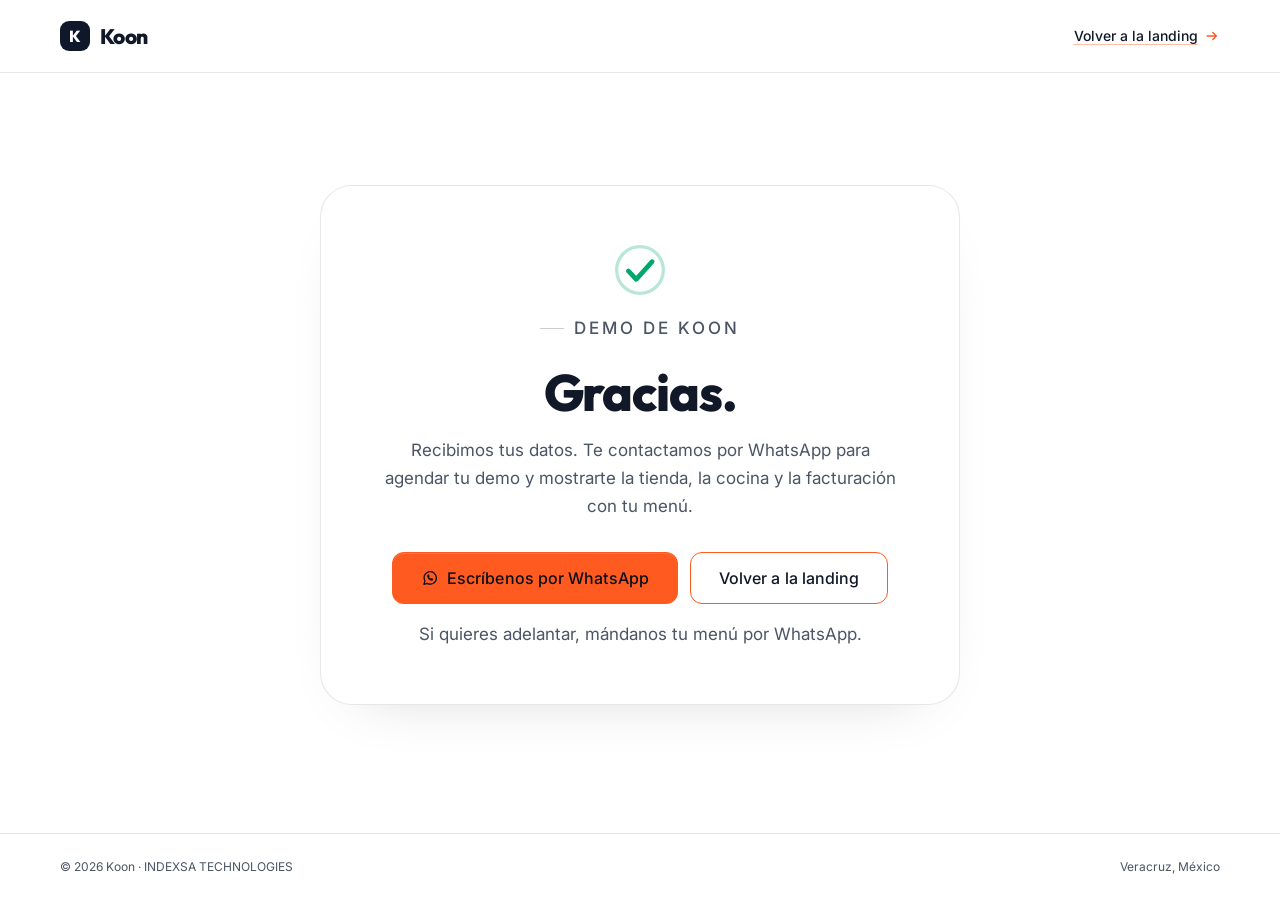
==== gracias.html @ 495dec38 "Fase 4: impacto visual, bloques de color y microinteracciones" ====
<!DOCTYPE html>
<html lang="es-MX">
<head>
  <meta charset="utf-8">
  <meta name="viewport" content="width=device-width, initial-scale=1">
  <title>Gracias · Koon</title>
  <meta name="description" content="Recibimos tu solicitud de demo de Koon. Te contactamos por WhatsApp.">
  <meta name="robots" content="noindex">
  <meta name="theme-color" content="#FFFFFF">
  <link rel="icon" href="data:image/svg+xml,%3Csvg xmlns='http://www.w3.org/2000/svg' viewBox='0 0 64 64'%3E%3Crect width='64' height='64' rx='14' fill='%230F172A'/%3E%3Ctext x='32' y='46' font-family='Arial,Helvetica,sans-serif' font-size='38' font-weight='700' fill='%23FFFFFF' text-anchor='middle'%3EK%3C/text%3E%3C/svg%3E">

  <link rel="preconnect" href="https://fonts.googleapis.com">
  <link rel="preconnect" href="https://fonts.gstatic.com" crossorigin>
  <link href="https://fonts.googleapis.com/css2?family=Inter:wght@400;500&family=Outfit:wght@700;800&display=swap" rel="stylesheet">
  <link rel="stylesheet" href="styles.css">
</head>
<body class="page-sub">
  <a class="skip-link" href="#contenido">Saltar al contenido</a>

  <header class="simple-header">
    <div class="wrap simple-header__inner">
      <a class="logo" href="index.html" aria-label="Koon, volver al inicio">
        <span class="logo__mark" aria-hidden="true">K</span>
        <span class="logo__name">Koon</span>
      </a>
      <a class="back-link" href="index.html">
        Volver a la landing
        <svg viewBox="0 0 20 20" fill="none" aria-hidden="true">
          <path d="M4 10h11M11 5.5 15.5 10 11 14.5" stroke="currentColor" stroke-width="1.8" stroke-linecap="round" stroke-linejoin="round"/>
        </svg>
      </a>
    </div>
  </header>

  <main id="contenido">
    <section class="thanks" aria-labelledby="thanks-title">
      <div class="wrap">
        <div class="thanks__card">
          <svg class="thanks__icon" viewBox="0 0 24 24" fill="none" aria-hidden="true">
            <circle cx="12" cy="12" r="10" stroke="currentColor" stroke-width="1.4" opacity="0.28"/>
            <path d="M7 12.4 10.4 16 17.2 8.4" stroke="currentColor" stroke-width="2" stroke-linecap="round" stroke-linejoin="round"/>
          </svg>

          <p class="eyebrow">Demo de Koon</p>
          <h1 id="thanks-title">Gracias.</h1>
          <p>Recibimos tus datos. Te contactamos por WhatsApp para agendar tu demo y mostrarte la tienda, la cocina y la facturación con tu menú.</p>

          <div class="thanks__actions">
            <a class="btn btn--primary" data-wa href="index.html#agenda-tu-demo">
              <svg class="btn__wa" viewBox="0 0 24 24" aria-hidden="true">
                <path d="M20.1 11.6a8.1 8.1 0 0 1-12 7.1L3.8 20l1.3-4.2a8.1 8.1 0 1 1 15-4.2Z" fill="none" stroke="currentColor" stroke-width="1.7" stroke-linejoin="round"/>
                <path d="M8.7 7.6c.2-.4.5-.4.8-.4h.5c.2 0 .4.1.5.4l.7 1.6c.1.2 0 .4-.1.5l-.5.6c-.1.1-.2.3 0 .5.4.7 1 1.3 1.7 1.7.2.1.4.1.5 0l.6-.5c.2-.2.4-.2.5-.1l1.6.7c.2.1.4.3.4.5v.5c0 .4-.2.8-.4 1-.4.4-1 .7-1.7.6-1.3-.1-2.7-.8-3.8-1.9-1.1-1.1-1.8-2.5-1.9-3.8 0-.6.2-1.2.6-1.6Z" fill="currentColor"/>
              </svg>
              <span>Escríbenos por WhatsApp</span>
            </a>
            <a class="btn btn--outline" href="index.html">Volver a la landing</a>
          </div>

          <p class="thanks__note">Si quieres adelantar, mándanos tu menú por WhatsApp.</p>
        </div>
      </div>
    </section>
  </main>

  <footer class="subfooter">
    <div class="wrap subfooter__inner">
      <p>© <span data-year>2026</span> Koon · INDEXSA TECHNOLOGIES</p>
      <p>Veracruz, México</p>
    </div>
  </footer>

  <script src="script.js" defer></script>
</body>
</html>
---- styles.css ----
/* ==========================================================================
   KOON · Landing B2B
   --------------------------------------------------------------------------
   01. Tokens
   02. Reset
   03. Base tipográfica
   04. Utilidades y accesibilidad
   05. Botones
   06. Barra fija
   07. Hero
   08. Dispositivos (celular + pantalla de cocina)
   09. Sellos
   10. Responsive
   ========================================================================== */


/* ==========================================================================
   01. TOKENS
   ========================================================================== */
:root {
  /* Color */
  --blanco-puro: #FFFFFF;
  --gris-fondo-suave: #F8F9FA;
  --negro-texto: #111827;
  --gris-texto: #4B5563;
  --naranja-acento: #FF5A1F;
  --naranja-hover: #E04812;
  --verde-acento: #00A86B;
  --azul-profundo: #0F172A;

  /* Derivados */
  --naranja-soft: rgba(255, 90, 31, 0.08);
  --naranja-pastel: #FFF0E8;
  --verde-pastel: #E6F7EF;
  --azul-pastel: #EAF1FB;
  --amarillo-pastel: #FFF7DF;
  --naranja-halo: #FFE7DB;
  --verde-halo: #DFF4E9;
  --azul-medio: #16243C;
  --gris-panel: #1B2433;
  --crema-precio: #FFF7F2;
  --tinta-cta: #0B0F19;
  --blanco: #FFFFFF;

  /* Líneas y superficies */
  --hairline: rgba(17, 24, 39, 0.10);
  --hairline-fuerte: rgba(17, 24, 39, 0.22);
  --linea-oscura: rgba(255, 255, 255, 0.14);
  --superficie-pantalla: #FFFFFF;
  --captura-fondo: rgba(248, 249, 250, 0.60);
  --captura-borde: rgba(17, 24, 39, 0.18);
  --superficie-oscura: #111B2E;
  --header-bg: rgba(255, 255, 255, 0.92);
  --header-bg-scrolled: rgba(255, 255, 255, 0.98);

  /* Dispositivos (marcos dibujados en CSS) */
  --bezel: #0B1220;
  --bezel-alto: #111B2E;
  --pantalla-calida: #F8F9FA;
  --boton-telefono: #1F2937;
  --punto-trama: rgba(17, 24, 39, 0.14);

  /* Tipografía */
  --font-display: 'Outfit', 'Segoe UI', system-ui, sans-serif;
  --font-texto: 'Inter', 'Segoe UI', system-ui, -apple-system, sans-serif;
  --fs-base: 1rem;
  --fs-eyebrow: 0.6875rem;
  --fs-nota: 0.8125rem;
  --lh-base: 1.6;

  /* Medidas */
  --wrap: 72.5rem;            /* 1160px */
  --gutter: 1.5rem;           /* 24px */
  --header-h: 4rem;           /* 64px */
  --radio-sm: 0.375rem;
  --radio: 0.75rem;
  --radio-lg: 1rem;
  --radio-card: 1.25rem;
  --radio-full: 999px;
  --btn-h: 3.25rem;           /* 52px */
  --space-seccion: clamp(3rem, 7vw, 5.5rem);
  --section-y: clamp(4rem, 8vw, 7.5rem);

  /* Efectos */
  --ease: cubic-bezier(0.22, 0.61, 0.36, 1);
  --transicion: 180ms var(--ease);
  --sombra-suave: 0 30px 60px -32px rgba(0, 0, 0, 0.25);
  --sombra-telefono: 0 30px 50px -22px rgba(0, 0, 0, 0.30);
  --sombra-card: 0 24px 60px -44px rgba(0, 0, 0, 0.25);

  /* Capas */
  --z-header: 50;
  --z-wa: 40;
  --z-skip: 100;
}


/* ==========================================================================
   02. RESET
   ========================================================================== */
*,
*::before,
*::after {
  box-sizing: border-box;
}

* {
  margin: 0;
}

html {
  scroll-behavior: smooth;
  scroll-padding-top: calc(var(--header-h) + 1.5rem);
  -webkit-text-size-adjust: 100%;
}

body {
  min-height: 100vh;
  background-color: var(--blanco-puro);
  color: var(--negro-texto);
  font-family: var(--font-texto);
  font-size: var(--fs-base);
  line-height: var(--lh-base);
  -webkit-font-smoothing: antialiased;
  -moz-osx-font-smoothing: grayscale;
  text-rendering: optimizeLegibility;
}

img,
svg,
video {
  display: block;
  max-width: 100%;
}

ul,
ol {
  padding: 0;
  list-style: none;
}

a {
  color: inherit;
  text-decoration: none;
}

button,
input,
textarea,
select {
  font: inherit;
  color: inherit;
}

button {
  cursor: pointer;
  border: 0;
  background: none;
}

::selection {
  background-color: var(--naranja-acento);
  color: var(--tinta-cta);
}


/* ==========================================================================
   03. BASE TIPOGRÁFICA
   ========================================================================== */
h1,
h2,
h3 {
  font-family: var(--font-display);
  font-weight: 800;
  line-height: 1.05;
  letter-spacing: -0.025em;
  color: var(--negro-texto);
  text-wrap: balance;
}

p {
  text-wrap: pretty;
}


/* ==========================================================================
   04. UTILIDADES Y ACCESIBILIDAD
   ========================================================================== */
.wrap {
  width: min(100% - (var(--gutter) * 2), var(--wrap));
  margin-inline: auto;
}

/* Foco visible AA: contorno terracota de 2px */
:where(a, button, input, textarea, select, summary):focus-visible {
  outline: 2px solid var(--naranja-acento);
  outline-offset: 3px;
}

.skip-link {
  position: fixed;
  top: 0.75rem;
  left: 0.75rem;
  z-index: var(--z-skip);
  padding: 0.75rem 1.125rem;
  border-radius: var(--radio-sm);
  background-color: var(--azul-profundo);
  color: var(--blanco-puro);
  font-size: 0.9375rem;
  font-weight: 500;
  transform: translateY(-160%);
  transition: transform var(--transicion);
}

.skip-link:focus-visible {
  transform: translateY(0);
}


/* ==========================================================================
   05. BOTONES
   ========================================================================== */
.btn {
  display: inline-flex;
  align-items: center;
  justify-content: center;
  gap: 0.5rem;
  min-height: var(--btn-h);
  padding: 0 1.5rem;
  border: 1.5px solid transparent;
  border-radius: var(--radio);
  font-family: var(--font-texto);
  font-size: 1rem;
  font-weight: 500;
  line-height: 1;
  letter-spacing: 0.005em;
  white-space: nowrap;
  -webkit-tap-highlight-color: transparent;
  transition:
    background-color var(--transicion),
    border-color var(--transicion),
    color var(--transicion),
    transform var(--transicion),
    box-shadow var(--transicion);
}

.btn__arrow {
  width: 1.125rem;
  height: 1.125rem;
  flex: none;
  transition: transform var(--transicion);
}

/* CTA principal */
.btn--primary {
  background-color: var(--naranja-acento);
  color: var(--tinta-cta);
  box-shadow: 0 1px 0 rgba(255, 255, 255, 0.14) inset;
}

.btn--primary:hover {
  background-color: var(--naranja-hover);
  transform: translateY(-1px);
  box-shadow: 0 4px 14px rgba(255, 90, 31, 0.3);
}

.btn--primary:hover .btn__arrow {
  transform: translateX(3px);
}

.btn--primary:active {
  transform: translateY(0);
}

/* CTA secundario: contorno naranja, texto negro para contraste AA */
.btn--outline {
  border-color: var(--naranja-acento);
  background-color: transparent;
  color: var(--negro-texto);
}

.btn--outline:hover {
  border-color: var(--naranja-hover);
  background-color: var(--naranja-soft);
  color: var(--negro-texto);
}

/* Variante de la barra fija */
.btn--header {
  min-height: 2.875rem;
  padding: 0 1.125rem;
  border-radius: 0.625rem;
  font-size: 0.9375rem;
}


/* ==========================================================================
   06. BARRA FIJA
   ========================================================================== */
.site-header {
  position: sticky;
  top: 0;
  z-index: var(--z-header);
  background-color: var(--header-bg);
  border-bottom: 1px solid transparent;
  -webkit-backdrop-filter: blur(14px) saturate(140%);
  backdrop-filter: blur(14px) saturate(140%);
  transition:
    border-color 220ms var(--ease),
    background-color 220ms var(--ease),
    box-shadow 220ms var(--ease);
}

.site-header.is-scrolled {
  background-color: var(--header-bg-scrolled);
  border-bottom-color: var(--hairline);
  box-shadow: 0 12px 30px -24px rgba(17, 24, 39, 0.45);
}

.site-header__inner {
  display: grid;
  grid-template-columns: 1fr auto;
  align-items: center;
  gap: 1rem;
  height: var(--header-h);
}

/* Logo */
.logo {
  display: inline-flex;
  align-items: center;
  justify-self: start;
  gap: 0.625rem;
  min-height: 2.75rem;
  border-radius: var(--radio-sm);
}

.logo__mark {
  display: grid;
  place-items: center;
  width: 1.875rem;
  height: 1.875rem;
  border-radius: 0.5625rem;
  background-color: var(--azul-profundo);
  color: var(--blanco-puro);
  font-family: var(--font-display);
  font-size: 1rem;
  font-weight: 800;
  line-height: 1;
  letter-spacing: -0.02em;
}

.logo__name {
  font-family: var(--font-display);
  font-size: 1.3125rem;
  font-weight: 800;
  line-height: 1;
  letter-spacing: -0.03em;
  color: var(--negro-texto);
}

.logo__sep {
  display: none;
  width: 1px;
  height: 1rem;
  margin-inline: 0.125rem;
  background-color: var(--hairline-fuerte);
}

.logo__maker {
  display: none;
  font-size: 0.625rem;
  font-weight: 500;
  line-height: 1;
  letter-spacing: 0.18em;
  color: var(--gris-texto);
}

/* Navegación central */
.nav {
  display: none;
}

.nav__list {
  display: flex;
  align-items: center;
  gap: clamp(0.25rem, 1.5vw, 0.875rem);
}

.nav__link {
  position: relative;
  display: inline-block;
  padding: 0.625rem 0.375rem;
  font-size: 0.9375rem;
  font-weight: 500;
  line-height: 1.4;
  color: var(--negro-texto);
  border-radius: var(--radio-sm);
}

.nav__link::after {
  content: "";
  position: absolute;
  right: 0.375rem;
  bottom: 0.375rem;
  left: 0.375rem;
  height: 1.5px;
  background-color: var(--naranja-acento);
  transform: scaleX(0);
  transform-origin: left center;
  transition: transform var(--transicion);
}

.nav__link:hover::after,
.nav__link:focus-visible::after {
  transform: scaleX(1);
}

.site-header .btn--header {
  justify-self: end;
}


/* ==========================================================================
   07. HERO
   ========================================================================== */
.hero {
  position: relative;
  padding-top: clamp(2.25rem, 6vw, 4.75rem);
  background-color: var(--blanco-puro);
  overflow-x: clip;
}

.hero__grid {
  display: grid;
  grid-template-columns: minmax(0, 1fr);
  gap: clamp(2.5rem, 7vw, 4rem);
  align-items: center;
}

.hero__copy {
  max-width: 40rem;
}

.eyebrow {
  display: flex;
  align-items: center;
  gap: 0.625rem;
  margin-bottom: clamp(1rem, 2.4vw, 1.5rem);
  font-size: var(--fs-eyebrow);
  font-weight: 500;
  line-height: 1.4;
  letter-spacing: 0.18em;
  text-transform: uppercase;
  color: var(--gris-texto);
}

.eyebrow::before {
  content: "";
  width: 1.5rem;
  height: 1px;
  flex: none;
  background-color: var(--hairline-fuerte);
}

.hero__title {
  font-size: clamp(2.35rem, 1.55rem + 2.4vw, 3.5rem);
  line-height: 1.04;
  letter-spacing: -0.03em;
  color: var(--negro-texto);
}

.hero__sub {
  max-width: 34rem;
  margin-top: clamp(1rem, 2.2vw, 1.5rem);
  font-size: 1.0625rem;
  line-height: 1.62;
  color: var(--gris-texto);
}

.hero__actions {
  display: flex;
  flex-direction: column;
  gap: 0.75rem;
  margin-top: clamp(1.75rem, 4vw, 2.5rem);
}

.hero__actions .btn {
  width: 100%;
}

.hero__note {
  margin-top: 1rem;
  font-size: var(--fs-nota);
  line-height: 1.5;
  color: var(--gris-texto);
}

/* Composición visual */
.hero__visual {
  position: relative;
  width: 100%;
  max-width: 36rem;
  margin: 0;
  justify-self: center;
}

/* Trama de puntos muy tenue, solo como fondo de la composición */
.hero__visual::before {
  content: "";
  position: absolute;
  inset: -4% -6% 4%;
  z-index: 0;
  background-image: radial-gradient(var(--punto-trama) 1px, transparent 1px);
  background-size: 1.125rem 1.125rem;
  opacity: 0.5;
  pointer-events: none;
  -webkit-mask-image: radial-gradient(ellipse at 55% 45%, #000 0%, transparent 70%);
  mask-image: radial-gradient(ellipse at 55% 45%, #000 0%, transparent 70%);
}

.devices {
  position: relative;
  z-index: 1;
  display: flex;
  flex-direction: column;
  width: 100%;
  max-width: 35rem;
  margin-inline: auto;
}

.devices__legend {
  position: relative;
  z-index: 3;
  display: flex;
  align-items: center;
  justify-content: center;
  gap: 0.5rem;
  margin-top: 1.5rem;
  font-size: var(--fs-nota);
  line-height: 1.45;
  color: var(--gris-texto);
  text-align: left;
}

.devices__check {
  width: 1.125rem;
  height: 1.125rem;
  flex: none;
  color: var(--verde-acento);
}


/* ==========================================================================
   08. DISPOSITIVOS
   ========================================================================== */
.device {
  position: relative;
}

/* --- Pantalla de cocina ------------------------------------------------ */
.device--kds {
  width: 100%;
  z-index: 1;
}

.monitor {
  padding: 0.5rem;
  border: 1px solid rgba(255, 255, 255, 0.08);
  border-radius: 0.875rem;
  background-color: var(--bezel);
  aspect-ratio: 16 / 10.2;
  box-shadow: var(--sombra-suave);
}

.monitor__screen {
  display: flex;
  flex-direction: column;
  height: 100%;
  overflow: hidden;
  border-radius: 0.5rem;
  background-color: var(--superficie-pantalla);
}

.monitor__chrome {
  display: grid;
  grid-template-columns: 1fr auto 1fr;
  align-items: center;
  gap: 0.5rem;
  flex: none;
  padding: 0.5rem 0.625rem;
  background-color: var(--bezel-alto);
  color: rgba(255, 255, 255, 0.72);
}

.monitor__dots {
  display: flex;
  align-items: center;
  gap: 0.25rem;
}

.monitor__dots i {
  width: 0.3125rem;
  height: 0.3125rem;
  border-radius: var(--radio-full);
  background-color: rgba(255, 255, 255, 0.26);
}

.monitor__title {
  font-size: 0.5625rem;
  font-weight: 500;
  line-height: 1;
  letter-spacing: 0.16em;
  text-transform: uppercase;
  color: rgba(255, 255, 255, 0.9);
  white-space: nowrap;
}

.monitor__tag {
  justify-self: end;
  padding: 0.1875rem 0.375rem;
  border: 1px solid rgba(255, 255, 255, 0.18);
  border-radius: 0.25rem;
  font-size: 0.5rem;
  font-weight: 500;
  line-height: 1.2;
  letter-spacing: 0.1em;
  text-transform: uppercase;
  color: rgba(255, 255, 255, 0.6);
  white-space: nowrap;
}

.monitor__body {
  display: flex;
  flex: 1;
  min-height: 0;
  padding: 0.75rem;
  background-color: var(--pantalla-calida);
}

.monitor__stand {
  display: flex;
  flex-direction: column;
  align-items: center;
}

.monitor__neck {
  width: 3.25rem;
  height: 1.125rem;
  background-color: var(--bezel);
  clip-path: polygon(18% 0, 82% 0, 100% 100%, 0 100%);
}

.monitor__base {
  width: 34%;
  max-width: 12rem;
  height: 0.4375rem;
  border-radius: var(--radio-full);
  background-color: var(--bezel);
  box-shadow: 0 8px 18px -10px rgba(17, 24, 39, 0.55);
}

/* --- Celular ----------------------------------------------------------- */
.device--phone {
  z-index: 2;
  width: 47%;
  max-width: 11.5rem;
  margin: -4rem 3% 0 auto;
}

.phone {
  position: relative;
  padding: 0.375rem;
  border: 1px solid rgba(255, 255, 255, 0.07);
  border-radius: 1.875rem;
  background-color: var(--negro-texto);
  aspect-ratio: 9 / 19;
  box-shadow:
    var(--sombra-telefono),
    0 0 0 1px rgba(17, 24, 39, 0.55) inset;
}

/* Botones laterales del teléfono */
.phone::before,
.phone::after {
  content: "";
  position: absolute;
  width: 2px;
  border-radius: 2px;
  background-color: var(--boton-telefono);
}

.phone::before {
  top: 24%;
  right: -2px;
  height: 2.25rem;
}

.phone::after {
  top: 20%;
  left: -2px;
  height: 1.375rem;
}

.phone__notch {
  position: absolute;
  top: 0.625rem;
  left: 50%;
  z-index: 2;
  width: 38%;
  height: 0.5rem;
  border-radius: var(--radio-full);
  background-color: var(--negro-texto);
  transform: translateX(-50%);
}

.phone__screen {
  display: flex;
  flex-direction: column;
  height: 100%;
  overflow: hidden;
  border-radius: 1.5rem;
  background-color: var(--superficie-pantalla);
}

.phone__bar {
  display: flex;
  align-items: baseline;
  justify-content: space-between;
  gap: 0.375rem;
  flex: none;
  padding: 1.5rem 0.625rem 0.5rem;
  border-bottom: 1px solid rgba(17, 24, 39, 0.07);
}

.phone__brand {
  font-family: var(--font-display);
  font-size: 0.5625rem;
  font-weight: 800;
  line-height: 1;
  letter-spacing: -0.02em;
  color: var(--negro-texto);
}

.phone__context {
  font-size: 0.4375rem;
  font-weight: 500;
  line-height: 1.2;
  letter-spacing: 0.02em;
  color: var(--gris-texto);
  white-space: nowrap;
}

.phone__body {
  display: flex;
  flex: 1;
  min-height: 0;
  padding: 0.5rem;
}

/* --- Placeholders de captura ------------------------------------------ */
.capture {
  display: flex;
  flex: 1;
  flex-direction: column;
  align-items: center;
  justify-content: center;
  gap: 0.4375rem;
  width: 100%;
  min-height: 0;
  padding: 0.75rem 0.5rem;
  border: 1px dashed var(--captura-borde);
  border-radius: var(--radio-sm);
  background-color: var(--captura-fondo);
  text-align: center;
  color: var(--gris-texto);
}

.capture__icon {
  width: 1.5rem;
  height: 1.5rem;
  flex: none;
  color: rgba(17, 24, 39, 0.32);
}

.capture__label {
  font-size: 0.5625rem;
  font-weight: 500;
  line-height: 1.35;
  letter-spacing: 0.12em;
  color: rgba(17, 24, 39, 0.68);
}

.capture__note {
  font-size: 0.5rem;
  line-height: 1.3;
  letter-spacing: 0.01em;
  color: rgba(75, 85, 99, 0.85);
}

.capture--kds .capture__icon {
  width: 1.75rem;
  height: 1.75rem;
}

.capture--kds .capture__label {
  font-size: 0.5625rem;
}

.capture--kds .capture__note {
  font-size: 0.5rem;
}


/* ==========================================================================
   09. SELLOS
   ========================================================================== */
.seals {
  margin-top: var(--space-seccion);
  border-top: 1px solid var(--hairline);
  background-color: var(--blanco-puro);
}

.seals .wrap {
  padding-block: 0.5rem;
}

.seals__list {
  display: grid;
  grid-template-columns: minmax(0, 1fr);
}

.seal {
  display: grid;
  grid-template-columns: auto minmax(0, 1fr);
  align-items: start;
  gap: 0.875rem;
  padding-block: 1.125rem;
  border-top: 1px solid rgba(17, 24, 39, 0.09);
}

.seal:first-child {
  border-top: 0;
}

.seal__icon {
  display: block;
  margin-top: 0.125rem;
  color: var(--verde-acento);
}

.seal__icon svg {
  width: 1.5rem;
  height: 1.5rem;
}

.seal__text {
  display: flex;
  flex-direction: column;
  gap: 0.1875rem;
}

.seal__title {
  font-size: 0.9375rem;
  font-weight: 500;
  line-height: 1.35;
  letter-spacing: -0.005em;
  color: var(--negro-texto);
}

.seal__note {
  font-size: var(--fs-nota);
  line-height: 1.4;
  color: var(--gris-texto);
}


/* ==========================================================================
   10. RESPONSIVE
   ========================================================================== */

/* --- Animación de entrada (suave) ------------------------------------- */
@keyframes rise {
  from {
    opacity: 0;
    transform: translateY(0.75rem);
  }
  to {
    opacity: 1;
    transform: translateY(0);
  }
}

.hero__copy > * {
  animation: rise 620ms var(--ease) both;
}

.eyebrow       { animation-delay: 60ms; }
.hero__title   { animation-delay: 120ms; }
.hero__sub     { animation-delay: 190ms; }
.hero__actions { animation-delay: 260ms; }
.hero__note    { animation-delay: 320ms; }

.hero__visual {
  animation: rise 700ms var(--ease) 220ms both;
}

/* --- 768px: tablet ---------------------------------------------------- */
@media (min-width: 768px) {
  :root {
    --gutter: 2rem;
    --header-h: 4.25rem;
    --fs-base: 1.0625rem;
    --fs-nota: 0.875rem;
  }

  body {
    font-size: var(--fs-base);
  }

  .hero {
    padding-top: 3.5rem;
  }

  .hero__copy {
    max-width: 42rem;
    margin-inline: auto;
    text-align: center;
  }

  .hero__copy .eyebrow,
  .hero__actions {
    justify-content: center;
  }

  .hero__sub {
    margin-inline: auto;
  }

  .hero__actions {
    flex-direction: row;
    flex-wrap: wrap;
  }

  .hero__actions .btn {
    width: auto;
  }

  .hero__visual {
    max-width: 37.5rem;
    margin-inline: auto;
  }

  .hero__title {
    font-size: clamp(2.6rem, 1.4rem + 2.6vw, 3.35rem);
  }

  .devices {
    max-width: 33rem;
  }

  .device--phone {
    position: absolute;
    bottom: -0.25rem;
    left: 0;
    width: 32%;
    max-width: 11.25rem;
    margin: 0;
  }

  .devices__legend {
    font-size: 0.9375rem;
  }

  .monitor {
    padding: 0.625rem;
    border-radius: 1rem;
  }

  .monitor__chrome {
    padding: 0.625rem 0.75rem;
  }

  .monitor__body {
    padding: 0.875rem;
  }

  .monitor__tag {
    font-size: 0.5625rem;
  }

  .capture--kds .capture__label {
    font-size: 0.6875rem;
    letter-spacing: 0.14em;
  }

  .capture--kds .capture__note {
    font-size: 0.5625rem;
  }

  .capture--kds .capture__icon {
    width: 2rem;
    height: 2rem;
  }

  .seals .wrap {
    padding-block: 0.75rem;
  }

  .seals__list {
    grid-template-columns: repeat(3, minmax(0, 1fr));
  }

  .seal {
    align-items: center;
    padding-block: 0.875rem;
    padding-inline: 1.5rem;
    border-top: 0;
    border-left: 1px solid rgba(17, 24, 39, 0.09);
  }

  .seal:first-child {
    padding-left: 0;
    border-left: 0;
  }

  .seal:last-child {
    padding-right: 0;
  }

  .seal__title {
    font-size: 0.9375rem;
  }

  .seal__icon {
    margin-top: 0;
  }
}

/* --- 768px: barra con navegación -------------------------------------- */
@media (min-width: 768px) {
  .logo__sep,
  .logo__maker {
    display: inline-block;
  }

  .site-header__inner {
    grid-template-columns: 1fr auto 1fr;
    column-gap: 1.5rem;
  }

  .nav {
    display: block;
    justify-self: center;
  }
}

/* --- Menos de 360px: la barra no debe apretarse ------------------------ */
@media (max-width: 359px) {
  .logo {
    gap: 0.5rem;
  }

  .btn--header {
    padding-inline: 0.875rem;
    font-size: 0.875rem;
  }

  .btn--header .btn__arrow {
    display: none;
  }
}

/* --- 1200px: hero a dos columnas -------------------------------------- */
@media (min-width: 1200px) {
  :root {
    --gutter: 2.5rem;
    --header-h: 4.75rem;
    --fs-base: 1.125rem;
  }

  .hero {
    padding-top: 4.5rem;
  }

  .hero__grid {
    grid-template-columns: minmax(0, 1.03fr) minmax(0, 0.97fr);
    gap: clamp(2rem, 4vw, 3.5rem);
  }

  .hero__copy {
    max-width: 36rem;
    margin-inline: 0;
    text-align: left;
  }

  .hero__copy .eyebrow {
    justify-content: flex-start;
  }

  .hero__actions {
    justify-content: flex-start;
  }

  .hero__note {
    font-size: 0.875rem;
  }

  .hero__visual {
    max-width: 100%;
    margin-inline: 0;
    justify-self: end;
  }

  .devices {
    max-width: 100%;
  }

  .hero__title {
    font-size: clamp(3rem, 1.4rem + 2.4vw, 3.6rem);
  }

  .hero__sub {
    font-size: 1.125rem;
  }

  .btn {
    min-height: 3.25rem;
    padding-inline: 1.75rem;
  }

  .btn--header {
    min-height: 2.875rem;
    padding-inline: 1.125rem;
  }

  .monitor {
    padding: 0.75rem;
    border-radius: 1.125rem;
  }

  .monitor__body {
    padding: 1rem;
  }

  .monitor__chrome {
    padding: 0.75rem 0.875rem;
  }

  .monitor__title {
    font-size: 0.625rem;
  }

  .monitor__tag {
    font-size: 0.5625rem;
  }

  .devices__legend {
    justify-content: flex-start;
    margin-top: 1.75rem;
    font-size: 0.875rem;
  }

  .seal {
    padding-inline: 2rem;
  }

  .seal__title {
    font-size: 1rem;
  }

  .seal__note {
    font-size: 0.875rem;
  }

  .seal__icon svg {
    width: 1.625rem;
    height: 1.625rem;
  }

  .seals .wrap {
    padding-block: 1.125rem;
  }
}

/* --- 1440px: escritorio amplio ---------------------------------------- */
@media (min-width: 1440px) {
  :root {
    --wrap: 75rem;   /* 1200px */
    --gutter: 3rem;
  }

  .hero {
    padding-top: 5rem;
  }

  .hero__grid {
    gap: 4.5rem;
  }

  .hero__title {
    font-size: 3.625rem;
  }

  .hero__sub {
    margin-top: 1.5rem;
  }

  .monitor__body {
    padding: 1.125rem;
  }

  .monitor__screen {
    border-radius: 0.625rem;
  }

  .capture--kds .capture__label {
    font-size: 0.75rem;
  }

  .capture--kds .capture__note {
    font-size: 0.625rem;
  }
}

/* --- Movimiento reducido ---------------------------------------------- */
@media (prefers-reduced-motion: reduce) {
  html {
    scroll-behavior: auto;
  }

  *,
  *::before,
  *::after {
    animation-duration: 0.001ms !important;
    animation-delay: 0ms !important;
    transition-duration: 0.001ms !important;
  }
}


/* ==========================================================================
   PARTE 2 · BLOQUES 3–13
   --------------------------------------------------------------------------
   11. Utilidades y secciones
   12. El problema
   13. Cómo funciona
   14. Funciones
   15. Facturación y ticket
   16. Comparativo
   17. Testimonio
   18. Precios
   19. Implementación
   20. Preguntas frecuentes
   21. CTA final y formulario
   22. Pie
   23. WhatsApp flotante
   24. Páginas de gracias y legales
   25. Responsive de la parte 2
   ========================================================================== */


/* ==========================================================================
   11. UTILIDADES Y SECCIONES
   ========================================================================== */
.sr-only {
  position: absolute;
  width: 1px;
  height: 1px;
  padding: 0;
  margin: -1px;
  overflow: hidden;
  clip: rect(0 0 0 0);
  white-space: nowrap;
  border: 0;
}

.sprite {
  position: absolute;
  width: 0;
  height: 0;
  overflow: hidden;
}

.field input {
  scroll-margin-top: 1rem;
}

.section {
  position: relative;
  padding-block: var(--section-y);
  background-color: var(--blanco-puro);
}

.section--gris {
  background-color: var(--gris-fondo-suave);
}

.section--dark {
  background-color: var(--azul-profundo);
  color: var(--blanco-puro);
}

.section--dark .section__title {
  color: var(--blanco-puro);
}

.section--dark .section__lead {
  color: rgba(255, 255, 255, 0.72);
}

.section__head {
  max-width: 46rem;
  margin-bottom: clamp(2.25rem, 5vw, 4rem);
}

.section__head--center {
  max-width: 44rem;
  margin-inline: auto;
  text-align: center;
}

.section__head--center .eyebrow {
  justify-content: center;
}

.section__head--center .section__lead {
  margin-inline: auto;
}

.section__head--split {
  max-width: none;
  display: grid;
  gap: 1rem;
}

.section__title {
  font-size: clamp(2.1rem, 1.2rem + 2.4vw, 3rem);
  line-height: 1.04;
  letter-spacing: -0.03em;
}

.section__lead {
  max-width: 44rem;
  margin-top: 1.25rem;
  font-size: 1.0625rem;
  line-height: 1.65;
  color: var(--gris-texto);
}

.section__lead--light {
  color: rgba(255, 255, 255, 0.72);
}

.eyebrow--light {
  color: rgba(255, 255, 255, 0.62);
}

.eyebrow--light::before {
  background-color: rgba(255, 255, 255, 0.3);
}

/* Foco visible sobre fondo oscuro */
.section--dark :where(a, button, input, textarea, select):focus-visible {
  outline-color: var(--blanco-puro);
}

/* Botones y enlaces de acción adicionales */
.btn--block {
  width: 100%;
}

.btn--ghost {
  border-color: rgba(255, 255, 255, 0.28);
  background-color: transparent;
  color: var(--blanco-puro);
}

.btn--ghost:hover {
  border-color: rgba(255, 255, 255, 0.5);
  background-color: rgba(255, 255, 255, 0.08);
  color: var(--blanco-puro);
}

.btn__wa {
  width: 1.15rem;
  height: 1.15rem;
  flex: none;
}

.link-arrow {
  display: inline-flex;
  align-items: center;
  gap: 0.45rem;
  padding-bottom: 0.15rem;
  border-bottom: 1px solid var(--naranja-acento);
  color: var(--negro-texto);
  font-size: 0.9375rem;
  font-weight: 500;
  line-height: 1.4;
  transition:
    color var(--transicion),
    border-color var(--transicion);
}

.link-arrow svg {
  width: 1rem;
  height: 1rem;
  transition: transform var(--transicion);
}

.link-arrow:hover {
  border-color: var(--naranja-hover);
  color: var(--negro-texto);
}

.link-arrow:hover svg {
  transform: translateX(2px);
}

/* Listas con check verde (solo íconos) */
.check-list {
  display: grid;
  gap: 0.65rem;
  margin-top: 1.5rem;
}

.check-list li {
  display: grid;
  grid-template-columns: 1.15rem minmax(0, 1fr);
  align-items: start;
  gap: 0.7rem;
  color: var(--negro-texto);
  font-size: 1rem;
  line-height: 1.5;
}

.check-list__icon {
  width: 1.15rem;
  height: 1.15rem;
  margin-top: 0.16rem;
  flex: none;
  color: var(--verde-acento);
}

.check-list--lg li {
  font-size: 1.0625rem;
  line-height: 1.55;
  padding-block: 0.2rem;
}

.check-list--lg .check-list__icon {
  width: 1.25rem;
  height: 1.25rem;
}

.check-list--light li {
  color: rgba(255, 255, 255, 0.86);
}

.check-list--light .check-list__icon {
  color: var(--verde-acento);
}


/* ==========================================================================
   12. EL PROBLEMA
   ========================================================================== */
.pain-grid {
  display: grid;
  gap: 1rem;
}

.pain-card {
  padding: 1.5rem;
  border: 1px solid var(--hairline);
  border-radius: var(--radio-card);
  background-color: var(--blanco-puro);
}

.pain-card__icon {
  display: grid;
  place-items: center;
  width: 3rem;
  height: 3rem;
  margin-bottom: 1.25rem;
  border-radius: 0.875rem;
  background-color: var(--gris-fondo-suave);
  color: var(--negro-texto);
}

.pain-card__icon svg {
  width: 1.625rem;
  height: 1.625rem;
}

.pain-card h3 {
  font-family: var(--font-display);
  font-size: 1.125rem;
  font-weight: 700;
  line-height: 1.3;
  letter-spacing: -0.015em;
}

.pain-card p {
  margin-top: 0.55rem;
  color: var(--gris-texto);
  font-size: 0.9375rem;
  line-height: 1.6;
}


/* ==========================================================================
   13. CÓMO FUNCIONA
   ========================================================================== */
.flow {
  position: relative;
  display: grid;
  gap: 0;
  margin-top: 0.5rem;
}

/* Línea vertical del timeline en móvil */
.flow::before {
  content: "";
  position: absolute;
  top: 2rem;
  bottom: 2rem;
  left: 1.5rem;
  border-left: 1px dashed var(--hairline-fuerte);
}

.flow-step {
  position: relative;
  display: grid;
  grid-template-columns: 3rem minmax(0, 1fr);
  grid-template-rows: auto auto auto;
  column-gap: 1rem;
  padding-block: 1.125rem;
}

.flow-step__kicker {
  grid-column: 2;
  grid-row: 1;
  color: var(--gris-texto);
  font-size: 0.625rem;
  font-weight: 500;
  line-height: 1.4;
  letter-spacing: 0.16em;
  text-transform: uppercase;
}

.flow-step__icon {
  display: grid;
  place-items: center;
  grid-column: 1;
  grid-row: 1 / span 3;
  align-self: start;
  width: 3rem;
  height: 3rem;
  border: 1px solid var(--hairline);
  border-radius: 0.875rem;
  background-color: var(--blanco-puro);
  color: var(--negro-texto);
  z-index: 1;
}

.flow-step__icon svg {
  width: 1.5rem;
  height: 1.5rem;
}

.flow-step h3 {
  grid-column: 2;
  grid-row: 2;
  margin-top: 0.3rem;
  font-family: var(--font-display);
  font-size: 1.125rem;
  font-weight: 700;
  line-height: 1.25;
  letter-spacing: -0.015em;
}

.flow-step p {
  grid-column: 2;
  grid-row: 3;
  max-width: 24rem;
  margin-top: 0.35rem;
  color: var(--gris-texto);
  font-size: 0.9375rem;
  line-height: 1.55;
}


/* ==========================================================================
   14. FUNCIONES
   ========================================================================== */
.features {
  display: grid;
  gap: clamp(3rem, 6vw, 5.5rem);
}

.feature {
  display: grid;
  gap: 2rem;
  align-items: center;
}

.feature__index {
  margin-bottom: 0.75rem;
  color: var(--gris-texto);
  font-size: 0.6875rem;
  font-weight: 500;
  line-height: 1.4;
  letter-spacing: 0.16em;
  text-transform: uppercase;
}

.feature__title {
  font-size: clamp(1.6rem, 1.2rem + 1.2vw, 2.15rem);
  font-weight: 700;
  line-height: 1.1;
  letter-spacing: -0.025em;
}

.feature__translation {
  margin-top: 1.75rem;
  padding-left: 1.1rem;
  border-left: 2px solid var(--hairline-fuerte);
}

.feature__translation-label {
  display: block;
  margin-bottom: 0.35rem;
  color: var(--gris-texto);
  font-size: 0.625rem;
  font-weight: 500;
  line-height: 1.4;
  letter-spacing: 0.14em;
  text-transform: uppercase;
}

.feature__translation p {
  color: var(--negro-texto);
  font-size: 1rem;
  line-height: 1.6;
}

/* Marco de captura */
.shot {
  overflow: hidden;
  border: 1px solid var(--hairline);
  border-radius: var(--radio-card);
  background-color: var(--blanco-puro);
  box-shadow: var(--sombra-card);
}

.shot__bar {
  display: flex;
  align-items: center;
  gap: 0.5rem;
  min-height: 2.5rem;
  padding: 0.5rem 1rem;
  border-bottom: 1px solid var(--hairline);
  background-color: var(--gris-fondo-suave);
}

.shot__dots {
  display: flex;
  gap: 0.25rem;
  flex: none;
}

.shot__dots i {
  width: 0.375rem;
  height: 0.375rem;
  border-radius: var(--radio-full);
  background-color: rgba(17, 24, 39, 0.2);
}

.shot__name {
  overflow: hidden;
  color: var(--gris-texto);
  font-size: 0.625rem;
  font-weight: 500;
  line-height: 1.3;
  letter-spacing: 0.12em;
  text-transform: uppercase;
  white-space: nowrap;
  text-overflow: ellipsis;
}

.shot__body {
  padding: 0.75rem;
}

.capture--feature {
  width: 100%;
  aspect-ratio: 16 / 10;
  border-radius: 0.75rem;
}

.capture--feature .capture__icon {
  width: 2rem;
  height: 2rem;
}

.capture--feature .capture__label {
  font-size: 0.6875rem;
}

.capture--feature .capture__note {
  font-size: 0.5625rem;
}


/* ==========================================================================
   15. FACTURACIÓN Y TICKET
   ========================================================================== */
.invoice__grid {
  display: grid;
  gap: clamp(2.75rem, 6vw, 4.5rem);
  align-items: center;
}

.invoice__title {
  font-size: clamp(2.4rem, 1.5rem + 3vw, 4rem);
  line-height: 1.02;
  letter-spacing: -0.035em;
}

.invoice__lead {
  max-width: 34rem;
  margin-top: 1.5rem;
  color: var(--gris-texto);
  font-size: 1.0625rem;
  line-height: 1.65;
}

.invoice__checks {
  margin-top: 2rem;
}

.invoice__visual {
  display: flex;
  justify-content: center;
}

/* Ticket físico dibujado en CSS */
.ticket {
  position: relative;
  width: min(100%, 23rem);
  padding: 1.5rem 1.5rem 1.25rem;
  border: 1px solid var(--hairline);
  border-radius: 1.5rem;
  background-color: var(--blanco-puro);
  box-shadow: 0 20px 40px rgba(0, 0, 0, 0.1);
}

.ticket__head {
  display: flex;
  align-items: baseline;
  justify-content: space-between;
  gap: 1rem;
}

.ticket__brand {
  color: var(--negro-texto);
  font-family: var(--font-display);
  font-size: 1.375rem;
  font-weight: 800;
  line-height: 1;
  letter-spacing: -0.03em;
}

.ticket__kind {
  color: var(--gris-texto);
  font-size: 0.5625rem;
  font-weight: 500;
  line-height: 1.3;
  letter-spacing: 0.14em;
  text-transform: uppercase;
}

.ticket__body {
  margin-top: 1.25rem;
  text-align: center;
}

.ticket__kicker {
  color: var(--gris-texto);
  font-size: 0.625rem;
  font-weight: 500;
  line-height: 1.4;
  letter-spacing: 0.16em;
  text-transform: uppercase;
}

.ticket__qr {
  width: min(100%, 13.5rem);
  margin: 0.875rem auto 0.75rem;
  padding: 0.75rem;
  border: 1px solid var(--hairline);
  border-radius: 0.75rem;
  background-color: var(--blanco-puro);
}

.qr {
  display: grid;
  grid-template-columns: repeat(25, 1fr);
  gap: 0;
  width: 100%;
  aspect-ratio: 1;
}

.qr span {
  display: block;
  background-color: transparent;
}

.qr span.is-on {
  background-color: var(--negro-texto);
}

.ticket__hint {
  color: var(--gris-texto);
  font-size: 0.6875rem;
  line-height: 1.4;
}

.ticket__cfdi {
  display: inline-flex;
  align-items: center;
  gap: 0.35rem;
  margin-top: 0.75rem;
  padding: 0.35rem 0.6rem;
  border-radius: var(--radio-full);
  background-color: var(--gris-fondo-suave);
  color: var(--negro-texto);
  font-size: 0.625rem;
  font-weight: 500;
  line-height: 1.2;
  letter-spacing: 0.1em;
}

.ticket__check {
  width: 0.875rem;
  height: 0.875rem;
  color: var(--verde-acento);
}

.ticket__perf {
  position: relative;
  height: 1.5rem;
  margin: 1.25rem -1.5rem 0.25rem;
  border-top: 1px dashed var(--hairline-fuerte);
}

.ticket__perf::before,
.ticket__perf::after {
  content: "";
  position: absolute;
  top: -0.75rem;
  width: 1.5rem;
  height: 1.5rem;
  border-radius: 50%;
  background-color: var(--blanco-puro);
}

.ticket__perf::before {
  left: -0.75rem;
}

.ticket__perf::after {
  right: -0.75rem;
}

.ticket__foot {
  text-align: center;
}

.ticket__foot p {
  color: var(--negro-texto);
  font-size: 0.8125rem;
  font-weight: 500;
  line-height: 1.4;
}

.ticket__foot span {
  display: block;
  margin-top: 0.2rem;
  color: var(--gris-texto);
  font-size: 0.625rem;
  line-height: 1.4;
  letter-spacing: 0.02em;
}

.ticket__barcode {
  height: 1.25rem;
  margin-top: 1rem;
  border-radius: 2px;
  background-image: repeating-linear-gradient(
    90deg,
    var(--negro-texto) 0 2px,
    transparent 2px 5px,
    var(--negro-texto) 5px 6px,
    transparent 6px 9px,
    var(--negro-texto) 9px 12px,
    transparent 12px 15px
  );
  opacity: 0.72;
}


/* ==========================================================================
   16. COMPARATIVO
   ========================================================================== */
.compare-wrap {
  display: none;
  max-width: 62rem;
  margin-inline: auto;
  overflow: hidden;
  border: 1px solid var(--linea-oscura);
  border-radius: 1.5rem;
  background-color: rgba(255, 255, 255, 0.035);
}

.compare {
  width: 100%;
  border-collapse: collapse;
  table-layout: fixed;
}

.compare th,
.compare td {
  padding: 1rem;
  text-align: left;
  vertical-align: top;
  border-bottom: 1px solid var(--linea-oscura);
}

.compare thead th {
  color: rgba(255, 255, 255, 0.56);
  font-family: var(--font-texto);
  font-size: 0.625rem;
  font-weight: 500;
  line-height: 1.4;
  letter-spacing: 0.14em;
  text-transform: uppercase;
}

.compare thead th:nth-child(2) {
  color: var(--blanco-puro);
}

.compare thead th:nth-child(1) {
  width: 26%;
}

.compare thead th:nth-child(2),
.compare thead th:nth-child(3) {
  width: 37%;
}

.compare tbody th {
  color: rgba(255, 255, 255, 0.68);
  font-family: var(--font-texto);
  font-size: 0.9375rem;
  font-weight: 500;
  line-height: 1.45;
}

.compare tbody td {
  color: rgba(255, 255, 255, 0.62);
  font-size: 0.9375rem;
  line-height: 1.45;
}

.compare tbody td:nth-child(2) {
  background-color: rgba(255, 255, 255, 0.035);
  color: var(--blanco-puro);
}

.compare tbody tr:last-child th,
.compare tbody tr:last-child td {
  border-bottom: 0;
}

.compare__yes {
  display: inline-flex;
  align-items: flex-start;
  gap: 0.5rem;
  color: var(--blanco-puro);
}

.compare__yes svg {
  width: 1rem;
  height: 1rem;
  margin-top: 0.1rem;
  flex: none;
  color: var(--verde-acento);
}

.compare__no {
  color: rgba(255, 255, 255, 0.56);
}

/* Tarjetas de la versión móvil */
.compare-mobile {
  display: grid;
  gap: 0.75rem;
  max-width: 36rem;
  margin-inline: auto;
}

.compare-card {
  padding: 1.15rem 1.25rem;
  border: 1px solid var(--linea-oscura);
  border-radius: 1rem;
  background-color: rgba(255, 255, 255, 0.035);
}

.compare-card h3 {
  margin-bottom: 0.35rem;
  color: rgba(255, 255, 255, 0.56);
  font-family: var(--font-texto);
  font-size: 0.625rem;
  font-weight: 500;
  line-height: 1.4;
  letter-spacing: 0.14em;
  text-transform: uppercase;
}

.compare-card__row {
  display: grid;
  gap: 0.25rem;
  padding-block: 0.75rem;
  border-top: 1px solid var(--linea-oscura);
  color: var(--blanco-puro);
  font-size: 0.9375rem;
  line-height: 1.45;
}

.compare-card__row:first-of-type {
  border-top: 0;
}

.compare-card__label {
  color: rgba(255, 255, 255, 0.62);
  font-size: 0.5625rem;
  font-weight: 500;
  letter-spacing: 0.12em;
  text-transform: uppercase;
}


/* ==========================================================================
   17. TESTIMONIO
   ========================================================================== */
.testimonial {
  display: grid;
  gap: 2rem;
  max-width: 64rem;
  margin-inline: auto;
  padding: clamp(1.5rem, 4vw, 3.5rem);
  border: 1px solid var(--hairline);
  border-radius: 1.75rem;
  background-color: var(--gris-fondo-suave);
}

.testimonial__person {
  display: flex;
  flex-direction: column;
  align-items: flex-start;
  gap: 1.25rem;
}

.avatar {
  display: grid;
  place-items: center;
  width: 7rem;
  height: 7rem;
  border: 1px dashed var(--hairline-fuerte);
  border-radius: 50%;
  background-color: var(--blanco-puro);
  color: var(--gris-texto);
  font-size: 0.5rem;
  font-weight: 500;
  line-height: 1.5;
  letter-spacing: 0.12em;
  text-align: center;
}

.testimonial__caption {
  display: flex;
  flex-direction: column;
  gap: 0.15rem;
}

.testimonial__caption strong {
  color: var(--negro-texto);
  font-size: 0.9375rem;
  font-weight: 500;
}

.testimonial__caption span {
  color: var(--gris-texto);
  font-size: 0.8125rem;
}

.testimonial__stat {
  width: 100%;
  padding-top: 1.25rem;
  border-top: 1px solid var(--hairline-fuerte);
}

.testimonial__stat strong {
  display: block;
  color: var(--negro-texto);
  font-family: var(--font-display);
  font-size: 1.5rem;
  font-weight: 700;
  line-height: 1.2;
  letter-spacing: -0.02em;
}

.testimonial__stat span {
  display: block;
  margin-top: 0.2rem;
  color: var(--gris-texto);
  font-size: 0.75rem;
  line-height: 1.4;
}

.testimonial__quote {
  position: relative;
}

.testimonial__label {
  margin-bottom: 1rem;
  color: var(--gris-texto);
  font-size: 0.625rem;
  font-weight: 500;
  line-height: 1.4;
  letter-spacing: 0.16em;
  text-transform: uppercase;
}

.testimonial__mark {
  position: absolute;
  top: 2.4rem;
  left: -0.5rem;
  color: rgba(17, 24, 39, 0.07);
  font-family: var(--font-display);
  font-size: 6rem;
  font-weight: 800;
  line-height: 1;
  pointer-events: none;
  user-select: none;
}

.testimonial__text {
  position: relative;
  color: var(--negro-texto);
  font-family: var(--font-display);
  font-size: clamp(1.6rem, 1.2rem + 1.6vw, 2.4rem);
  font-weight: 700;
  line-height: 1.2;
  letter-spacing: -0.025em;
  text-wrap: balance;
}


/* ==========================================================================
   18. PRECIOS
   ========================================================================== */
.pricing-card {
  display: grid;
  gap: 2rem;
  max-width: 60rem;
  margin-inline: auto;
  padding: clamp(1.5rem, 4vw, 3rem);
  border: 1px solid var(--hairline);
  border-radius: 1.75rem;
  background-color: var(--blanco-puro);
  box-shadow: var(--sombra-card);
}

.pricing-card__kicker {
  color: var(--gris-texto);
  font-size: 0.625rem;
  font-weight: 500;
  line-height: 1.4;
  letter-spacing: 0.16em;
  text-transform: uppercase;
}

.pricing-card__title {
  margin-top: 0.55rem;
  font-family: var(--font-display);
  font-size: clamp(2rem, 1.5rem + 1.8vw, 2.75rem);
  font-weight: 700;
  line-height: 1.05;
  letter-spacing: -0.03em;
}

.pricing-card__text {
  max-width: 34rem;
  margin-top: 1rem;
  color: var(--gris-texto);
  font-size: 1rem;
  line-height: 1.65;
}

.pricing-card__panel {
  display: flex;
  flex-direction: column;
  gap: 0.75rem;
  padding-top: 2rem;
  border-top: 1px dashed var(--hairline-fuerte);
}

.pricing-card__time {
  color: var(--negro-texto);
  font-family: var(--font-display);
  font-size: 1.5rem;
  font-weight: 700;
  line-height: 1;
  letter-spacing: -0.03em;
}

.pricing-card__time span {
  font-size: 4rem;
  line-height: 0.9;
}

.pricing-card__time-note {
  margin-top: -0.15rem;
  margin-bottom: 0.5rem;
  color: var(--gris-texto);
  font-size: 0.8125rem;
  line-height: 1.4;
}

.pricing-card__small {
  color: var(--gris-texto);
  font-size: 0.75rem;
  line-height: 1.4;
  text-align: center;
}


/* ==========================================================================
   19. IMPLEMENTACIÓN
   ========================================================================== */
.impl {
  display: grid;
  gap: 0;
}

.impl__step {
  padding-block: 1.5rem;
  border-top: 1px solid var(--hairline);
}

.impl__num {
  color: rgba(17, 24, 39, 0.32);
  font-family: var(--font-display);
  font-size: 1.5rem;
  font-weight: 800;
  line-height: 1;
  letter-spacing: -0.02em;
}

.impl__step h3 {
  margin-top: 0.6rem;
  font-family: var(--font-display);
  font-size: 1.25rem;
  font-weight: 700;
  line-height: 1.25;
  letter-spacing: -0.015em;
}

.impl__step p {
  max-width: 26rem;
  margin-top: 0.45rem;
  color: var(--gris-texto);
  font-size: 0.9375rem;
  line-height: 1.6;
}

.impl__quote {
  max-width: 44rem;
  margin: clamp(2.5rem, 5vw, 4rem) auto 0;
  padding-top: clamp(1.75rem, 4vw, 2.75rem);
  border-top: 1px solid var(--hairline-fuerte);
  color: var(--negro-texto);
  font-family: var(--font-display);
  font-size: clamp(1.4rem, 1.1rem + 1.2vw, 2rem);
  font-weight: 700;
  line-height: 1.25;
  letter-spacing: -0.025em;
  text-align: center;
  text-wrap: balance;
}


/* ==========================================================================
   20. PREGUNTAS FRECUENTES
   ========================================================================== */
.faq__layout {
  display: grid;
  gap: 2.5rem;
}

.faq__intro {
  max-width: 32rem;
}

.faq__intro .section__lead {
  margin-top: 1rem;
}

.faq__intro .link-arrow {
  margin-top: 1.5rem;
}

.faq__list {
  display: flex;
  flex-direction: column;
  gap: 0.75rem;
}

.faq__item {
  border: 1px solid var(--hairline);
  border-radius: 1rem;
  background-color: var(--blanco-puro);
  transition: border-color 200ms var(--ease);
}

.faq__item.is-open {
  border-color: rgba(17, 24, 39, 0.22);
}

.faq__question {
  margin: 0;
  font-family: var(--font-texto);
  font-size: 1rem;
  font-weight: 500;
  line-height: 1.4;
  letter-spacing: 0;
}

.faq__trigger {
  display: flex;
  align-items: center;
  justify-content: space-between;
  gap: 1rem;
  width: 100%;
  padding: 1.15rem 1.25rem;
  border: 0;
  border-radius: 0.9rem;
  background: none;
  color: var(--negro-texto);
  font: inherit;
  text-align: left;
  transition: background-color 160ms var(--ease);
}

.faq__trigger:hover {
  background-color: rgba(17, 24, 39, 0.025);
}

.faq__icon {
  position: relative;
  width: 1.5rem;
  height: 1.5rem;
  flex: none;
  border: 1px solid var(--hairline-fuerte);
  border-radius: 50%;
}

.faq__icon::before,
.faq__icon::after {
  content: "";
  position: absolute;
  top: 50%;
  left: 50%;
  width: 0.75rem;
  height: 1.5px;
  background-color: var(--negro-texto);
  transform: translate(-50%, -50%);
  transition: transform 260ms var(--ease);
}

.faq__icon::after {
  transform: translate(-50%, -50%) rotate(90deg);
}

.faq__item.is-open .faq__icon::after {
  transform: translate(-50%, -50%) rotate(0deg);
}

.faq__panel {
  display: grid;
  grid-template-rows: 0fr;
  transition: grid-template-rows 300ms var(--ease);
}

.faq__panel-inner {
  overflow: hidden;
}

.faq__panel-inner p {
  max-width: 44rem;
  padding: 0 1.25rem 1.25rem;
  color: var(--gris-texto);
  font-size: 0.9375rem;
  line-height: 1.65;
}

.faq__item.is-open .faq__panel {
  grid-template-rows: 1fr;
}


/* ==========================================================================
   21. CTA FINAL Y FORMULARIO
   ========================================================================== */
.section--cta {
  padding-block: clamp(4.5rem, 8vw, 8rem);
}

.cta__grid {
  display: grid;
  gap: clamp(2.5rem, 6vw, 5rem);
}

.cta__title {
  max-width: 32rem;
  color: var(--blanco-puro);
  font-size: clamp(2.25rem, 1.4rem + 2.6vw, 3.5rem);
  line-height: 1.02;
  letter-spacing: -0.035em;
}

.cta__lead {
  max-width: 32rem;
  margin-top: 1.5rem;
  color: rgba(255, 255, 255, 0.72);
  font-size: 1.0625rem;
  line-height: 1.65;
}

.cta__checks {
  margin-top: 2rem;
}

.cta__form-wrap {
  width: 100%;
  max-width: 28rem;
  justify-self: end;
}

.demo-form {
  padding: clamp(1.5rem, 3vw, 2rem);
  border: 1px solid rgba(255, 255, 255, 0.14);
  border-radius: 1.5rem;
  background-color: rgba(255, 255, 255, 0.045);
}

.demo-form__title {
  color: var(--blanco-puro);
  font-family: var(--font-display);
  font-size: 1.5rem;
  font-weight: 700;
  line-height: 1.2;
  letter-spacing: -0.02em;
}

.demo-form__note {
  margin-top: 0.35rem;
  color: rgba(255, 255, 255, 0.6);
  font-size: 0.75rem;
  line-height: 1.4;
}

.field {
  margin-top: 1rem;
}

.field label {
  display: block;
  margin-bottom: 0.4rem;
  color: rgba(255, 255, 255, 0.88);
  font-size: 0.8125rem;
  font-weight: 500;
  line-height: 1.4;
}

.field__req {
  margin-left: 0.15rem;
  color: rgba(255, 255, 255, 0.5);
}

.field input {
  width: 100%;
  min-height: 3.25rem;
  padding: 0.8rem 1rem;
  border: 1px solid rgba(255, 255, 255, 0.18);
  border-radius: 0.75rem;
  background-color: rgba(0, 0, 0, 0.38);
  color: var(--blanco-puro);
  caret-color: var(--blanco-puro);
  font-size: 1rem;
  line-height: 1.4;
  transition:
    border-color var(--transicion),
    background-color var(--transicion);
}

.field input::placeholder {
  color: rgba(255, 255, 255, 0.55);
}

.field input:hover {
  border-color: rgba(255, 255, 255, 0.3);
}

.field input:focus {
  border-color: var(--naranja-acento);
  background-color: rgba(0, 0, 0, 0.5);
}

.field__hint {
  margin-top: 0.35rem;
  color: rgba(255, 255, 255, 0.5);
  font-size: 0.6875rem;
  line-height: 1.4;
}

.field__error {
  margin-top: 0.4rem;
  padding-left: 0.55rem;
  border-left: 2px solid var(--naranja-acento);
  color: var(--blanco-puro);
  font-size: 0.75rem;
  line-height: 1.45;
}

.field__error:empty {
  display: none;
}

.field.is-invalid input {
  border-color: var(--naranja-acento);
}

.demo-form__submit {
  margin-top: 1.25rem;
}

.demo-form .btn--ghost {
  margin-top: 0.75rem;
}

.demo-form__legal {
  margin-top: 1rem;
  color: rgba(255, 255, 255, 0.55);
  font-size: 0.6875rem;
  line-height: 1.5;
}

.demo-form__legal a {
  color: var(--blanco-puro);
  text-decoration: underline;
  text-underline-offset: 2px;
}


/* ==========================================================================
   22. PIE
   ========================================================================== */
.site-footer {
  padding-block: clamp(3rem, 6vw, 4.5rem) 1.5rem;
  border-top: 1px solid var(--hairline);
  background-color: var(--blanco-puro);
}

.footer__grid {
  display: grid;
  gap: 2.5rem;
}

.footer__brand {
  max-width: 19rem;
}

.footer__logo {
  margin-bottom: 1rem;
}

.footer__brand p {
  color: var(--gris-texto);
  font-size: 0.9375rem;
  line-height: 1.6;
}

.footer__col h3 {
  margin-bottom: 0.9rem;
  color: var(--gris-texto);
  font-family: var(--font-texto);
  font-size: 0.625rem;
  font-weight: 500;
  line-height: 1.4;
  letter-spacing: 0.16em;
  text-transform: uppercase;
}

.footer__col ul {
  display: grid;
  gap: 0.45rem;
}

.footer__col a {
  color: var(--negro-texto);
  font-size: 0.9375rem;
  line-height: 1.5;
  text-decoration: underline;
  text-decoration-color: transparent;
  text-underline-offset: 3px;
  transition:
    color var(--transicion),
    text-decoration-color var(--transicion);
}

.footer__col a:hover {
  color: var(--negro-texto);
  text-decoration-color: var(--naranja-acento);
}

.footer__indexsa {
  display: flex;
  align-items: flex-start;
  gap: 1rem;
}

.logo-placeholder {
  display: grid;
  place-items: center;
  width: 3rem;
  height: 3rem;
  flex: none;
  border: 1px dashed var(--hairline-fuerte);
  border-radius: 0.75rem;
  color: var(--gris-texto);
  font-size: 0.5rem;
  font-weight: 500;
  line-height: 1;
  letter-spacing: 0.12em;
}

.footer__indexsa p {
  color: var(--gris-texto);
  font-size: 0.8125rem;
  line-height: 1.55;
}

.footer__indexsa strong {
  color: var(--negro-texto);
  font-weight: 500;
  letter-spacing: 0.02em;
}

.footer__bottom {
  display: flex;
  flex-direction: column;
  gap: 0.35rem;
  margin-top: 3rem;
  padding-top: 1.5rem;
  border-top: 1px solid var(--hairline);
  color: var(--gris-texto);
  font-size: 0.75rem;
  line-height: 1.5;
}


/* ==========================================================================
   23. WHATSAPP FLOTANTE
   ========================================================================== */
.wa-float {
  position: fixed;
  right: 1rem;
  bottom: calc(1rem + env(safe-area-inset-bottom));
  z-index: var(--z-wa);
  display: grid;
  place-items: center;
  width: 3.5rem;
  height: 3.5rem;
  border-radius: 50%;
  background-color: var(--naranja-acento);
  color: var(--blanco-puro);
  box-shadow: 0 16px 34px -14px rgba(17, 24, 39, 0.55);
  transition:
    opacity 220ms var(--ease),
    transform 220ms var(--ease),
    visibility 220ms var(--ease),
    background-color var(--transicion);
}

.wa-float:hover {
  background-color: var(--naranja-hover);
  transform: translateY(-2px);
}

.wa-float svg {
  width: 1.5rem;
  height: 1.5rem;
}

.wa-float.is-hidden {
  visibility: hidden;
  opacity: 0;
  transform: translateY(0.5rem);
  pointer-events: none;
}

.btn:disabled {
  opacity: 0.72;
  cursor: wait;
  transform: none;
}

.thanks__card .eyebrow {
  justify-content: center;
}

.legal-page__back {
  margin-top: 2rem;
}


/* ==========================================================================
   24. PÁGINAS DE GRACIAS Y LEGALES
   ========================================================================== */
.page-sub {
  display: flex;
  flex-direction: column;
  min-height: 100vh;
}

.page-sub main {
  flex: 1;
}

.simple-header {
  border-bottom: 1px solid var(--hairline);
  background-color: var(--blanco-puro);
}

.simple-header__inner {
  display: flex;
  align-items: center;
  justify-content: space-between;
  gap: 1rem;
  min-height: 4.5rem;
}

.back-link {
  display: inline-flex;
  align-items: center;
  gap: 0.4rem;
  color: var(--negro-texto);
  font-size: 0.875rem;
  font-weight: 500;
  line-height: 1.4;
  text-decoration: underline;
  text-decoration-color: rgba(255, 90, 31, 0.4);
  text-underline-offset: 3px;
}

.back-link svg {
  width: 1rem;
  height: 1rem;
  color: var(--naranja-acento);
}

.back-link:hover {
  color: var(--negro-texto);
  text-decoration-color: var(--naranja-acento);
}

.thanks {
  padding-block: clamp(3.5rem, 9vw, 7rem);
}

.thanks__card {
  max-width: 40rem;
  margin-inline: auto;
  padding: clamp(2rem, 6vw, 3.5rem);
  border: 1px solid var(--hairline);
  border-radius: 2rem;
  background-color: var(--blanco-puro);
  box-shadow: var(--sombra-card);
  text-align: center;
}

.thanks__icon {
  width: 3.5rem;
  height: 3.5rem;
  margin-inline: auto;
  color: var(--verde-acento);
}

.thanks__card h1 {
  margin-top: 1.5rem;
  font-size: clamp(2.2rem, 4vw, 3.2rem);
  line-height: 1.05;
}

.thanks__card p {
  margin-top: 1rem;
  color: var(--gris-texto);
  font-size: 1.0625rem;
  line-height: 1.65;
}

.thanks__actions {
  display: flex;
  flex-direction: column;
  gap: 0.75rem;
  margin-top: 2rem;
}

.thanks__note {
  margin-top: 1.25rem;
  color: var(--gris-texto);
  font-size: 0.8125rem;
  line-height: 1.5;
}

.subfooter {
  padding-block: 1.5rem;
  border-top: 1px solid var(--hairline);
  background-color: var(--blanco-puro);
}

.subfooter__inner {
  display: flex;
  flex-wrap: wrap;
  align-items: center;
  justify-content: space-between;
  gap: 0.5rem 1.5rem;
  color: var(--gris-texto);
  font-size: 0.75rem;
  line-height: 1.5;
}

.legal-page {
  padding-block: clamp(3rem, 8vw, 5rem);
}

.legal-page h1 {
  max-width: 20ch;
  font-size: clamp(2.2rem, 4vw, 3.2rem);
  line-height: 1.05;
}

.legal-page__intro {
  max-width: 46rem;
  margin-top: 1rem;
  color: var(--gris-texto);
  font-size: 1.0625rem;
  line-height: 1.65;
}

.legal-card {
  max-width: 52rem;
  margin-top: 2rem;
  padding: clamp(1.5rem, 4vw, 2.5rem);
  border: 1px solid var(--hairline);
  border-radius: 1.5rem;
  background-color: var(--blanco-puro);
}

.legal-card h2 {
  font-size: clamp(1.5rem, 2.5vw, 2rem);
}

.legal-card p {
  margin-top: 1rem;
  color: var(--gris-texto);
  font-size: 0.9375rem;
  line-height: 1.7;
}

.legal-pending {
  margin-top: 1.25rem;
  padding: 1.25rem;
  border: 1px dashed var(--hairline-fuerte);
  border-radius: 0.75rem;
  background-color: var(--gris-fondo-suave);
  color: var(--negro-texto);
  font-size: 0.9375rem;
  line-height: 1.6;
}


/* ==========================================================================
   25. RESPONSIVE DE LA PARTE 2
   ========================================================================== */

/* --- 768px: tablet ---------------------------------------------------- */
@media (min-width: 768px) {
  .pain-grid {
    grid-template-columns: repeat(2, minmax(0, 1fr));
    gap: 1.25rem;
  }

  .pain-card {
    padding: 1.75rem;
  }

  .shot__body {
    padding: 1rem;
  }

  .feature {
    grid-template-columns: minmax(0, 1fr) minmax(0, 1fr);
    gap: 2rem;
  }

  .feature:nth-child(even) .feature__copy {
    order: 2;
  }

  .feature:nth-child(even) .feature__media {
    order: 1;
  }

  .feature__translation p {
    font-size: 0.9375rem;
  }

  .testimonial {
    grid-template-columns: 13.5rem minmax(0, 1fr);
    align-items: center;
    gap: 2rem;
  }

  .testimonial__stat strong {
    font-size: 1.375rem;
  }

  .cta__grid {
    grid-template-columns: minmax(0, 1.05fr) minmax(0, 0.95fr);
    align-items: center;
    gap: 2.5rem;
  }

  .cta__form-wrap {
    max-width: 100%;
    justify-self: end;
  }

  .pricing-card {
    grid-template-columns: minmax(0, 1.15fr) minmax(0, 0.85fr);
    align-items: center;
    gap: 2.5rem;
  }

  .pricing-card__panel {
    padding-top: 0;
    padding-left: 2rem;
    border-top: 0;
    border-left: 1px dashed var(--hairline-fuerte);
  }

  .faq__layout {
    grid-template-columns: minmax(0, 0.8fr) minmax(0, 1.2fr);
    align-items: start;
    gap: 2.5rem;
  }

  .compare-wrap {
    display: block;
  }

  .compare-mobile {
    display: none;
  }

  .compare th,
  .compare td {
    padding: 1.1rem 1.25rem;
  }

  .compare tbody th,
  .compare tbody td {
    font-size: 1rem;
  }

  .footer__grid {
    grid-template-columns: repeat(2, minmax(0, 1fr));
    gap: 2.5rem 3rem;
  }

  .footer__bottom {
    flex-direction: row;
    align-items: center;
    justify-content: space-between;
    gap: 1rem;
  }

  .thanks__actions {
    flex-direction: row;
    justify-content: center;
  }

  .thanks__actions .btn {
    width: auto;
  }

  .legal-page h1 {
    max-width: none;
  }

  .wa-float {
    display: none;
  }

  .cta__form-wrap {
    max-width: 100%;
    justify-self: end;
  }
}

/* --- 1024px: escritorio ------------------------------------------------ */
@media (min-width: 1024px) {
  .section__title,
  .invoice__title,
  .cta__title {
    font-size: 3rem;
    line-height: 1.02;
    letter-spacing: -0.04em;
  }

  .section__head--split {
    grid-template-columns: minmax(0, 1.2fr) minmax(0, 0.8fr);
    align-items: end;
    gap: 4rem;
  }

  .section__head--split .section__lead {
    margin-top: 0;
    padding-bottom: 0.35rem;
  }

  /* Cómo funciona: horizontal */
  .flow {
    grid-template-columns: repeat(4, minmax(0, 1fr));
    gap: 1.5rem;
  }

  .flow::before {
    top: 3rem;
    bottom: auto;
    left: 12.5%;
    right: 12.5%;
    height: 0;
    border-left: 0;
    border-top: 1px dashed var(--hairline-fuerte);
  }

  .flow-step {
    display: block;
    padding-block: 0;
  }

  .flow-step__icon {
    margin-bottom: 1rem;
  }

  .flow-step__kicker {
    display: block;
    margin-bottom: 0.65rem;
  }

  .flow-step h3 {
    margin-top: 0;
  }

  .flow-step p {
    max-width: none;
  }

  .flow-step:not(:last-child)::after {
    content: "";
    position: absolute;
    top: calc(3rem - 0.25rem);
    right: -0.85rem;
    width: 0.5rem;
    height: 0.5rem;
    border-top: 1px solid var(--gris-texto);
    border-right: 1px solid var(--gris-texto);
    transform: rotate(45deg);
  }

  /* Funciones: dos columnas alternadas */
  .feature {
    grid-template-columns: minmax(0, 1fr) minmax(0, 1fr);
    gap: clamp(2.5rem, 5vw, 5rem);
  }

  .feature:nth-child(even) .feature__copy {
    order: 2;
  }

  .feature:nth-child(even) .feature__media {
    order: 1;
  }

  .feature__translation p {
    font-size: 1rem;
  }

  /* Facturación */
  .invoice__grid {
    grid-template-columns: minmax(0, 1.02fr) minmax(0, 0.98fr);
    gap: clamp(2.5rem, 5vw, 5rem);
  }

  .ticket {
    transform: rotate(-1.5deg);
  }

  /* Testimonio */
  .testimonial {
    grid-template-columns: 15rem minmax(0, 1fr);
    align-items: center;
    gap: 3rem;
  }

  .testimonial__stat strong {
    font-size: 1.5rem;
  }

  /* Precios */
  .pricing-card {
    grid-template-columns: minmax(0, 1.15fr) minmax(0, 0.85fr);
    align-items: center;
    gap: 3rem;
  }

  .pricing-card__panel {
    padding-top: 0;
    padding-left: 2.5rem;
    border-top: 0;
    border-left: 1px dashed var(--hairline-fuerte);
  }

  /* Implementación */
  .impl {
    grid-template-columns: repeat(3, minmax(0, 1fr));
    gap: 0 2.5rem;
    padding-top: 2rem;
    border-top: 1px solid var(--hairline);
  }

  .impl__step {
    padding-block: 0;
    padding-inline: 2rem;
    border-top: 0;
    border-left: 1px solid var(--hairline);
  }

  .impl__step:first-child {
    padding-left: 0;
    border-left: 0;
  }

  .impl__step:last-child {
    padding-right: 0;
  }

  /* FAQ */
  .faq__layout {
    grid-template-columns: minmax(0, 0.8fr) minmax(0, 1.2fr);
    align-items: start;
    gap: clamp(3rem, 6vw, 6rem);
  }

  .faq__intro {
    position: sticky;
    top: calc(var(--header-h) + 2rem);
  }

  /* CTA */
  .cta__grid {
    grid-template-columns: minmax(0, 1.05fr) minmax(0, 0.95fr);
    align-items: center;
    gap: clamp(2.5rem, 5vw, 6rem);
  }

  /* Pie */
  .footer__grid {
    grid-template-columns: minmax(0, 1.35fr) minmax(0, 0.6fr) minmax(0, 0.6fr) minmax(0, 0.95fr);
    gap: 2rem 3rem;
  }

  .faq__question {
    font-size: 1.0625rem;
  }

  .cta__form-wrap {
    max-width: 28rem;
    justify-self: end;
  }
}

/* --- 1200px: ajustes de lectura --------------------------------------- */
@media (min-width: 1200px) {
  .section__lead {
    font-size: 1.125rem;
  }

  .check-list li {
    font-size: 1.0625rem;
  }

  .pain-card p {
    font-size: 1rem;
  }

  .flow-step p {
    font-size: 1rem;
  }

  .feature__translation p {
    font-size: 1.0625rem;
  }

  .invoice__lead {
    font-size: 1.125rem;
  }

  .compare tbody th,
  .compare tbody td {
    font-size: 1.0625rem;
  }

  .faq__panel-inner p {
    font-size: 1rem;
  }

  .pricing-card__text {
    font-size: 1.0625rem;
  }

  .impl__step p {
    font-size: 1rem;
  }

  .pain-grid {
    grid-template-columns: repeat(4, minmax(0, 1fr));
  }
}

/* --- 1440px: respiración extra ---------------------------------------- */
@media (min-width: 1440px) {
  .features {
    gap: 6.5rem;
  }

  .invoice__grid {
    gap: 6rem;
  }

  .testimonial {
    grid-template-columns: 16.5rem minmax(0, 1fr);
    padding: 4rem;
  }

  .cta__grid {
    gap: 7rem;
  }
}

/* ==========================================================================
   26. FOTOGRAFÍAS, ZOOM Y SCROLL REVEAL
   ========================================================================== */
.monitor__photo,
.phone__photo {
  display: block;
  width: 100%;
  height: 100%;
  border-radius: 16px;
  object-fit: cover;
}

.monitor__photo {
  object-position: center;
}

.phone__photo {
  object-position: center 58%;
}

.shot__photo-wrap {
  width: 100%;
  aspect-ratio: 16 / 10;
  overflow: hidden;
  border-radius: 16px;
  background-color: var(--gris-fondo-suave);
}

.shot__photo {
  width: 100%;
  height: 100%;
  border-radius: 16px;
  object-fit: cover;
}

.zoom-media {
  transition: transform 700ms var(--ease);
}

@media (hover: hover) and (pointer: fine) and (min-width: 1024px) {
  .shot:hover .shot__photo,
  .device--kds:hover .monitor__photo,
  .device--phone:hover .phone__photo {
    transform: scale(1.05);
  }
}

/* Scroll reveal */
[data-reveal] {
  transition:
    opacity 800ms var(--ease),
    translate 800ms var(--ease);
  transition-delay: var(--reveal-delay, 0ms);
}

html.js [data-reveal] {
  opacity: 0;
  translate: 0 30px;
}

html.js [data-reveal].is-revealed {
  opacity: 1;
  translate: 0 0;
}

.pain-card:nth-child(2),
.flow-step:nth-child(2),
.feature:nth-child(2),
.impl__step:nth-child(2) {
  --reveal-delay: 80ms;
}

.pain-card:nth-child(3),
.flow-step:nth-child(3),
.feature:nth-child(3),
.impl__step:nth-child(3) {
  --reveal-delay: 160ms;
}

.pain-card:nth-child(4),
.flow-step:nth-child(4),
.feature:nth-child(4) {
  --reveal-delay: 240ms;
}

.cta__form-wrap[data-reveal] {
  --reveal-delay: 90ms;
}

@media (prefers-reduced-motion: reduce) {
  html.js [data-reveal] {
    opacity: 1;
    translate: 0 0;
    transition: none;
  }

  .zoom-media {
    transition: none;
  }
}

/* ==========================================================================
   27. FASE 4 · IMPACTO VISUAL Y EQUILIBRIO DE COLOR
   ========================================================================== */

/* Hero: halo cálido detrás de los dispositivos */
.hero__visual::before {
  inset: 1.5rem 0 auto auto;
  width: min(88%, 30rem);
  height: auto;
  aspect-ratio: 1;
  border-radius: 50%;
  background-color: var(--naranja-halo);
  background-image: radial-gradient(rgba(255, 90, 31, 0.16) 1.5px, transparent 1.5px);
  background-size: 1.1rem 1.1rem;
  opacity: 1;
  -webkit-mask-image: none;
  mask-image: none;
}

.hero__visual::after {
  content: "";
  position: absolute;
  left: 0;
  bottom: 2rem;
  z-index: 0;
  width: 7.5rem;
  aspect-ratio: 1;
  border-radius: 50%;
  background-color: var(--verde-halo);
  pointer-events: none;
}

.devices {
  position: relative;
  z-index: 1;
}

/* Sellos: bloque verde con iconos y texto blancos */
.seals {
  border-top: 0;
  background-color: var(--verde-acento);
}

.seal {
  border-color: rgba(255, 255, 255, 0.22);
}

.seal__icon,
.seal__title {
  color: var(--blanco-puro);
}

.seal__note {
  color: rgba(255, 255, 255, 0.84);
}

/* Problema: fondo gris con trama y tarjetas pastel */
.section--problem {
  position: relative;
  overflow: hidden;
}

.section--problem::before {
  content: "";
  position: absolute;
  inset: 0;
  z-index: 0;
  background-image: radial-gradient(rgba(17, 24, 39, 0.07) 1px, transparent 1px);
  background-size: 1.25rem 1.25rem;
  opacity: 0.7;
  -webkit-mask-image: linear-gradient(to bottom, transparent, #000 12%, #000 88%, transparent);
  mask-image: linear-gradient(to bottom, transparent, #000 12%, #000 88%, transparent);
  pointer-events: none;
}

.section--problem .wrap {
  position: relative;
  z-index: 1;
}

.pain-card {
  border-top-width: 3px;
  background-color: var(--naranja-pastel);
  transition:
    opacity 800ms var(--ease) var(--reveal-delay, 0ms),
    translate 800ms var(--ease) var(--reveal-delay, 0ms),
    transform 300ms var(--ease),
    box-shadow 300ms var(--ease);
}

.pain-card:nth-child(1) {
  border-top-color: var(--naranja-acento);
  background-color: var(--naranja-pastel);
}

.pain-card:nth-child(2) {
  border-top-color: var(--verde-acento);
  background-color: var(--verde-pastel);
}

.pain-card:nth-child(3) {
  border-top-color: #8FB4E8;
  background-color: var(--azul-pastel);
}

.pain-card:nth-child(4) {
  border-top-color: #EAC25A;
  background-color: var(--amarillo-pastel);
}

.pain-card__icon {
  border: 1px solid rgba(17, 24, 39, 0.06);
  background-color: rgba(255, 255, 255, 0.68);
}

.pain-card h3 {
  color: var(--negro-texto);
}

.pain-card p {
  color: var(--gris-texto);
}

/* Cómo funciona: iconos en círculos naranja/verde */
.flow-step__icon {
  border-color: transparent;
  border-radius: 50%;
  background-color: var(--naranja-acento);
  color: var(--blanco-puro);
  box-shadow: 0 8px 18px -14px rgba(255, 90, 31, 0.65);
}

.flow-step:nth-child(even) .flow-step__icon {
  background-color: var(--verde-acento);
  box-shadow: 0 8px 18px -14px rgba(0, 168, 107, 0.65);
}

.flow-step__icon svg {
  color: currentColor;
}

/* Funciones: fondo blanco, checks verdes y tarjeta de foto con hover */
.section--features {
  background-color: var(--blanco-puro);
}

.shot {
  transition:
    transform 300ms var(--ease),
    box-shadow 300ms var(--ease);
}

/* Facturación: bloque naranja con texto blanco */
.section--invoice {
  position: relative;
  overflow: hidden;
  background-color: var(--naranja-acento);
  color: var(--blanco-puro);
}

.section--invoice .invoice__title,
.section--invoice .invoice__lead,
.section--invoice .invoice__checks li,
.section--invoice .eyebrow {
  color: var(--blanco-puro);
}

.section--invoice .eyebrow::before {
  background-color: rgba(255, 255, 255, 0.56);
}

.section--invoice .invoice__checks .check-list__icon {
  color: var(--blanco-puro);
}

.invoice__visual {
  position: relative;
}

.invoice__visual::before {
  content: "";
  position: absolute;
  top: 50%;
  left: 50%;
  z-index: 0;
  width: min(100%, 26rem);
  aspect-ratio: 1;
  border-radius: 50%;
  background-color: rgba(255, 255, 255, 0.12);
  transform: translate(-50%, -50%);
  pointer-events: none;
}

.ticket {
  position: relative;
  z-index: 1;
}

/* Comparativo: columna Koon iluminada y columna de app en gris oscuro */
.compare thead th:nth-child(2) {
  border-top: 3px solid var(--verde-acento);
  background-color: var(--azul-medio);
}

.compare thead th:nth-child(3) {
  background-color: var(--gris-panel);
}

.compare tbody td:nth-child(2) {
  border-right: 2px solid rgba(0, 168, 107, 0.45);
  border-left: 2px solid rgba(0, 168, 107, 0.45);
  background-color: var(--azul-medio);
}

.compare tbody td:nth-child(3) {
  background-color: var(--gris-panel);
  color: rgba(255, 255, 255, 0.58);
}

.compare tbody tr:last-child td:nth-child(2) {
  border-bottom-right-radius: 0.35rem;
  border-bottom-left-radius: 0.35rem;
}

.compare-card__row:first-of-type {
  border-left: 3px solid var(--verde-acento);
  padding-inline: 0.75rem;
  background-color: var(--azul-medio);
}

.compare-card__row:last-of-type {
  border-left: 3px solid #2E4057;
  padding-inline: 0.75rem;
  background-color: var(--gris-panel);
}

/* Testimonio: sección gris y tarjeta verde pastel */
.section--testimonial {
  background-color: var(--gris-fondo-suave);
}

.testimonial {
  border-color: rgba(0, 168, 107, 0.20);
  background-color: var(--verde-pastel);
}

.testimonial__mark {
  color: rgba(0, 168, 107, 0.18);
}

.testimonial__stat {
  border-top-color: rgba(0, 168, 107, 0.28);
}

.testimonial .avatar {
  border-color: rgba(0, 168, 107, 0.35);
  background-color: var(--blanco-puro);
}

/* Precios: sección blanca y tarjeta crema con 24 en naranja */
.section--pricing {
  background-color: var(--blanco-puro);
}

.pricing-card {
  border-color: rgba(255, 90, 31, 0.18);
  border-top: 3px solid var(--naranja-acento);
  background-color: var(--crema-precio);
}

.pricing-card__time {
  font-weight: 800;
}

.pricing-card__time span {
  color: var(--naranja-acento);
}

/* Implementación: números naranja */
.impl__num {
  color: var(--naranja-acento);
  font-size: 1.75rem;
  font-weight: 800;
}

/* CTA: formulario blanco sobre azul profundo */
.demo-form {
  border-color: rgba(15, 23, 42, 0.08);
  background-color: var(--blanco-puro);
  color: var(--negro-texto);
  box-shadow: 0 20px 40px rgba(0, 0, 0, 0.18);
}

.demo-form__title {
  color: var(--negro-texto);
}

.demo-form__note {
  color: var(--gris-texto);
}

.field label {
  color: var(--negro-texto);
}

.field__req {
  color: var(--naranja-hover);
}

.field input {
  border-color: #D1D5DB;
  background-color: var(--gris-fondo-suave);
  color: var(--negro-texto);
  caret-color: var(--negro-texto);
}

.field input::placeholder {
  color: #6B7280;
}

.field input:hover {
  border-color: #9CA3AF;
}

.field input:focus {
  border-color: var(--naranja-acento);
  background-color: var(--blanco-puro);
}

.field__hint {
  color: var(--gris-texto);
}

.field__error {
  border-left-color: var(--naranja-acento);
  color: var(--negro-texto);
}

.field.is-invalid input {
  border-color: var(--naranja-acento);
  background-color: #FFF7F2;
}

.demo-form__legal {
  color: var(--gris-texto);
}

.demo-form__legal a {
  color: var(--negro-texto);
  text-decoration-color: var(--naranja-acento);
}

.cta__form-wrap .btn--outline {
  background-color: var(--blanco-puro);
}

.cta__form-wrap :where(a, button, input):focus-visible {
  outline-color: var(--naranja-acento);
}

/* Ilustración isométrica del CTA */
.iso-scene {
  display: none;
  width: min(100%, 17rem);
  margin-top: 2.25rem;
}

.iso-scene svg {
  width: 100%;
  height: auto;
  overflow: visible;
}

@media (min-width: 1200px) {
  .iso-scene {
    display: block;
  }
}

/* Microinteracciones de tarjetas y flecha */
@media (hover: hover) and (pointer: fine) {
  .pain-card:hover,
  .shot:hover {
    transform: translateY(-5px);
    box-shadow: 0 10px 20px rgba(0, 0, 0, 0.1);
  }
}

.btn--primary:hover .btn__arrow,
.btn--primary:focus-visible .btn__arrow {
  transform: translateX(4px);
}

/* Refinamientos de la fase 4 */
.seal__title {
  font-size: 1rem;
  font-weight: 600;
}

.seal__note {
  font-size: 0.875rem;
}

.section--problem::before {
  opacity: 0.5;
}

.pain-card {
  box-shadow: 0 12px 28px -26px rgba(17, 24, 39, 0.25);
}

.section--invoice .invoice__lead,
.section--invoice .invoice__checks li {
  font-weight: 500;
}

.iso-scene {
  width: min(100%, 18rem);
}

.testimonial {
  box-shadow: 0 24px 60px -44px rgba(0, 0, 0, 0.18);
}

/* El verde del hero se concentra en la franja de sellos, no en un círculo suelto. */
.hero__visual::after { display: none; }
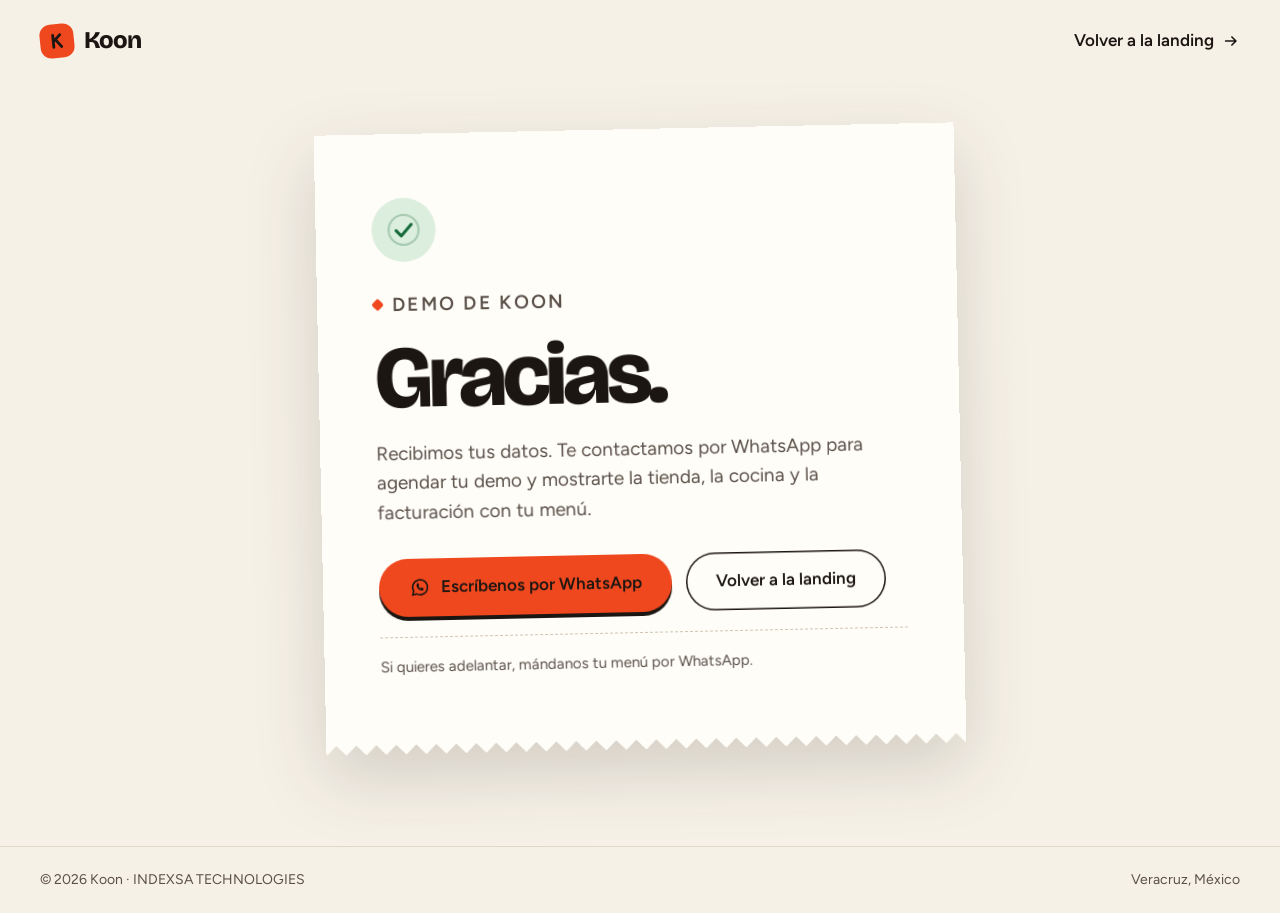
==== commit 0401690b: "Phase 5: full visual redesign ("La comanda") Rebuild the landing from the client's six references: w" ====
--- a/gracias.html
+++ b/gracias.html
@@ -6,12 +6,12 @@
   <title>Gracias · Koon</title>
   <meta name="description" content="Recibimos tu solicitud de demo de Koon. Te contactamos por WhatsApp.">
   <meta name="robots" content="noindex">
-  <meta name="theme-color" content="#FFFFFF">
-  <link rel="icon" href="data:image/svg+xml,%3Csvg xmlns='http://www.w3.org/2000/svg' viewBox='0 0 64 64'%3E%3Crect width='64' height='64' rx='14' fill='%230F172A'/%3E%3Ctext x='32' y='46' font-family='Arial,Helvetica,sans-serif' font-size='38' font-weight='700' fill='%23FFFFFF' text-anchor='middle'%3EK%3C/text%3E%3C/svg%3E">
+  <meta name="theme-color" content="#F6F1E7">
+  <link rel="icon" href="data:image/svg+xml,%3Csvg xmlns='http://www.w3.org/2000/svg' viewBox='0 0 64 64'%3E%3Crect width='64' height='64' rx='18' fill='%23F0481E'/%3E%3Cpath d='M22 16v32M22 33l19-17M28 28l15 20' fill='none' stroke='%231C1612' stroke-width='7' stroke-linecap='round' stroke-linejoin='round'/%3E%3C/svg%3E">
 
   <link rel="preconnect" href="https://fonts.googleapis.com">
   <link rel="preconnect" href="https://fonts.gstatic.com" crossorigin>
-  <link href="https://fonts.googleapis.com/css2?family=Inter:wght@400;500&family=Outfit:wght@700;800&display=swap" rel="stylesheet">
+  <link href="https://fonts.googleapis.com/css2?family=Bricolage+Grotesque:opsz,wght@12..96,500..800&family=Figtree:wght@400;500;600&display=swap" rel="stylesheet">
   <link rel="stylesheet" href="styles.css">
 </head>
 <body class="page-sub">
@@ -20,7 +20,7 @@
   <header class="simple-header">
     <div class="wrap simple-header__inner">
       <a class="logo" href="index.html" aria-label="Koon, volver al inicio">
-        <span class="logo__mark" aria-hidden="true">K</span>
+        <span class="logo__mark" aria-hidden="true"><svg viewBox="0 0 64 64"><path d="M22 16v32M22 33l19-17M28 28l15 20" fill="none" stroke="currentColor" stroke-width="7.5" stroke-linecap="round" stroke-linejoin="round"/></svg></span>
         <span class="logo__name">Koon</span>
       </a>
       <a class="back-link" href="index.html">
@@ -46,14 +46,14 @@
           <p>Recibimos tus datos. Te contactamos por WhatsApp para agendar tu demo y mostrarte la tienda, la cocina y la facturación con tu menú.</p>
 
           <div class="thanks__actions">
-            <a class="btn btn--primary" data-wa href="index.html#agenda-tu-demo">
+            <a class="btn btn--primary btn--lg" data-wa href="index.html#agenda-tu-demo">
               <svg class="btn__wa" viewBox="0 0 24 24" aria-hidden="true">
                 <path d="M20.1 11.6a8.1 8.1 0 0 1-12 7.1L3.8 20l1.3-4.2a8.1 8.1 0 1 1 15-4.2Z" fill="none" stroke="currentColor" stroke-width="1.7" stroke-linejoin="round"/>
                 <path d="M8.7 7.6c.2-.4.5-.4.8-.4h.5c.2 0 .4.1.5.4l.7 1.6c.1.2 0 .4-.1.5l-.5.6c-.1.1-.2.3 0 .5.4.7 1 1.3 1.7 1.7.2.1.4.1.5 0l.6-.5c.2-.2.4-.2.5-.1l1.6.7c.2.1.4.3.4.5v.5c0 .4-.2.8-.4 1-.4.4-1 .7-1.7.6-1.3-.1-2.7-.8-3.8-1.9-1.1-1.1-1.8-2.5-1.9-3.8 0-.6.2-1.2.6-1.6Z" fill="currentColor"/>
               </svg>
               <span>Escríbenos por WhatsApp</span>
             </a>
-            <a class="btn btn--outline" href="index.html">Volver a la landing</a>
+            <a class="btn btn--ghost btn--lg" href="index.html">Volver a la landing</a>
           </div>
 
           <p class="thanks__note">Si quieres adelantar, mándanos tu menú por WhatsApp.</p>
--- a/styles.css
+++ b/styles.css
@@ -1,3816 +1,1032 @@
 /* ==========================================================================
-   KOON · Landing B2B
-   --------------------------------------------------------------------------
-   01. Tokens
-   02. Reset
-   03. Base tipográfica
-   04. Utilidades y accesibilidad
-   05. Botones
-   06. Barra fija
-   07. Hero
-   08. Dispositivos (celular + pantalla de cocina)
-   09. Sellos
-   10. Responsive
+   KOON · Landing — Fase 5 «La comanda»
+   Sistema: fondo hueso, tinta café, un solo acento chile.
+   Display: Bricolage Grotesque · Texto: Figtree
+   Índice
+   1. Tokens y base        7. Funciones
+   2. Tipografía y utilidades 8. Facturación
+   3. Botones              9. Comparativo
+   4. Barra fija          10. Hecho para México
+   5. Hero y cinta        11. Testimonio, precios, implementación
+   6. Problema y flujo    12. FAQ, CTA, pie, páginas internas
+   13. Movimiento (reveal) y preferencias
    ========================================================================== */
 
-
-/* ==========================================================================
-   01. TOKENS
-   ========================================================================== */
+/* 1. TOKENS Y BASE ------------------------------------------------------- */
 :root {
-  /* Color */
-  --blanco-puro: #FFFFFF;
-  --gris-fondo-suave: #F8F9FA;
-  --negro-texto: #111827;
-  --gris-texto: #4B5563;
-  --naranja-acento: #FF5A1F;
-  --naranja-hover: #E04812;
-  --verde-acento: #00A86B;
-  --azul-profundo: #0F172A;
-
-  /* Derivados */
-  --naranja-soft: rgba(255, 90, 31, 0.08);
-  --naranja-pastel: #FFF0E8;
-  --verde-pastel: #E6F7EF;
-  --azul-pastel: #EAF1FB;
-  --amarillo-pastel: #FFF7DF;
-  --naranja-halo: #FFE7DB;
-  --verde-halo: #DFF4E9;
-  --azul-medio: #16243C;
-  --gris-panel: #1B2433;
-  --crema-precio: #FFF7F2;
-  --tinta-cta: #0B0F19;
-  --blanco: #FFFFFF;
-
-  /* Líneas y superficies */
-  --hairline: rgba(17, 24, 39, 0.10);
-  --hairline-fuerte: rgba(17, 24, 39, 0.22);
-  --linea-oscura: rgba(255, 255, 255, 0.14);
-  --superficie-pantalla: #FFFFFF;
-  --captura-fondo: rgba(248, 249, 250, 0.60);
-  --captura-borde: rgba(17, 24, 39, 0.18);
-  --superficie-oscura: #111B2E;
-  --header-bg: rgba(255, 255, 255, 0.92);
-  --header-bg-scrolled: rgba(255, 255, 255, 0.98);
-
-  /* Dispositivos (marcos dibujados en CSS) */
-  --bezel: #0B1220;
-  --bezel-alto: #111B2E;
-  --pantalla-calida: #F8F9FA;
-  --boton-telefono: #1F2937;
-  --punto-trama: rgba(17, 24, 39, 0.14);
-
-  /* Tipografía */
-  --font-display: 'Outfit', 'Segoe UI', system-ui, sans-serif;
-  --font-texto: 'Inter', 'Segoe UI', system-ui, -apple-system, sans-serif;
-  --fs-base: 1rem;
-  --fs-eyebrow: 0.6875rem;
-  --fs-nota: 0.8125rem;
-  --lh-base: 1.6;
-
-  /* Medidas */
-  --wrap: 72.5rem;            /* 1160px */
-  --gutter: 1.5rem;           /* 24px */
-  --header-h: 4rem;           /* 64px */
-  --radio-sm: 0.375rem;
-  --radio: 0.75rem;
-  --radio-lg: 1rem;
-  --radio-card: 1.25rem;
-  --radio-full: 999px;
-  --btn-h: 3.25rem;           /* 52px */
-  --space-seccion: clamp(3rem, 7vw, 5.5rem);
-  --section-y: clamp(4rem, 8vw, 7.5rem);
-
-  /* Efectos */
-  --ease: cubic-bezier(0.22, 0.61, 0.36, 1);
-  --transicion: 180ms var(--ease);
-  --sombra-suave: 0 30px 60px -32px rgba(0, 0, 0, 0.25);
-  --sombra-telefono: 0 30px 50px -22px rgba(0, 0, 0, 0.30);
-  --sombra-card: 0 24px 60px -44px rgba(0, 0, 0, 0.25);
-
-  /* Capas */
-  --z-header: 50;
-  --z-wa: 40;
-  --z-skip: 100;
-}
-
-
-/* ==========================================================================
-   02. RESET
-   ========================================================================== */
-*,
-*::before,
-*::after {
-  box-sizing: border-box;
-}
-
-* {
+  --hueso: #F6F1E7;
+  --hueso-2: #EDE6D8;
+  --papel: #FFFDF8;
+  --tinta: #1C1612;
+  --tinta-2: #5A5048;
+  --tinta-3: #8B8076;
+  --linea: #E0D7C6;
+  --linea-2: #CFC4B0;
+  --chile: #F0481E;
+  --chile-hondo: #C4360F;
+  --chile-suave: #FBDCCF;
+  --hierba: #1F8A4C;
+  --hierba-hondo: #166B3A;
+  --hierba-suave: #DCEEDD;
+  --maiz: #F6C445;
+  --maiz-suave: #FBEBBE;
+  --cafe: #1C1612;
+  --cafe-2: #2A221C;
+  --cafe-3: #3A3029;
+
+  --display: "Bricolage Grotesque", "Figtree", system-ui, sans-serif;
+  --text: "Figtree", system-ui, -apple-system, "Segoe UI", sans-serif;
+
+  --wrap: 1240px;
+  --gut: 24px;
+  --sec: clamp(88px, 11vw, 168px);
+  --r-s: 12px;
+  --r-m: 20px;
+  --r-l: 32px;
+
+  --ease: cubic-bezier(.2, .8, .2, 1);
+  --ease-out: cubic-bezier(.16, 1, .3, 1);
+  --ease-io: cubic-bezier(.65, 0, .35, 1);
+}
+
+@media (min-width: 768px) { :root { --gut: 40px; } }
+
+*, *::before, *::after { box-sizing: border-box; }
+
+html {
+  overflow-x: clip;
+  -webkit-text-size-adjust: 100%;
+  scroll-padding-top: 96px;
+}
+
+body {
   margin: 0;
-}
-
-html {
-  scroll-behavior: smooth;
-  scroll-padding-top: calc(var(--header-h) + 1.5rem);
-  -webkit-text-size-adjust: 100%;
-}
-
-body {
-  min-height: 100vh;
-  background-color: var(--blanco-puro);
-  color: var(--negro-texto);
-  font-family: var(--font-texto);
-  font-size: var(--fs-base);
-  line-height: var(--lh-base);
+  background: var(--hueso);
+  color: var(--tinta);
+  font-family: var(--text);
+  font-size: 1.0625rem;
+  line-height: 1.55;
   -webkit-font-smoothing: antialiased;
-  -moz-osx-font-smoothing: grayscale;
   text-rendering: optimizeLegibility;
-}
-
-img,
-svg,
-video {
-  display: block;
-  max-width: 100%;
-}
-
-ul,
-ol {
-  padding: 0;
-  list-style: none;
-}
-
-a {
-  color: inherit;
-  text-decoration: none;
-}
-
-button,
-input,
-textarea,
-select {
-  font: inherit;
-  color: inherit;
-}
-
-button {
+  overflow-x: clip;
+}
+
+img, svg { display: block; max-width: 100%; }
+img { height: auto; }
+h1, h2, h3, p, ul, ol, figure, blockquote { margin: 0; }
+ul, ol { padding: 0; list-style: none; }
+a { color: inherit; text-decoration: none; }
+button, input { font: inherit; color: inherit; }
+table { border-collapse: collapse; width: 100%; }
+
+::selection { background: var(--chile); color: var(--tinta); }
+
+:focus-visible {
+  outline: 2.5px solid var(--chile);
+  outline-offset: 3px;
+  border-radius: 6px;
+}
+
+.sprite { position: absolute; width: 0; height: 0; overflow: hidden; }
+
+.sr-only {
+  position: absolute; width: 1px; height: 1px; padding: 0; margin: -1px;
+  overflow: hidden; clip: rect(0, 0, 0, 0); white-space: nowrap; border: 0;
+}
+
+.skip-link {
+  position: fixed; left: 16px; top: -80px; z-index: 200;
+  padding: 12px 18px; border-radius: 999px;
+  background: var(--tinta); color: var(--papel); font-weight: 600;
+}
+.skip-link:focus { top: 16px; }
+
+.wrap {
+  width: min(100% - 2 * var(--gut), var(--wrap));
+  margin-inline: auto;
+}
+
+.section { position: relative; padding-block: var(--sec); }
+.section--dark { background: var(--cafe); color: var(--hueso); }
+
+/* 2. TIPOGRAFÍA Y UTILIDADES -------------------------------------------- */
+.h2 {
+  font-family: var(--display);
+  font-weight: 700;
+  font-size: clamp(2.25rem, 5vw, 4rem);
+  line-height: 1;
+  letter-spacing: -.035em;
+  font-variation-settings: "opsz" 96;
+  text-wrap: balance;
+}
+.h2--xl { font-size: clamp(2.6rem, 6.4vw, 5.25rem); line-height: .96; letter-spacing: -.04em; }
+
+.lead {
+  font-size: clamp(1.0625rem, 1.5vw, 1.3125rem);
+  line-height: 1.5;
+  color: var(--tinta-2);
+  max-width: 34em;
+  text-wrap: pretty;
+}
+.section--dark .lead { color: rgba(246, 241, 231, .72); }
+
+.eyebrow {
+  display: inline-flex; align-items: center; gap: 10px;
+  margin-bottom: 20px;
+  font-size: .8125rem; font-weight: 600; letter-spacing: .12em; text-transform: uppercase;
+  color: var(--tinta-2);
+}
+.eyebrow::before {
+  content: ""; width: 9px; height: 9px; border-radius: 2px;
+  background: var(--chile); rotate: 45deg;
+}
+.section--dark .eyebrow { color: rgba(246, 241, 231, .7); }
+
+.head { margin-bottom: clamp(48px, 6vw, 88px); max-width: 880px; }
+.head .lead { margin-top: 24px; }
+.head--split {
+  max-width: none;
+  display: grid; gap: 24px;
+}
+.head--center { margin-inline: auto; text-align: center; }
+.head--center .lead { margin-inline: auto; }
+@media (min-width: 960px) {
+  .head--split { grid-template-columns: 7fr 5fr; align-items: end; gap: 64px; }
+  .head--split .lead { margin-top: 0; padding-bottom: 8px; }
+}
+
+.chip {
+  display: inline-flex; align-items: center; gap: 10px;
+  padding: 8px 16px 8px 12px;
+  border: 1px solid var(--linea-2); border-radius: 999px;
+  background: var(--papel);
+  font-size: .875rem; font-weight: 600;
+}
+.chip__dot {
+  width: 10px; height: 10px; border-radius: 50%; background: var(--hierba);
+  box-shadow: 0 0 0 4px var(--hierba-suave);
+}
+
+.checks { display: grid; gap: 14px; }
+.checks li { display: grid; grid-template-columns: 26px 1fr; gap: 12px; align-items: start; }
+.checks svg {
+  width: 26px; height: 26px; padding: 5px;
+  border-radius: 50%; background: var(--hierba-suave); color: var(--hierba-hondo);
+}
+.checks--lg { gap: 18px; font-size: 1.1875rem; }
+.section--dark .checks svg { background: rgba(246, 241, 231, .12); color: var(--maiz); }
+
+.link {
+  display: inline-flex; align-items: center; gap: 10px;
+  font-weight: 600; padding-block: 6px;
+  background: linear-gradient(currentColor, currentColor) 0 100% / 100% 1.5px no-repeat;
+  transition: background-size .35s var(--ease), color .2s;
+}
+.link svg { width: 18px; height: 18px; transition: translate .25s var(--ease); }
+.link:hover { color: var(--chile-hondo); }
+.link:hover svg { translate: 4px 0; }
+
+/* Borde de papel cortado (ticket) */
+.zig-b {
+  --z: 9px;
+  -webkit-mask: conic-gradient(from -45deg at bottom, #0000, #000 1deg 89deg, #0000 90deg) 50% / calc(2 * var(--z)) 100%;
+          mask: conic-gradient(from -45deg at bottom, #0000, #000 1deg 89deg, #0000 90deg) 50% / calc(2 * var(--z)) 100%;
+}
+
+/* 3. BOTONES -------------------------------------------------------------- */
+.btn {
+  --h: 48px;
+  position: relative;
+  display: inline-flex; align-items: center; justify-content: center; gap: 10px;
+  min-height: var(--h); padding: 0 22px;
+  border: 0; border-radius: 999px;
+  font-weight: 600; font-size: 1rem; line-height: 1; white-space: nowrap;
   cursor: pointer;
-  border: 0;
-  background: none;
-}
-
-::selection {
-  background-color: var(--naranja-acento);
-  color: var(--tinta-cta);
-}
-
-
-/* ==========================================================================
-   03. BASE TIPOGRÁFICA
-   ========================================================================== */
-h1,
-h2,
-h3 {
-  font-family: var(--font-display);
-  font-weight: 800;
-  line-height: 1.05;
-  letter-spacing: -0.025em;
-  color: var(--negro-texto);
-  text-wrap: balance;
-}
-
-p {
-  text-wrap: pretty;
-}
-
-
-/* ==========================================================================
-   04. UTILIDADES Y ACCESIBILIDAD
-   ========================================================================== */
-.wrap {
-  width: min(100% - (var(--gutter) * 2), var(--wrap));
+  transition: translate .18s var(--ease), box-shadow .18s var(--ease), background-color .18s, color .18s, border-color .18s;
+}
+.btn--sm { --h: 44px; padding: 0 18px; font-size: .9375rem; }
+.btn--lg { --h: 58px; padding: 0 30px; font-size: 1.0625rem; }
+.btn--block { width: 100%; }
+
+.btn--primary {
+  background: var(--chile); color: var(--tinta);
+  box-shadow: 0 4px 0 0 var(--tinta);
+}
+.btn--primary:hover { translate: 0 -2px; box-shadow: 0 6px 0 0 var(--tinta); background: #FF5A2E; }
+.btn--primary:active { translate: 0 3px; box-shadow: 0 1px 0 0 var(--tinta); transition-duration: .07s; }
+.section--dark .btn--primary, .footer .btn--primary { box-shadow: 0 4px 0 0 #000; }
+
+.btn--ghost {
+  background: transparent; color: inherit;
+  box-shadow: inset 0 0 0 1.5px currentColor;
+}
+.btn--ghost:hover { background: var(--tinta); color: var(--papel); box-shadow: inset 0 0 0 1.5px var(--tinta); translate: 0 -2px; }
+.btn--ghost:active { translate: 0 1px; }
+
+.btn__arrow { width: 18px; height: 18px; transition: translate .25s var(--ease); }
+.btn:hover .btn__arrow { translate: 4px 0; }
+.btn__wa { width: 22px; height: 22px; }
+.btn[disabled] { opacity: .7; pointer-events: none; }
+
+/* 4. BARRA FIJA ----------------------------------------------------------- */
+.nav {
+  position: fixed; inset: 14px 0 auto; z-index: 100;
+  pointer-events: none;
+  transition: translate .45s var(--ease);
+}
+.nav.is-hidden { translate: 0 -140%; }
+.nav__pill {
+  pointer-events: auto;
+  width: min(100% - 2 * var(--gut) + 16px, var(--wrap) + 16px);
   margin-inline: auto;
-}
-
-/* Foco visible AA: contorno terracota de 2px */
-:where(a, button, input, textarea, select, summary):focus-visible {
-  outline: 2px solid var(--naranja-acento);
-  outline-offset: 3px;
-}
-
-.skip-link {
-  position: fixed;
-  top: 0.75rem;
-  left: 0.75rem;
-  z-index: var(--z-skip);
-  padding: 0.75rem 1.125rem;
-  border-radius: var(--radio-sm);
-  background-color: var(--azul-profundo);
-  color: var(--blanco-puro);
-  font-size: 0.9375rem;
-  font-weight: 500;
-  transform: translateY(-160%);
-  transition: transform var(--transicion);
-}
-
-.skip-link:focus-visible {
-  transform: translateY(0);
-}
-
-
-/* ==========================================================================
-   05. BOTONES
-   ========================================================================== */
-.btn {
-  display: inline-flex;
-  align-items: center;
-  justify-content: center;
-  gap: 0.5rem;
-  min-height: var(--btn-h);
-  padding: 0 1.5rem;
-  border: 1.5px solid transparent;
-  border-radius: var(--radio);
-  font-family: var(--font-texto);
-  font-size: 1rem;
-  font-weight: 500;
-  line-height: 1;
-  letter-spacing: 0.005em;
-  white-space: nowrap;
-  -webkit-tap-highlight-color: transparent;
-  transition:
-    background-color var(--transicion),
-    border-color var(--transicion),
-    color var(--transicion),
-    transform var(--transicion),
-    box-shadow var(--transicion);
-}
-
-.btn__arrow {
-  width: 1.125rem;
-  height: 1.125rem;
-  flex: none;
-  transition: transform var(--transicion);
-}
-
-/* CTA principal */
-.btn--primary {
-  background-color: var(--naranja-acento);
-  color: var(--tinta-cta);
-  box-shadow: 0 1px 0 rgba(255, 255, 255, 0.14) inset;
-}
-
-.btn--primary:hover {
-  background-color: var(--naranja-hover);
-  transform: translateY(-1px);
-  box-shadow: 0 4px 14px rgba(255, 90, 31, 0.3);
-}
-
-.btn--primary:hover .btn__arrow {
-  transform: translateX(3px);
-}
-
-.btn--primary:active {
-  transform: translateY(0);
-}
-
-/* CTA secundario: contorno naranja, texto negro para contraste AA */
-.btn--outline {
-  border-color: var(--naranja-acento);
-  background-color: transparent;
-  color: var(--negro-texto);
-}
-
-.btn--outline:hover {
-  border-color: var(--naranja-hover);
-  background-color: var(--naranja-soft);
-  color: var(--negro-texto);
-}
-
-/* Variante de la barra fija */
-.btn--header {
-  min-height: 2.875rem;
-  padding: 0 1.125rem;
-  border-radius: 0.625rem;
-  font-size: 0.9375rem;
-}
-
-
-/* ==========================================================================
-   06. BARRA FIJA
-   ========================================================================== */
-.site-header {
-  position: sticky;
-  top: 0;
-  z-index: var(--z-header);
-  background-color: var(--header-bg);
-  border-bottom: 1px solid transparent;
-  -webkit-backdrop-filter: blur(14px) saturate(140%);
-  backdrop-filter: blur(14px) saturate(140%);
-  transition:
-    border-color 220ms var(--ease),
-    background-color 220ms var(--ease),
-    box-shadow 220ms var(--ease);
-}
-
-.site-header.is-scrolled {
-  background-color: var(--header-bg-scrolled);
-  border-bottom-color: var(--hairline);
-  box-shadow: 0 12px 30px -24px rgba(17, 24, 39, 0.45);
-}
-
-.site-header__inner {
-  display: grid;
-  grid-template-columns: 1fr auto;
-  align-items: center;
-  gap: 1rem;
-  height: var(--header-h);
-}
-
-/* Logo */
-.logo {
-  display: inline-flex;
-  align-items: center;
-  justify-self: start;
-  gap: 0.625rem;
-  min-height: 2.75rem;
-  border-radius: var(--radio-sm);
-}
-
+  display: flex; align-items: center; justify-content: space-between; gap: 16px;
+  padding: 8px 8px 8px 18px;
+  border: 1px solid transparent; border-radius: 999px;
+  transition: background-color .35s, border-color .35s, box-shadow .35s;
+}
+.nav.is-scrolled .nav__pill {
+  background: rgba(255, 253, 248, .86);
+  -webkit-backdrop-filter: blur(14px) saturate(1.4); backdrop-filter: blur(14px) saturate(1.4);
+  border-color: var(--linea);
+  box-shadow: 0 10px 30px -18px rgba(28, 22, 18, .35);
+}
+.nav__pill .btn--primary { box-shadow: 0 3px 0 0 var(--tinta); }
+
+.logo { display: inline-flex; align-items: center; gap: 10px; }
 .logo__mark {
-  display: grid;
-  place-items: center;
-  width: 1.875rem;
-  height: 1.875rem;
-  border-radius: 0.5625rem;
-  background-color: var(--azul-profundo);
-  color: var(--blanco-puro);
-  font-family: var(--font-display);
-  font-size: 1rem;
-  font-weight: 800;
-  line-height: 1;
-  letter-spacing: -0.02em;
-}
-
-.logo__name {
-  font-family: var(--font-display);
-  font-size: 1.3125rem;
-  font-weight: 800;
-  line-height: 1;
-  letter-spacing: -0.03em;
-  color: var(--negro-texto);
-}
-
-.logo__sep {
-  display: none;
-  width: 1px;
-  height: 1rem;
-  margin-inline: 0.125rem;
-  background-color: var(--hairline-fuerte);
-}
-
+  display: grid; place-items: center;
+  width: 34px; height: 34px; border-radius: 11px;
+  background: var(--chile); color: var(--tinta);
+  rotate: -6deg; transition: rotate .4s var(--ease);
+}
+.logo__mark svg { width: 24px; height: 24px; }
+.logo:hover .logo__mark { rotate: 6deg; }
+.logo__name { font-family: var(--display); font-weight: 800; font-size: 1.5rem; letter-spacing: -.04em; }
 .logo__maker {
   display: none;
-  font-size: 0.625rem;
-  font-weight: 500;
-  line-height: 1;
-  letter-spacing: 0.18em;
-  color: var(--gris-texto);
-}
-
-/* Navegación central */
-.nav {
-  display: none;
-}
-
-.nav__list {
-  display: flex;
-  align-items: center;
-  gap: clamp(0.25rem, 1.5vw, 0.875rem);
-}
-
-.nav__link {
-  position: relative;
-  display: inline-block;
-  padding: 0.625rem 0.375rem;
-  font-size: 0.9375rem;
-  font-weight: 500;
-  line-height: 1.4;
-  color: var(--negro-texto);
-  border-radius: var(--radio-sm);
-}
-
-.nav__link::after {
-  content: "";
-  position: absolute;
-  right: 0.375rem;
-  bottom: 0.375rem;
-  left: 0.375rem;
-  height: 1.5px;
-  background-color: var(--naranja-acento);
-  transform: scaleX(0);
-  transform-origin: left center;
-  transition: transform var(--transicion);
-}
-
-.nav__link:hover::after,
-.nav__link:focus-visible::after {
-  transform: scaleX(1);
-}
-
-.site-header .btn--header {
-  justify-self: end;
-}
-
-
-/* ==========================================================================
-   07. HERO
-   ========================================================================== */
+  padding-left: 12px; border-left: 1px solid var(--linea-2);
+  font-size: .6875rem; font-weight: 600; letter-spacing: .16em; color: var(--tinta-3);
+}
+.nav__links { display: none; align-items: center; gap: 4px; }
+.nav__links a {
+  padding: 10px 16px; border-radius: 999px;
+  font-weight: 500; font-size: .9688rem;
+  transition: background-color .2s;
+}
+.nav__links a:hover { background: var(--hueso-2); }
+@media (min-width: 860px) {
+  .nav__links { display: flex; }
+  .logo__maker { display: inline; }
+}
+@media (max-width: 380px) {
+  .logo__name { font-size: 1.3rem; }
+  .nav__pill .btn { padding: 0 14px; }
+  .nav__pill .btn__arrow { display: none; }
+}
+
+/* 5. HERO Y CINTA --------------------------------------------------------- */
 .hero {
   position: relative;
-  padding-top: clamp(2.25rem, 6vw, 4.75rem);
-  background-color: var(--blanco-puro);
-  overflow-x: clip;
-}
-
-.hero__grid {
-  display: grid;
-  grid-template-columns: minmax(0, 1fr);
-  gap: clamp(2.5rem, 7vw, 4rem);
-  align-items: center;
-}
-
-.hero__copy {
-  max-width: 40rem;
-}
-
-.eyebrow {
-  display: flex;
-  align-items: center;
-  gap: 0.625rem;
-  margin-bottom: clamp(1rem, 2.4vw, 1.5rem);
-  font-size: var(--fs-eyebrow);
-  font-weight: 500;
-  line-height: 1.4;
-  letter-spacing: 0.18em;
-  text-transform: uppercase;
-  color: var(--gris-texto);
-}
-
-.eyebrow::before {
-  content: "";
-  width: 1.5rem;
-  height: 1px;
-  flex: none;
-  background-color: var(--hairline-fuerte);
-}
-
+  min-height: 100svh;
+  padding-top: clamp(104px, 13vh, 150px);
+  padding-bottom: 28px;
+  display: flex; flex-direction: column; justify-content: space-between; gap: 40px;
+}
+.hero__grid { display: grid; gap: 48px; align-items: center; }
 .hero__title {
-  font-size: clamp(2.35rem, 1.55rem + 2.4vw, 3.5rem);
-  line-height: 1.04;
-  letter-spacing: -0.03em;
-  color: var(--negro-texto);
-}
-
+  margin-top: 22px;
+  font-family: var(--display); font-weight: 700;
+  font-size: clamp(2.7rem, 10.6vw, 4.25rem);
+  line-height: .95; letter-spacing: -.045em;
+  font-variation-settings: "opsz" 96;
+}
+.hero__title .hl { color: var(--chile); }
 .hero__sub {
-  max-width: 34rem;
-  margin-top: clamp(1rem, 2.2vw, 1.5rem);
-  font-size: 1.0625rem;
-  line-height: 1.62;
-  color: var(--gris-texto);
-}
-
-.hero__actions {
-  display: flex;
-  flex-direction: column;
-  gap: 0.75rem;
-  margin-top: clamp(1.75rem, 4vw, 2.5rem);
-}
-
-.hero__actions .btn {
-  width: 100%;
-}
-
-.hero__note {
-  margin-top: 1rem;
-  font-size: var(--fs-nota);
-  line-height: 1.5;
-  color: var(--gris-texto);
-}
-
-/* Composición visual */
-.hero__visual {
+  margin-top: 24px; max-width: 30em;
+  font-size: clamp(1.125rem, 1.55vw, 1.3125rem); line-height: 1.45; color: var(--tinta-2);
+}
+.hero__actions { margin-top: 32px; display: flex; flex-wrap: wrap; gap: 14px; }
+.hero__note { margin-top: 20px; font-size: .9375rem; color: var(--tinta-3); }
+
+@media (max-width: 559px) {
+  .hero__actions .btn { width: 100%; }
+}
+@media (min-width: 1024px) {
+  .hero__grid { grid-template-columns: minmax(0, 54fr) minmax(0, 46fr); gap: 24px; }
+  .hero__title { font-size: clamp(3.2rem, 5.55vw, 5.2rem); }
+}
+
+.seals {
+  display: grid; gap: 0;
+  border-top: 1px solid var(--linea-2);
+}
+.seal {
+  display: flex; align-items: center; gap: 14px;
+  padding: 16px 0;
+  border-bottom: 1px solid var(--linea);
+}
+.seal__icon {
+  flex: none; display: grid; place-items: center;
+  width: 44px; height: 44px; border-radius: 50%;
+  background: var(--hierba-suave); color: var(--hierba-hondo);
+}
+.seal__icon svg { width: 22px; height: 22px; }
+.seal__text { display: grid; line-height: 1.3; }
+.seal__text strong { font-family: var(--display); font-weight: 700; font-size: 1.125rem; letter-spacing: -.02em; }
+.seal__text span { font-size: .9375rem; color: var(--tinta-2); }
+@media (min-width: 760px) {
+  .seals { grid-template-columns: repeat(3, 1fr); }
+  .seal { padding: 20px 0 8px; border-bottom: 0; }
+  .seal + .seal { padding-left: 28px; border-left: 1px solid var(--linea); }
+}
+
+/* Platos sueltos */
+.plate {
+  position: absolute; z-index: 0; pointer-events: none; user-select: none;
+  border-radius: 50%;
+  filter: drop-shadow(0 26px 30px rgba(28, 22, 18, .22));
+  will-change: transform;
+}
+.plate--h1 { width: clamp(120px, 17vw, 260px); right: clamp(-90px, -5vw, -40px); top: clamp(60px, 9vh, 96px); }
+.plate--h2 { display: none; width: clamp(130px, 13vw, 200px); left: -6.5vw; top: 64%; }
+.plate--c1 { width: clamp(150px, 20vw, 300px); right: -5vw; top: -9vw; }
+@media (min-width: 1280px) { .plate--h2 { display: block; } }
+.hero > .wrap { position: relative; z-index: 1; }
+
+/* Cinta */
+.ribbon {
+  position: relative; z-index: 2;
+  margin-block: clamp(20px, 4vw, 56px) clamp(8px, 2vw, 24px);
+  width: 108vw; margin-left: -4vw;
+  rotate: -2deg;
+  background: var(--chile); color: var(--tinta);
+  overflow: hidden;
+}
+.ribbon__track { display: flex; width: max-content; will-change: transform; }
+.ribbon__set {
+  display: flex; align-items: center; gap: clamp(20px, 3vw, 44px);
+  padding: clamp(14px, 1.8vw, 22px) clamp(10px, 1.5vw, 22px);
+  font-family: var(--display); font-weight: 700; letter-spacing: -.02em;
+  font-size: clamp(1.25rem, 2.6vw, 2.125rem); white-space: nowrap;
+}
+.ribbon__set svg { width: .8em; height: .8em; flex: none; }
+
+/* 6. PROBLEMA Y FLUJO ----------------------------------------------------- */
+.problem__grid { display: grid; gap: 48px; }
+.problem__count {
+  display: none; margin-top: 40px; align-items: baseline; gap: 10px;
+  font-family: var(--display); font-weight: 700; letter-spacing: -.03em; color: var(--tinta-3);
+}
+.problem__count b { font-size: 3.5rem; line-height: 1; color: var(--chile); font-variant-numeric: tabular-nums; }
+.problem__head .lead { margin-top: 24px; }
+
+.problem__stack { display: grid; gap: 22vh; padding-bottom: 6vh; }
+.pain { position: sticky; top: calc(92px + var(--i) * 12px); }
+.pain__paper {
   position: relative;
-  width: 100%;
-  max-width: 36rem;
-  margin: 0;
-  justify-self: center;
-}
-
-/* Trama de puntos muy tenue, solo como fondo de la composición */
-.hero__visual::before {
-  content: "";
-  position: absolute;
-  inset: -4% -6% 4%;
-  z-index: 0;
-  background-image: radial-gradient(var(--punto-trama) 1px, transparent 1px);
-  background-size: 1.125rem 1.125rem;
-  opacity: 0.5;
-  pointer-events: none;
-  -webkit-mask-image: radial-gradient(ellipse at 55% 45%, #000 0%, transparent 70%);
-  mask-image: radial-gradient(ellipse at 55% 45%, #000 0%, transparent 70%);
-}
-
-.devices {
-  position: relative;
+  padding: clamp(28px, 4vw, 48px) clamp(24px, 4vw, 48px) clamp(40px, 5vw, 60px);
+  background: var(--papel);
+  border-radius: 10px 10px 0 0;
+  rotate: var(--r);
+  transform-origin: 50% 0;
+  -webkit-mask: conic-gradient(from -45deg at bottom, #0000, #000 1deg 89deg, #0000 90deg) 50% / 20px 100%;
+          mask: conic-gradient(from -45deg at bottom, #0000, #000 1deg 89deg, #0000 90deg) 50% / 20px 100%;
+  will-change: transform;
+}
+.pain { filter: drop-shadow(0 18px 26px rgba(28, 22, 18, .13)); }
+.pain__no {
+  display: flex; justify-content: space-between; align-items: center;
+  padding-bottom: 16px; margin-bottom: 28px;
+  border-bottom: 1.5px dashed var(--linea-2);
+  font-size: .8125rem; font-weight: 600; letter-spacing: .14em; text-transform: uppercase; color: var(--tinta-3);
+}
+.pain__no::after { content: "Koon"; color: var(--chile); }
+.pain__icon {
+  display: grid; place-items: center; width: 60px; height: 60px; margin-bottom: 24px;
+  border-radius: 18px; background: var(--chile); color: var(--tinta);
+  rotate: -5deg;
+}
+.pain__icon svg { width: 30px; height: 30px; }
+.pain h3 {
+  font-family: var(--display); font-weight: 700;
+  font-size: clamp(1.75rem, 3.3vw, 2.6rem); line-height: 1.02; letter-spacing: -.035em;
+  text-wrap: balance;
+}
+.pain p:last-child { margin-top: 16px; font-size: clamp(1.0625rem, 1.4vw, 1.1875rem); color: var(--tinta-2); max-width: 30em; }
+
+@media (min-width: 960px) {
+  .problem__grid { grid-template-columns: 5fr 6fr; gap: 0 9%; align-items: start; }
+  .problem__head { position: sticky; top: 132px; padding-bottom: 8vh; }
+  .problem__count { display: flex; }
+  .problem__stack { gap: 34vh; padding-top: 2vh; padding-bottom: 10vh; }
+  .pain { top: calc(132px + var(--i) * 16px); }
+}
+
+/* Flujo */
+.flow { background: var(--papel); }
+.flow__rail { position: relative; --p: 1; }
+.flow__steps { display: grid; gap: 44px; }
+.step { position: relative; padding-left: 56px; }
+.step__art {
+  height: 168px; margin-bottom: 24px;
+  display: grid; place-items: center;
+  border-radius: var(--r-m); background: var(--hueso);
+  transition: background-color .5s, translate .6s var(--ease), rotate .6s var(--ease);
+}
+.step__no {
+  font-size: .8125rem; font-weight: 600; letter-spacing: .14em; text-transform: uppercase;
+  color: var(--tinta-3); transition: color .4s;
+}
+.step h3 {
+  margin-top: 8px;
+  font-family: var(--display); font-weight: 700; font-size: clamp(1.5rem, 2vw, 1.75rem); line-height: 1.08; letter-spacing: -.03em;
+}
+.step > p:last-child { margin-top: 10px; color: var(--tinta-2); max-width: 24em; }
+.step::before {
+  content: ""; position: absolute; left: 12px; top: 0;
+  width: 16px; height: 16px; border-radius: 50%;
+  background: var(--papel); border: 2px solid var(--linea-2);
+  transition: background-color .35s, border-color .35s, scale .35s var(--ease);
   z-index: 1;
-  display: flex;
-  flex-direction: column;
-  width: 100%;
-  max-width: 35rem;
-  margin-inline: auto;
-}
-
-.devices__legend {
-  position: relative;
-  z-index: 3;
-  display: flex;
-  align-items: center;
-  justify-content: center;
-  gap: 0.5rem;
-  margin-top: 1.5rem;
-  font-size: var(--fs-nota);
-  line-height: 1.45;
-  color: var(--gris-texto);
-  text-align: left;
-}
-
-.devices__check {
-  width: 1.125rem;
-  height: 1.125rem;
-  flex: none;
-  color: var(--verde-acento);
-}
-
-
-/* ==========================================================================
-   08. DISPOSITIVOS
-   ========================================================================== */
-.device {
-  position: relative;
-}
-
-/* --- Pantalla de cocina ------------------------------------------------ */
-.device--kds {
-  width: 100%;
-  z-index: 1;
-}
-
-.monitor {
-  padding: 0.5rem;
-  border: 1px solid rgba(255, 255, 255, 0.08);
-  border-radius: 0.875rem;
-  background-color: var(--bezel);
-  aspect-ratio: 16 / 10.2;
-  box-shadow: var(--sombra-suave);
-}
-
-.monitor__screen {
-  display: flex;
-  flex-direction: column;
-  height: 100%;
+}
+.step.is-on::before { background: var(--chile); border-color: var(--chile); scale: 1.2; }
+.step.is-on .step__no { color: var(--chile-hondo); }
+.step.is-on .step__art { background: var(--maiz-suave); }
+
+.flow__line {
+  position: absolute; left: 19px; top: 8px; bottom: 0; width: 2px;
+  background: repeating-linear-gradient(var(--linea-2) 0 6px, transparent 6px 12px);
+}
+.flow__line-fill {
+  position: absolute; inset: 0; background: var(--chile);
+  transform-origin: 50% 0; scale: 1 var(--p);
+}
+.flow__token {
+  position: absolute; left: 50%; top: calc(var(--p) * 100%);
+  width: 34px; height: 34px; translate: -50% -50%;
+  display: grid; place-items: center; border-radius: 50%;
+  background: var(--tinta); color: var(--maiz); z-index: 2;
+}
+.flow__token svg { width: 18px; height: 18px; }
+
+@media (min-width: 960px) {
+  .flow__steps { grid-template-columns: repeat(4, 1fr); gap: 28px; }
+  .step { padding-left: 0; padding-top: 0; }
+  .step__art { height: 210px; margin-bottom: 72px; }
+  .step::before { left: 0; top: 238px; }
+  .flow__line {
+    left: 0; right: 0; top: 245px; bottom: auto; width: auto; height: 2px;
+    background: repeating-linear-gradient(90deg, var(--linea-2) 0 6px, transparent 6px 12px);
+  }
+  .flow__line-fill { transform-origin: 0 50%; scale: var(--p) 1; }
+  .flow__token { left: calc(var(--p) * 100%); top: 50%; }
+  .step.is-on .step__art { translate: 0 -8px; rotate: -1.5deg; }
+  .step:nth-child(even).is-on .step__art { rotate: 1.5deg; }
+}
+
+/* 7. FUNCIONES ------------------------------------------------------------ */
+.feats__list { display: grid; gap: 72px; }
+.feat { display: grid; gap: 32px; }
+.feat__index {
+  display: inline-flex; align-items: center; gap: 12px; margin-bottom: 14px;
+  font-size: .8125rem; font-weight: 600; letter-spacing: .14em; text-transform: uppercase; color: var(--tinta-2);
+}
+.feat__index b {
+  display: grid; place-items: center; width: 38px; height: 38px; border-radius: 50%;
+  background: var(--tinta); color: var(--hueso);
+  font-family: var(--display); font-size: .9375rem; letter-spacing: 0;
+}
+.feat__title {
+  margin-bottom: 26px;
+  font-family: var(--display); font-weight: 700;
+  font-size: clamp(2rem, 3.6vw, 3rem); line-height: 1; letter-spacing: -.04em;
+}
+.practice {
+  margin-top: 28px; padding: 20px 22px;
+  border-radius: var(--r-m); background: var(--papel);
+  border: 1px solid var(--linea);
+}
+.practice__label {
+  display: inline-block; margin-bottom: 8px; padding: 4px 10px; border-radius: 999px;
+  background: var(--maiz); color: var(--tinta);
+  font-size: .75rem; font-weight: 600; letter-spacing: .1em; text-transform: uppercase;
+}
+.practice p { font-size: 1.0625rem; line-height: 1.5; }
+
+.feat__media {
+  --tint: var(--hueso-2);
+  display: grid; place-items: center;
+  padding: clamp(20px, 5vw, 52px);
+  border-radius: var(--r-l);
+  background: var(--tint);
+  aspect-ratio: 1 / 1;
   overflow: hidden;
-  border-radius: 0.5rem;
-  background-color: var(--superficie-pantalla);
-}
-
-.monitor__chrome {
-  display: grid;
-  grid-template-columns: 1fr auto 1fr;
-  align-items: center;
-  gap: 0.5rem;
-  flex: none;
-  padding: 0.5rem 0.625rem;
-  background-color: var(--bezel-alto);
-  color: rgba(255, 255, 255, 0.72);
-}
-
-.monitor__dots {
-  display: flex;
-  align-items: center;
-  gap: 0.25rem;
-}
-
-.monitor__dots i {
-  width: 0.3125rem;
-  height: 0.3125rem;
-  border-radius: var(--radio-full);
-  background-color: rgba(255, 255, 255, 0.26);
-}
-
-.monitor__title {
-  font-size: 0.5625rem;
-  font-weight: 500;
-  line-height: 1;
-  letter-spacing: 0.16em;
-  text-transform: uppercase;
-  color: rgba(255, 255, 255, 0.9);
-  white-space: nowrap;
-}
-
-.monitor__tag {
-  justify-self: end;
-  padding: 0.1875rem 0.375rem;
-  border: 1px solid rgba(255, 255, 255, 0.18);
-  border-radius: 0.25rem;
-  font-size: 0.5rem;
-  font-weight: 500;
-  line-height: 1.2;
-  letter-spacing: 0.1em;
-  text-transform: uppercase;
-  color: rgba(255, 255, 255, 0.6);
-  white-space: nowrap;
-}
-
-.monitor__body {
-  display: flex;
-  flex: 1;
-  min-height: 0;
-  padding: 0.75rem;
-  background-color: var(--pantalla-calida);
-}
-
-.monitor__stand {
-  display: flex;
-  flex-direction: column;
-  align-items: center;
-}
-
-.monitor__neck {
-  width: 3.25rem;
-  height: 1.125rem;
-  background-color: var(--bezel);
-  clip-path: polygon(18% 0, 82% 0, 100% 100%, 0 100%);
-}
-
-.monitor__base {
-  width: 34%;
-  max-width: 12rem;
-  height: 0.4375rem;
-  border-radius: var(--radio-full);
-  background-color: var(--bezel);
-  box-shadow: 0 8px 18px -10px rgba(17, 24, 39, 0.55);
-}
-
-/* --- Celular ----------------------------------------------------------- */
-.device--phone {
-  z-index: 2;
-  width: 47%;
-  max-width: 11.5rem;
-  margin: -4rem 3% 0 auto;
-}
-
-.phone {
-  position: relative;
-  padding: 0.375rem;
-  border: 1px solid rgba(255, 255, 255, 0.07);
-  border-radius: 1.875rem;
-  background-color: var(--negro-texto);
-  aspect-ratio: 9 / 19;
-  box-shadow:
-    var(--sombra-telefono),
-    0 0 0 1px rgba(17, 24, 39, 0.55) inset;
-}
-
-/* Botones laterales del teléfono */
-.phone::before,
-.phone::after {
-  content: "";
-  position: absolute;
-  width: 2px;
-  border-radius: 2px;
-  background-color: var(--boton-telefono);
-}
-
-.phone::before {
-  top: 24%;
-  right: -2px;
-  height: 2.25rem;
-}
-
-.phone::after {
-  top: 20%;
-  left: -2px;
-  height: 1.375rem;
-}
-
-.phone__notch {
-  position: absolute;
-  top: 0.625rem;
-  left: 50%;
-  z-index: 2;
-  width: 38%;
-  height: 0.5rem;
-  border-radius: var(--radio-full);
-  background-color: var(--negro-texto);
-  transform: translateX(-50%);
-}
-
-.phone__screen {
-  display: flex;
-  flex-direction: column;
-  height: 100%;
-  overflow: hidden;
-  border-radius: 1.5rem;
-  background-color: var(--superficie-pantalla);
-}
-
-.phone__bar {
-  display: flex;
-  align-items: baseline;
-  justify-content: space-between;
-  gap: 0.375rem;
-  flex: none;
-  padding: 1.5rem 0.625rem 0.5rem;
-  border-bottom: 1px solid rgba(17, 24, 39, 0.07);
-}
-
-.phone__brand {
-  font-family: var(--font-display);
-  font-size: 0.5625rem;
-  font-weight: 800;
-  line-height: 1;
-  letter-spacing: -0.02em;
-  color: var(--negro-texto);
-}
-
-.phone__context {
-  font-size: 0.4375rem;
-  font-weight: 500;
-  line-height: 1.2;
-  letter-spacing: 0.02em;
-  color: var(--gris-texto);
-  white-space: nowrap;
-}
-
-.phone__body {
-  display: flex;
-  flex: 1;
-  min-height: 0;
-  padding: 0.5rem;
-}
-
-/* --- Placeholders de captura ------------------------------------------ */
-.capture {
-  display: flex;
-  flex: 1;
-  flex-direction: column;
-  align-items: center;
-  justify-content: center;
-  gap: 0.4375rem;
-  width: 100%;
-  min-height: 0;
-  padding: 0.75rem 0.5rem;
-  border: 1px dashed var(--captura-borde);
-  border-radius: var(--radio-sm);
-  background-color: var(--captura-fondo);
-  text-align: center;
-  color: var(--gris-texto);
-}
-
-.capture__icon {
-  width: 1.5rem;
-  height: 1.5rem;
-  flex: none;
-  color: rgba(17, 24, 39, 0.32);
-}
-
-.capture__label {
-  font-size: 0.5625rem;
-  font-weight: 500;
-  line-height: 1.35;
-  letter-spacing: 0.12em;
-  color: rgba(17, 24, 39, 0.68);
-}
-
-.capture__note {
-  font-size: 0.5rem;
-  line-height: 1.3;
-  letter-spacing: 0.01em;
-  color: rgba(75, 85, 99, 0.85);
-}
-
-.capture--kds .capture__icon {
-  width: 1.75rem;
-  height: 1.75rem;
-}
-
-.capture--kds .capture__label {
-  font-size: 0.5625rem;
-}
-
-.capture--kds .capture__note {
-  font-size: 0.5rem;
-}
-
-
-/* ==========================================================================
-   09. SELLOS
-   ========================================================================== */
-.seals {
-  margin-top: var(--space-seccion);
-  border-top: 1px solid var(--hairline);
-  background-color: var(--blanco-puro);
-}
-
-.seals .wrap {
-  padding-block: 0.5rem;
-}
-
-.seals__list {
-  display: grid;
-  grid-template-columns: minmax(0, 1fr);
-}
-
-.seal {
-  display: grid;
-  grid-template-columns: auto minmax(0, 1fr);
-  align-items: start;
-  gap: 0.875rem;
-  padding-block: 1.125rem;
-  border-top: 1px solid rgba(17, 24, 39, 0.09);
-}
-
-.seal:first-child {
-  border-top: 0;
-}
-
-.seal__icon {
-  display: block;
-  margin-top: 0.125rem;
-  color: var(--verde-acento);
-}
-
-.seal__icon svg {
-  width: 1.5rem;
-  height: 1.5rem;
-}
-
-.seal__text {
-  display: flex;
-  flex-direction: column;
-  gap: 0.1875rem;
-}
-
-.seal__title {
-  font-size: 0.9375rem;
-  font-weight: 500;
-  line-height: 1.35;
-  letter-spacing: -0.005em;
-  color: var(--negro-texto);
-}
-
-.seal__note {
-  font-size: var(--fs-nota);
-  line-height: 1.4;
-  color: var(--gris-texto);
-}
-
-
-/* ==========================================================================
-   10. RESPONSIVE
-   ========================================================================== */
-
-/* --- Animación de entrada (suave) ------------------------------------- */
-@keyframes rise {
-  from {
-    opacity: 0;
-    transform: translateY(0.75rem);
+}
+.feat__media[data-feat-media="1"] { --tint: var(--chile-suave); }
+.feat__media[data-feat-media="2"] { --tint: var(--maiz-suave); }
+.feat__media[data-feat-media="3"] { --tint: var(--hierba-suave); }
+@media (min-width: 600px) { .feat__media { aspect-ratio: 6 / 5; } }
+
+.feats__stage { display: none; }
+
+@media (min-width: 1024px) {
+  .feats { display: grid; grid-template-columns: minmax(0, 5fr) minmax(0, 6fr); gap: 7%; align-items: start; }
+  .feats__list { gap: 0; }
+  .feat { min-height: 76vh; align-content: center; padding-block: 5vh; }
+
+  .feats.is-staged .feat { opacity: .28; transition: opacity .5s var(--ease); }
+  .feats.is-staged .feat.is-active { opacity: 1; }
+
+  .feats.is-staged .feats__stage {
+    display: block; position: sticky;
+    top: max(104px, calc(50vh - 300px));
+    height: min(600px, calc(100vh - 150px));
+    border-radius: var(--r-l);
+    background: var(--hueso-2);
+    transition: background-color .6s var(--ease);
+    overflow: hidden;
   }
-  to {
-    opacity: 1;
-    transform: translateY(0);
+  .feats.is-staged .feats__stage[data-active="1"] { background: var(--chile-suave); }
+  .feats.is-staged .feats__stage[data-active="2"] { background: var(--maiz-suave); }
+  .feats.is-staged .feats__stage[data-active="3"] { background: var(--hierba-suave); }
+
+  .feats__stage .feat__media {
+    position: absolute; inset: 0; aspect-ratio: auto;
+    background: none; border-radius: 0;
+    opacity: 0; visibility: hidden;
+    translate: 0 36px; scale: .96; rotate: 1.5deg;
+    transition: opacity .45s var(--ease), translate .7s var(--ease-out), scale .7s var(--ease-out), rotate .7s var(--ease-out), visibility 0s .45s;
   }
-}
-
-.hero__copy > * {
-  animation: rise 620ms var(--ease) both;
-}
-
-.eyebrow       { animation-delay: 60ms; }
-.hero__title   { animation-delay: 120ms; }
-.hero__sub     { animation-delay: 190ms; }
-.hero__actions { animation-delay: 260ms; }
-.hero__note    { animation-delay: 320ms; }
-
-.hero__visual {
-  animation: rise 700ms var(--ease) 220ms both;
-}
-
-/* --- 768px: tablet ---------------------------------------------------- */
-@media (min-width: 768px) {
-  :root {
-    --gutter: 2rem;
-    --header-h: 4.25rem;
-    --fs-base: 1.0625rem;
-    --fs-nota: 0.875rem;
+  .feats__stage .feat__media.is-active {
+    opacity: 1; visibility: visible; translate: 0; scale: 1; rotate: 0deg;
+    transition-delay: .08s, .08s, .08s, .08s, 0s;
   }
-
-  body {
-    font-size: var(--fs-base);
-  }
-
-  .hero {
-    padding-top: 3.5rem;
-  }
-
-  .hero__copy {
-    max-width: 42rem;
-    margin-inline: auto;
-    text-align: center;
-  }
-
-  .hero__copy .eyebrow,
-  .hero__actions {
-    justify-content: center;
-  }
-
-  .hero__sub {
-    margin-inline: auto;
-  }
-
-  .hero__actions {
-    flex-direction: row;
-    flex-wrap: wrap;
-  }
-
-  .hero__actions .btn {
-    width: auto;
-  }
-
-  .hero__visual {
-    max-width: 37.5rem;
-    margin-inline: auto;
-  }
-
-  .hero__title {
-    font-size: clamp(2.6rem, 1.4rem + 2.6vw, 3.35rem);
-  }
-
-  .devices {
-    max-width: 33rem;
-  }
-
-  .device--phone {
-    position: absolute;
-    bottom: -0.25rem;
-    left: 0;
-    width: 32%;
-    max-width: 11.25rem;
-    margin: 0;
-  }
-
-  .devices__legend {
-    font-size: 0.9375rem;
-  }
-
-  .monitor {
-    padding: 0.625rem;
-    border-radius: 1rem;
-  }
-
-  .monitor__chrome {
-    padding: 0.625rem 0.75rem;
-  }
-
-  .monitor__body {
-    padding: 0.875rem;
-  }
-
-  .monitor__tag {
-    font-size: 0.5625rem;
-  }
-
-  .capture--kds .capture__label {
-    font-size: 0.6875rem;
-    letter-spacing: 0.14em;
-  }
-
-  .capture--kds .capture__note {
-    font-size: 0.5625rem;
-  }
-
-  .capture--kds .capture__icon {
-    width: 2rem;
-    height: 2rem;
-  }
-
-  .seals .wrap {
-    padding-block: 0.75rem;
-  }
-
-  .seals__list {
-    grid-template-columns: repeat(3, minmax(0, 1fr));
-  }
-
-  .seal {
-    align-items: center;
-    padding-block: 0.875rem;
-    padding-inline: 1.5rem;
-    border-top: 0;
-    border-left: 1px solid rgba(17, 24, 39, 0.09);
-  }
-
-  .seal:first-child {
-    padding-left: 0;
-    border-left: 0;
-  }
-
-  .seal:last-child {
-    padding-right: 0;
-  }
-
-  .seal__title {
-    font-size: 0.9375rem;
-  }
-
-  .seal__icon {
-    margin-top: 0;
-  }
-}
-
-/* --- 768px: barra con navegación -------------------------------------- */
-@media (min-width: 768px) {
-  .logo__sep,
-  .logo__maker {
-    display: inline-block;
-  }
-
-  .site-header__inner {
-    grid-template-columns: 1fr auto 1fr;
-    column-gap: 1.5rem;
-  }
-
-  .nav {
-    display: block;
-    justify-self: center;
-  }
-}
-
-/* --- Menos de 360px: la barra no debe apretarse ------------------------ */
-@media (max-width: 359px) {
-  .logo {
-    gap: 0.5rem;
-  }
-
-  .btn--header {
-    padding-inline: 0.875rem;
-    font-size: 0.875rem;
-  }
-
-  .btn--header .btn__arrow {
-    display: none;
-  }
-}
-
-/* --- 1200px: hero a dos columnas -------------------------------------- */
-@media (min-width: 1200px) {
-  :root {
-    --gutter: 2.5rem;
-    --header-h: 4.75rem;
-    --fs-base: 1.125rem;
-  }
-
-  .hero {
-    padding-top: 4.5rem;
-  }
-
-  .hero__grid {
-    grid-template-columns: minmax(0, 1.03fr) minmax(0, 0.97fr);
-    gap: clamp(2rem, 4vw, 3.5rem);
-  }
-
-  .hero__copy {
-    max-width: 36rem;
-    margin-inline: 0;
-    text-align: left;
-  }
-
-  .hero__copy .eyebrow {
-    justify-content: flex-start;
-  }
-
-  .hero__actions {
-    justify-content: flex-start;
-  }
-
-  .hero__note {
-    font-size: 0.875rem;
-  }
-
-  .hero__visual {
-    max-width: 100%;
-    margin-inline: 0;
-    justify-self: end;
-  }
-
-  .devices {
-    max-width: 100%;
-  }
-
-  .hero__title {
-    font-size: clamp(3rem, 1.4rem + 2.4vw, 3.6rem);
-  }
-
-  .hero__sub {
-    font-size: 1.125rem;
-  }
-
-  .btn {
-    min-height: 3.25rem;
-    padding-inline: 1.75rem;
-  }
-
-  .btn--header {
-    min-height: 2.875rem;
-    padding-inline: 1.125rem;
-  }
-
-  .monitor {
-    padding: 0.75rem;
-    border-radius: 1.125rem;
-  }
-
-  .monitor__body {
-    padding: 1rem;
-  }
-
-  .monitor__chrome {
-    padding: 0.75rem 0.875rem;
-  }
-
-  .monitor__title {
-    font-size: 0.625rem;
-  }
-
-  .monitor__tag {
-    font-size: 0.5625rem;
-  }
-
-  .devices__legend {
-    justify-content: flex-start;
-    margin-top: 1.75rem;
-    font-size: 0.875rem;
-  }
-
-  .seal {
-    padding-inline: 2rem;
-  }
-
-  .seal__title {
-    font-size: 1rem;
-  }
-
-  .seal__note {
-    font-size: 0.875rem;
-  }
-
-  .seal__icon svg {
-    width: 1.625rem;
-    height: 1.625rem;
-  }
-
-  .seals .wrap {
-    padding-block: 1.125rem;
-  }
-}
-
-/* --- 1440px: escritorio amplio ---------------------------------------- */
-@media (min-width: 1440px) {
-  :root {
-    --wrap: 75rem;   /* 1200px */
-    --gutter: 3rem;
-  }
-
-  .hero {
-    padding-top: 5rem;
-  }
-
-  .hero__grid {
-    gap: 4.5rem;
-  }
-
-  .hero__title {
-    font-size: 3.625rem;
-  }
-
-  .hero__sub {
-    margin-top: 1.5rem;
-  }
-
-  .monitor__body {
-    padding: 1.125rem;
-  }
-
-  .monitor__screen {
-    border-radius: 0.625rem;
-  }
-
-  .capture--kds .capture__label {
-    font-size: 0.75rem;
-  }
-
-  .capture--kds .capture__note {
-    font-size: 0.625rem;
-  }
-}
-
-/* --- Movimiento reducido ---------------------------------------------- */
-@media (prefers-reduced-motion: reduce) {
-  html {
-    scroll-behavior: auto;
-  }
-
-  *,
-  *::before,
-  *::after {
-    animation-duration: 0.001ms !important;
-    animation-delay: 0ms !important;
-    transition-duration: 0.001ms !important;
-  }
-}
-
-
-/* ==========================================================================
-   PARTE 2 · BLOQUES 3–13
-   --------------------------------------------------------------------------
-   11. Utilidades y secciones
-   12. El problema
-   13. Cómo funciona
-   14. Funciones
-   15. Facturación y ticket
-   16. Comparativo
-   17. Testimonio
-   18. Precios
-   19. Implementación
-   20. Preguntas frecuentes
-   21. CTA final y formulario
-   22. Pie
-   23. WhatsApp flotante
-   24. Páginas de gracias y legales
-   25. Responsive de la parte 2
-   ========================================================================== */
-
-
-/* ==========================================================================
-   11. UTILIDADES Y SECCIONES
-   ========================================================================== */
-.sr-only {
-  position: absolute;
-  width: 1px;
-  height: 1px;
-  padding: 0;
-  margin: -1px;
-  overflow: hidden;
-  clip: rect(0 0 0 0);
-  white-space: nowrap;
-  border: 0;
-}
-
-.sprite {
-  position: absolute;
-  width: 0;
-  height: 0;
-  overflow: hidden;
-}
-
-.field input {
-  scroll-margin-top: 1rem;
-}
-
-.section {
-  position: relative;
-  padding-block: var(--section-y);
-  background-color: var(--blanco-puro);
-}
-
-.section--gris {
-  background-color: var(--gris-fondo-suave);
-}
-
-.section--dark {
-  background-color: var(--azul-profundo);
-  color: var(--blanco-puro);
-}
-
-.section--dark .section__title {
-  color: var(--blanco-puro);
-}
-
-.section--dark .section__lead {
-  color: rgba(255, 255, 255, 0.72);
-}
-
-.section__head {
-  max-width: 46rem;
-  margin-bottom: clamp(2.25rem, 5vw, 4rem);
-}
-
-.section__head--center {
-  max-width: 44rem;
-  margin-inline: auto;
-  text-align: center;
-}
-
-.section__head--center .eyebrow {
-  justify-content: center;
-}
-
-.section__head--center .section__lead {
-  margin-inline: auto;
-}
-
-.section__head--split {
-  max-width: none;
-  display: grid;
-  gap: 1rem;
-}
-
-.section__title {
-  font-size: clamp(2.1rem, 1.2rem + 2.4vw, 3rem);
-  line-height: 1.04;
-  letter-spacing: -0.03em;
-}
-
-.section__lead {
-  max-width: 44rem;
-  margin-top: 1.25rem;
-  font-size: 1.0625rem;
-  line-height: 1.65;
-  color: var(--gris-texto);
-}
-
-.section__lead--light {
-  color: rgba(255, 255, 255, 0.72);
-}
-
-.eyebrow--light {
-  color: rgba(255, 255, 255, 0.62);
-}
-
-.eyebrow--light::before {
-  background-color: rgba(255, 255, 255, 0.3);
-}
-
-/* Foco visible sobre fondo oscuro */
-.section--dark :where(a, button, input, textarea, select):focus-visible {
-  outline-color: var(--blanco-puro);
-}
-
-/* Botones y enlaces de acción adicionales */
-.btn--block {
-  width: 100%;
-}
-
-.btn--ghost {
-  border-color: rgba(255, 255, 255, 0.28);
-  background-color: transparent;
-  color: var(--blanco-puro);
-}
-
-.btn--ghost:hover {
-  border-color: rgba(255, 255, 255, 0.5);
-  background-color: rgba(255, 255, 255, 0.08);
-  color: var(--blanco-puro);
-}
-
-.btn__wa {
-  width: 1.15rem;
-  height: 1.15rem;
-  flex: none;
-}
-
-.link-arrow {
-  display: inline-flex;
-  align-items: center;
-  gap: 0.45rem;
-  padding-bottom: 0.15rem;
-  border-bottom: 1px solid var(--naranja-acento);
-  color: var(--negro-texto);
-  font-size: 0.9375rem;
-  font-weight: 500;
-  line-height: 1.4;
-  transition:
-    color var(--transicion),
-    border-color var(--transicion);
-}
-
-.link-arrow svg {
-  width: 1rem;
-  height: 1rem;
-  transition: transform var(--transicion);
-}
-
-.link-arrow:hover {
-  border-color: var(--naranja-hover);
-  color: var(--negro-texto);
-}
-
-.link-arrow:hover svg {
-  transform: translateX(2px);
-}
-
-/* Listas con check verde (solo íconos) */
-.check-list {
-  display: grid;
-  gap: 0.65rem;
-  margin-top: 1.5rem;
-}
-
-.check-list li {
-  display: grid;
-  grid-template-columns: 1.15rem minmax(0, 1fr);
-  align-items: start;
-  gap: 0.7rem;
-  color: var(--negro-texto);
-  font-size: 1rem;
-  line-height: 1.5;
-}
-
-.check-list__icon {
-  width: 1.15rem;
-  height: 1.15rem;
-  margin-top: 0.16rem;
-  flex: none;
-  color: var(--verde-acento);
-}
-
-.check-list--lg li {
-  font-size: 1.0625rem;
-  line-height: 1.55;
-  padding-block: 0.2rem;
-}
-
-.check-list--lg .check-list__icon {
-  width: 1.25rem;
-  height: 1.25rem;
-}
-
-.check-list--light li {
-  color: rgba(255, 255, 255, 0.86);
-}
-
-.check-list--light .check-list__icon {
-  color: var(--verde-acento);
-}
-
-
-/* ==========================================================================
-   12. EL PROBLEMA
-   ========================================================================== */
-.pain-grid {
-  display: grid;
-  gap: 1rem;
-}
-
-.pain-card {
-  padding: 1.5rem;
-  border: 1px solid var(--hairline);
-  border-radius: var(--radio-card);
-  background-color: var(--blanco-puro);
-}
-
-.pain-card__icon {
-  display: grid;
-  place-items: center;
-  width: 3rem;
-  height: 3rem;
-  margin-bottom: 1.25rem;
-  border-radius: 0.875rem;
-  background-color: var(--gris-fondo-suave);
-  color: var(--negro-texto);
-}
-
-.pain-card__icon svg {
-  width: 1.625rem;
-  height: 1.625rem;
-}
-
-.pain-card h3 {
-  font-family: var(--font-display);
-  font-size: 1.125rem;
-  font-weight: 700;
-  line-height: 1.3;
-  letter-spacing: -0.015em;
-}
-
-.pain-card p {
-  margin-top: 0.55rem;
-  color: var(--gris-texto);
-  font-size: 0.9375rem;
-  line-height: 1.6;
-}
-
-
-/* ==========================================================================
-   13. CÓMO FUNCIONA
-   ========================================================================== */
-.flow {
-  position: relative;
-  display: grid;
-  gap: 0;
-  margin-top: 0.5rem;
-}
-
-/* Línea vertical del timeline en móvil */
-.flow::before {
-  content: "";
-  position: absolute;
-  top: 2rem;
-  bottom: 2rem;
-  left: 1.5rem;
-  border-left: 1px dashed var(--hairline-fuerte);
-}
-
-.flow-step {
-  position: relative;
-  display: grid;
-  grid-template-columns: 3rem minmax(0, 1fr);
-  grid-template-rows: auto auto auto;
-  column-gap: 1rem;
-  padding-block: 1.125rem;
-}
-
-.flow-step__kicker {
-  grid-column: 2;
-  grid-row: 1;
-  color: var(--gris-texto);
-  font-size: 0.625rem;
-  font-weight: 500;
-  line-height: 1.4;
-  letter-spacing: 0.16em;
-  text-transform: uppercase;
-}
-
-.flow-step__icon {
-  display: grid;
-  place-items: center;
-  grid-column: 1;
-  grid-row: 1 / span 3;
-  align-self: start;
-  width: 3rem;
-  height: 3rem;
-  border: 1px solid var(--hairline);
-  border-radius: 0.875rem;
-  background-color: var(--blanco-puro);
-  color: var(--negro-texto);
-  z-index: 1;
-}
-
-.flow-step__icon svg {
-  width: 1.5rem;
-  height: 1.5rem;
-}
-
-.flow-step h3 {
-  grid-column: 2;
-  grid-row: 2;
-  margin-top: 0.3rem;
-  font-family: var(--font-display);
-  font-size: 1.125rem;
-  font-weight: 700;
-  line-height: 1.25;
-  letter-spacing: -0.015em;
-}
-
-.flow-step p {
-  grid-column: 2;
-  grid-row: 3;
-  max-width: 24rem;
-  margin-top: 0.35rem;
-  color: var(--gris-texto);
-  font-size: 0.9375rem;
-  line-height: 1.55;
-}
-
-
-/* ==========================================================================
-   14. FUNCIONES
-   ========================================================================== */
-.features {
-  display: grid;
-  gap: clamp(3rem, 6vw, 5.5rem);
-}
-
-.feature {
-  display: grid;
-  gap: 2rem;
-  align-items: center;
-}
-
-.feature__index {
-  margin-bottom: 0.75rem;
-  color: var(--gris-texto);
-  font-size: 0.6875rem;
-  font-weight: 500;
-  line-height: 1.4;
-  letter-spacing: 0.16em;
-  text-transform: uppercase;
-}
-
-.feature__title {
-  font-size: clamp(1.6rem, 1.2rem + 1.2vw, 2.15rem);
-  font-weight: 700;
-  line-height: 1.1;
-  letter-spacing: -0.025em;
-}
-
-.feature__translation {
-  margin-top: 1.75rem;
-  padding-left: 1.1rem;
-  border-left: 2px solid var(--hairline-fuerte);
-}
-
-.feature__translation-label {
-  display: block;
-  margin-bottom: 0.35rem;
-  color: var(--gris-texto);
-  font-size: 0.625rem;
-  font-weight: 500;
-  line-height: 1.4;
-  letter-spacing: 0.14em;
-  text-transform: uppercase;
-}
-
-.feature__translation p {
-  color: var(--negro-texto);
-  font-size: 1rem;
-  line-height: 1.6;
-}
-
-/* Marco de captura */
-.shot {
-  overflow: hidden;
-  border: 1px solid var(--hairline);
-  border-radius: var(--radio-card);
-  background-color: var(--blanco-puro);
-  box-shadow: var(--sombra-card);
-}
-
-.shot__bar {
-  display: flex;
-  align-items: center;
-  gap: 0.5rem;
-  min-height: 2.5rem;
-  padding: 0.5rem 1rem;
-  border-bottom: 1px solid var(--hairline);
-  background-color: var(--gris-fondo-suave);
-}
-
-.shot__dots {
-  display: flex;
-  gap: 0.25rem;
-  flex: none;
-}
-
-.shot__dots i {
-  width: 0.375rem;
-  height: 0.375rem;
-  border-radius: var(--radio-full);
-  background-color: rgba(17, 24, 39, 0.2);
-}
-
-.shot__name {
-  overflow: hidden;
-  color: var(--gris-texto);
-  font-size: 0.625rem;
-  font-weight: 500;
-  line-height: 1.3;
-  letter-spacing: 0.12em;
-  text-transform: uppercase;
-  white-space: nowrap;
-  text-overflow: ellipsis;
-}
-
-.shot__body {
-  padding: 0.75rem;
-}
-
-.capture--feature {
-  width: 100%;
-  aspect-ratio: 16 / 10;
-  border-radius: 0.75rem;
-}
-
-.capture--feature .capture__icon {
-  width: 2rem;
-  height: 2rem;
-}
-
-.capture--feature .capture__label {
-  font-size: 0.6875rem;
-}
-
-.capture--feature .capture__note {
-  font-size: 0.5625rem;
-}
-
-
-/* ==========================================================================
-   15. FACTURACIÓN Y TICKET
-   ========================================================================== */
-.invoice__grid {
-  display: grid;
-  gap: clamp(2.75rem, 6vw, 4.5rem);
-  align-items: center;
-}
-
-.invoice__title {
-  font-size: clamp(2.4rem, 1.5rem + 3vw, 4rem);
-  line-height: 1.02;
-  letter-spacing: -0.035em;
-}
-
-.invoice__lead {
-  max-width: 34rem;
-  margin-top: 1.5rem;
-  color: var(--gris-texto);
-  font-size: 1.0625rem;
-  line-height: 1.65;
-}
-
-.invoice__checks {
-  margin-top: 2rem;
-}
-
-.invoice__visual {
-  display: flex;
-  justify-content: center;
-}
-
-/* Ticket físico dibujado en CSS */
+}
+
+/* 8. FACTURACIÓN ---------------------------------------------------------- */
+.invoice { background: var(--papel); overflow: hidden; }
+.invoice__grid { display: grid; gap: 56px; align-items: center; }
+.invoice__copy .lead { margin-top: 28px; }
+.inv-steps { margin-top: 36px; display: grid; gap: 0; border-top: 1px solid var(--linea); }
+.inv-steps li {
+  display: grid; grid-template-columns: 44px 1fr; align-items: center; gap: 16px;
+  padding: 16px 0; border-bottom: 1px solid var(--linea);
+  font-size: 1.1875rem; font-weight: 500;
+}
+.inv-steps b {
+  display: grid; place-items: center; width: 44px; height: 44px; border-radius: 50%;
+  background: var(--chile); color: var(--tinta);
+  font-family: var(--display); font-size: 1.125rem;
+}
+
+.invoice__visual { --p: 1; position: relative; width: min(100%, 380px); margin-inline: auto; }
+.printer {
+  position: relative; z-index: 2; height: 54px; border-radius: 18px 18px 10px 10px;
+  background: var(--tinta);
+  box-shadow: 0 14px 24px -12px rgba(28, 22, 18, .5);
+}
+.printer span { position: absolute; left: 7%; right: 7%; bottom: 10px; height: 8px; border-radius: 4px; background: #000; }
+.printer::before { content: ""; position: absolute; left: 22px; top: 16px; width: 10px; height: 10px; border-radius: 50%; background: var(--hierba); box-shadow: 0 0 0 4px rgba(31, 138, 76, .25); }
+.printer__feed { position: relative; margin: -14px 9% 0; overflow: hidden; padding-bottom: 34px; }
 .ticket {
   position: relative;
-  width: min(100%, 23rem);
-  padding: 1.5rem 1.5rem 1.25rem;
-  border: 1px solid var(--hairline);
-  border-radius: 1.5rem;
-  background-color: var(--blanco-puro);
-  box-shadow: 0 20px 40px rgba(0, 0, 0, 0.1);
-}
-
-.ticket__head {
-  display: flex;
-  align-items: baseline;
-  justify-content: space-between;
-  gap: 1rem;
-}
-
-.ticket__brand {
-  color: var(--negro-texto);
-  font-family: var(--font-display);
-  font-size: 1.375rem;
-  font-weight: 800;
-  line-height: 1;
-  letter-spacing: -0.03em;
-}
-
-.ticket__kind {
-  color: var(--gris-texto);
-  font-size: 0.5625rem;
-  font-weight: 500;
-  line-height: 1.3;
-  letter-spacing: 0.14em;
-  text-transform: uppercase;
-}
-
-.ticket__body {
-  margin-top: 1.25rem;
+  padding: 26px 24px 34px;
+  background: var(--hueso);
+  color: var(--tinta);
+  font-variant-numeric: tabular-nums;
+  translate: 0 calc((var(--p) - 1) * 100%);
+  -webkit-mask: conic-gradient(from -45deg at bottom, #0000, #000 1deg 89deg, #0000 90deg) 50% / 16px 100%;
+          mask: conic-gradient(from -45deg at bottom, #0000, #000 1deg 89deg, #0000 90deg) 50% / 16px 100%;
+  will-change: translate;
+}
+.printer__feed { filter: drop-shadow(0 22px 22px rgba(28, 22, 18, .16)); }
+.ticket__head { display: flex; justify-content: space-between; align-items: baseline; padding-bottom: 14px; border-bottom: 1.5px dashed var(--linea-2); }
+.ticket__brand { font-family: var(--display); font-weight: 800; font-size: 1.5rem; letter-spacing: -.04em; }
+.ticket__kind, .ticket__rows, .ticket__hint, .ticket__foot span { font-size: .8125rem; letter-spacing: .06em; text-transform: uppercase; }
+.ticket__kind { color: var(--tinta-2); }
+.ticket__rows { padding: 14px 0; border-bottom: 1.5px dashed var(--linea-2); display: grid; gap: 6px; color: var(--tinta-2); }
+.ticket__rows p { display: flex; justify-content: space-between; gap: 12px; }
+.ticket__rows b { font-weight: 500; }
+.ticket__total { margin-top: 6px; color: var(--tinta); font-weight: 600; font-size: .9375rem; }
+.ticket__total b { font-weight: 700; }
+.ticket__body { padding: 20px 0 18px; text-align: center; }
+.ticket__kicker { font-family: var(--display); font-weight: 700; font-size: 1.375rem; letter-spacing: -.02em; }
+.ticket__qr { position: relative; width: 168px; margin: 16px auto 12px; padding: 12px; background: #fff; border-radius: 12px; overflow: hidden; }
+.qr { display: grid; grid-template-columns: repeat(25, 1fr); aspect-ratio: 1; }
+.qr span.is-on { background: var(--tinta); }
+.ticket__scan {
+  position: absolute; left: 6px; right: 6px; top: 0; height: 3px; border-radius: 3px;
+  background: var(--chile); box-shadow: 0 0 14px 3px rgba(240, 72, 30, .55);
+  animation: scan 2.6s var(--ease-io) infinite alternate;
+}
+@keyframes scan { from { translate: 0 10px; } to { translate: 0 176px; } }
+.ticket__hint { color: var(--tinta-2); }
+.ticket__cfdi {
+  display: inline-flex; align-items: center; gap: 8px; margin-top: 14px; padding: 7px 14px 7px 10px;
+  border: 2px solid var(--hierba-hondo); border-radius: 8px; color: var(--hierba-hondo);
+  font-weight: 700; letter-spacing: .08em; rotate: -4deg;
+}
+.ticket__cfdi svg { width: 18px; height: 18px; }
+.ticket__foot { padding-top: 16px; border-top: 1.5px dashed var(--linea-2); text-align: center; }
+.ticket__foot p { font-family: var(--display); font-weight: 700; font-size: 1.125rem; }
+.ticket__foot span { display: block; margin-top: 4px; font-size: .6875rem; color: var(--tinta-2); }
+.ticket__barcode {
+  height: 34px; margin-top: 14px;
+  background: repeating-linear-gradient(90deg, var(--tinta) 0 2px, transparent 2px 5px, var(--tinta) 5px 6px, transparent 6px 10px, var(--tinta) 10px 13px, transparent 13px 15px);
+}
+@media (min-width: 960px) {
+  .invoice__grid { grid-template-columns: 7fr 5fr; gap: 6%; }
+  .invoice__visual { width: 400px; rotate: 2.5deg; }
+}
+
+/* 9. COMPARATIVO ---------------------------------------------------------- */
+.compare { overflow: hidden; }
+.vs { table-layout: fixed; }
+.vs th, .vs td { text-align: left; vertical-align: middle; padding: 30px 32px; }
+.vs thead th {
+  padding-block: 20px;
+  font-size: .8125rem; font-weight: 600; letter-spacing: .14em; text-transform: uppercase;
+  color: rgba(246, 241, 231, .6);
+}
+.vs thead th.vs__koon {
+  color: var(--tinta); background: var(--chile); border-radius: 24px 24px 0 0;
+  font-family: var(--display); font-size: 1.25rem; letter-spacing: -.02em; text-transform: none; font-weight: 800;
+}
+.vs tbody th {
+  font-family: var(--display); font-weight: 600; font-size: clamp(1.375rem, 2.3vw, 1.875rem); letter-spacing: -.03em;
+  border-top: 1px solid rgba(246, 241, 231, .16); padding-left: 0;
+}
+.vs tbody td { border-top: 1px solid rgba(246, 241, 231, .16); font-size: 1.1875rem; }
+.vs tbody td.vs__koon { background: var(--chile); color: var(--tinta); border-top-color: rgba(28, 22, 18, .18); font-weight: 600; font-size: 1.3125rem; }
+.vs tbody tr:last-child td.vs__koon { border-radius: 0 0 24px 24px; }
+.vs tbody tr:last-child th, .vs tbody tr:last-child td:not(.vs__koon) { border-bottom: 1px solid rgba(246, 241, 231, .16); }
+.yes, .no { display: inline-flex; align-items: center; gap: 12px; }
+.yes svg { flex: none; width: 30px; height: 30px; padding: 6px; border-radius: 50%; background: var(--tinta); color: var(--maiz); }
+.no { color: rgba(246, 241, 231, .58); }
+.no svg { flex: none; width: 30px; height: 30px; padding: 7px; border-radius: 50%; background: rgba(246, 241, 231, .1); color: rgba(246, 241, 231, .6); }
+
+@media (max-width: 859px) {
+  .vs, .vs tbody, .vs tr, .vs th, .vs td { display: block; }
+  .vs thead { display: none; }
+  .vs tbody { display: grid; gap: 18px; }
+  .vs tbody tr { border-radius: 24px; overflow: hidden; background: var(--cafe-2); }
+  .vs tbody th { border: 0; padding: 22px 22px 16px; }
+  .vs tbody td, .vs tbody td.vs__koon { border: 0; padding: 16px 22px 18px; border-radius: 0 !important; }
+  .vs tbody tr:last-child th, .vs tbody tr:last-child td:not(.vs__koon) { border-bottom: 0; }
+  .vs tbody td::before {
+    content: attr(data-label); display: block; margin-bottom: 8px;
+    font-size: .75rem; font-weight: 600; letter-spacing: .12em; text-transform: uppercase; opacity: .7;
+  }
+}
+
+/* 10. HECHO PARA MÉXICO --------------------------------------------------- */
+.mx { position: relative; background: var(--hueso); }
+.mx__sticky { padding: 12px; }
+.mx__panel {
+  position: relative; overflow: hidden;
+  display: flex; flex-direction: column; align-items: center; justify-content: center; gap: clamp(20px, 3vh, 40px);
+  min-height: min(880px, 100svh - 24px);
+  padding: clamp(72px, 10vh, 120px) var(--gut) clamp(36px, 6vh, 64px);
+  border-radius: clamp(24px, 3vw, 44px);
+  background: var(--chile); color: var(--tinta);
   text-align: center;
 }
-
-.ticket__kicker {
-  color: var(--gris-texto);
-  font-size: 0.625rem;
-  font-weight: 500;
-  line-height: 1.4;
-  letter-spacing: 0.16em;
-  text-transform: uppercase;
-}
-
-.ticket__qr {
-  width: min(100%, 13.5rem);
-  margin: 0.875rem auto 0.75rem;
-  padding: 0.75rem;
-  border: 1px solid var(--hairline);
-  border-radius: 0.75rem;
-  background-color: var(--blanco-puro);
-}
-
-.qr {
-  display: grid;
-  grid-template-columns: repeat(25, 1fr);
-  gap: 0;
-  width: 100%;
-  aspect-ratio: 1;
-}
-
-.qr span {
-  display: block;
-  background-color: transparent;
-}
-
-.qr span.is-on {
-  background-color: var(--negro-texto);
-}
-
-.ticket__hint {
-  color: var(--gris-texto);
-  font-size: 0.6875rem;
-  line-height: 1.4;
-}
-
-.ticket__cfdi {
-  display: inline-flex;
-  align-items: center;
-  gap: 0.35rem;
-  margin-top: 0.75rem;
-  padding: 0.35rem 0.6rem;
-  border-radius: var(--radio-full);
-  background-color: var(--gris-fondo-suave);
-  color: var(--negro-texto);
-  font-size: 0.625rem;
-  font-weight: 500;
-  line-height: 1.2;
-  letter-spacing: 0.1em;
-}
-
-.ticket__check {
-  width: 0.875rem;
-  height: 0.875rem;
-  color: var(--verde-acento);
-}
-
-.ticket__perf {
-  position: relative;
-  height: 1.5rem;
-  margin: 1.25rem -1.5rem 0.25rem;
-  border-top: 1px dashed var(--hairline-fuerte);
-}
-
-.ticket__perf::before,
-.ticket__perf::after {
-  content: "";
-  position: absolute;
-  top: -0.75rem;
-  width: 1.5rem;
-  height: 1.5rem;
+.mx__title {
+  font-family: var(--display); font-weight: 800;
+  font-size: clamp(4rem, 16.5vw, 15.5rem);
+  line-height: .8; letter-spacing: -.06em; color: var(--papel);
+  font-variation-settings: "opsz" 96;
+}
+.mx__title span { display: block; will-change: transform; }
+.mx__plates {
+  position: relative; z-index: 2;
+  display: flex; justify-content: center;
+  margin-top: clamp(-90px, -6vw, -28px);
+}
+.mx__plate {
+  width: clamp(88px, 17vw, 250px); margin-inline: clamp(-14px, -1vw, -6px);
   border-radius: 50%;
-  background-color: var(--blanco-puro);
-}
-
-.ticket__perf::before {
-  left: -0.75rem;
-}
-
-.ticket__perf::after {
-  right: -0.75rem;
-}
-
-.ticket__foot {
-  text-align: center;
-}
-
-.ticket__foot p {
-  color: var(--negro-texto);
-  font-size: 0.8125rem;
-  font-weight: 500;
-  line-height: 1.4;
-}
-
-.ticket__foot span {
-  display: block;
-  margin-top: 0.2rem;
-  color: var(--gris-texto);
-  font-size: 0.625rem;
-  line-height: 1.4;
-  letter-spacing: 0.02em;
-}
-
-.ticket__barcode {
-  height: 1.25rem;
-  margin-top: 1rem;
-  border-radius: 2px;
-  background-image: repeating-linear-gradient(
-    90deg,
-    var(--negro-texto) 0 2px,
-    transparent 2px 5px,
-    var(--negro-texto) 5px 6px,
-    transparent 6px 9px,
-    var(--negro-texto) 9px 12px,
-    transparent 12px 15px
-  );
-  opacity: 0.72;
-}
-
-
-/* ==========================================================================
-   16. COMPARATIVO
-   ========================================================================== */
-.compare-wrap {
-  display: none;
-  max-width: 62rem;
-  margin-inline: auto;
+  filter: drop-shadow(0 22px 22px rgba(28, 22, 18, .32));
+  will-change: transform;
+}
+.mx__foot { position: relative; z-index: 3; display: grid; gap: 18px; justify-items: center; }
+.mx__lead { font-family: var(--display); font-weight: 700; font-size: clamp(1.375rem, 2.6vw, 2.25rem); letter-spacing: -.03em; line-height: 1.05; }
+.mx__tags { display: flex; flex-wrap: wrap; justify-content: center; gap: 8px; }
+.mx__tags li {
+  padding: 8px 16px; border-radius: 999px;
+  background: var(--tinta); color: var(--hueso); font-weight: 600; font-size: .9375rem;
+}
+.motion .mx { height: 200vh; }
+@media (min-width: 860px) { .motion .mx { height: 240vh; } }
+@media (max-width: 599px) {
+  .mx__title { font-size: 21.5vw; }
+  .mx__plate { width: 27vw; margin-inline: -3.2vw; }
+  .mx__plates { margin-top: -5vw; }
+}
+.motion .mx__sticky { position: sticky; top: 0; height: 100vh; height: 100svh; }
+.motion .mx__panel { min-height: 0; height: 100%; }
+
+/* 11. TESTIMONIO, PRECIOS, IMPLEMENTACIÓN --------------------------------- */
+.quote { padding-block: clamp(72px, 9vw, 130px); }
+.note {
+  position: relative; max-width: 940px; margin-inline: auto;
+  padding: clamp(32px, 5vw, 64px);
+  background: var(--papel); border: 1.5px dashed var(--linea-2); border-radius: var(--r-l);
+  rotate: -1.2deg;
+  display: grid; gap: 36px;
+}
+.note__pin {
+  position: absolute; top: -14px; left: 50%; translate: -50% 0;
+  width: 28px; height: 28px; border-radius: 50%; background: var(--chile);
+  box-shadow: 0 6px 0 -2px rgba(28, 22, 18, .25), inset -4px -4px 0 rgba(0, 0, 0, .15);
+}
+.note__label { margin-bottom: 14px; font-size: .8125rem; font-weight: 600; letter-spacing: .14em; text-transform: uppercase; color: var(--tinta-3); }
+.note__text { font-family: var(--display); font-weight: 600; font-size: clamp(1.5rem, 3.2vw, 2.5rem); line-height: 1.1; letter-spacing: -.03em; color: var(--tinta-2); }
+.note__person { display: flex; flex-wrap: wrap; align-items: center; gap: 18px; padding-top: 28px; border-top: 1.5px dashed var(--linea-2); }
+.avatar {
+  flex: none; display: grid; place-items: center; width: 72px; height: 72px; border-radius: 50%;
+  background: var(--hueso-2); border: 1.5px dashed var(--linea-2);
+  font-size: .5625rem; font-weight: 600; letter-spacing: .08em; line-height: 1.2; text-align: center; color: var(--tinta-3);
+}
+.note figcaption { display: grid; line-height: 1.35; margin-right: auto; }
+.note figcaption span { color: var(--tinta-2); font-size: .9375rem; }
+.note__stat { display: grid; line-height: 1.3; text-align: left; }
+.note__stat strong { font-family: var(--display); font-size: 1.375rem; letter-spacing: -.02em; color: var(--chile-hondo); }
+.note__stat span { font-size: .875rem; color: var(--tinta-2); }
+
+.pricing { background: var(--papel); }
+.quote-card {
+  display: grid; gap: 32px;
+  padding: clamp(28px, 4.5vw, 64px);
+  border-radius: var(--r-l); background: var(--hueso);
   overflow: hidden;
-  border: 1px solid var(--linea-oscura);
-  border-radius: 1.5rem;
-  background-color: rgba(255, 255, 255, 0.035);
-}
-
-.compare {
-  width: 100%;
-  border-collapse: collapse;
-  table-layout: fixed;
-}
-
-.compare th,
-.compare td {
-  padding: 1rem;
-  text-align: left;
-  vertical-align: top;
-  border-bottom: 1px solid var(--linea-oscura);
-}
-
-.compare thead th {
-  color: rgba(255, 255, 255, 0.56);
-  font-family: var(--font-texto);
-  font-size: 0.625rem;
-  font-weight: 500;
-  line-height: 1.4;
-  letter-spacing: 0.14em;
-  text-transform: uppercase;
-}
-
-.compare thead th:nth-child(2) {
-  color: var(--blanco-puro);
-}
-
-.compare thead th:nth-child(1) {
-  width: 26%;
-}
-
-.compare thead th:nth-child(2),
-.compare thead th:nth-child(3) {
-  width: 37%;
-}
-
-.compare tbody th {
-  color: rgba(255, 255, 255, 0.68);
-  font-family: var(--font-texto);
-  font-size: 0.9375rem;
-  font-weight: 500;
-  line-height: 1.45;
-}
-
-.compare tbody td {
-  color: rgba(255, 255, 255, 0.62);
-  font-size: 0.9375rem;
-  line-height: 1.45;
-}
-
-.compare tbody td:nth-child(2) {
-  background-color: rgba(255, 255, 255, 0.035);
-  color: var(--blanco-puro);
-}
-
-.compare tbody tr:last-child th,
-.compare tbody tr:last-child td {
-  border-bottom: 0;
-}
-
-.compare__yes {
-  display: inline-flex;
-  align-items: flex-start;
-  gap: 0.5rem;
-  color: var(--blanco-puro);
-}
-
-.compare__yes svg {
-  width: 1rem;
-  height: 1rem;
-  margin-top: 0.1rem;
-  flex: none;
-  color: var(--verde-acento);
-}
-
-.compare__no {
-  color: rgba(255, 255, 255, 0.56);
-}
-
-/* Tarjetas de la versión móvil */
-.compare-mobile {
-  display: grid;
-  gap: 0.75rem;
-  max-width: 36rem;
-  margin-inline: auto;
-}
-
-.compare-card {
-  padding: 1.15rem 1.25rem;
-  border: 1px solid var(--linea-oscura);
-  border-radius: 1rem;
-  background-color: rgba(255, 255, 255, 0.035);
-}
-
-.compare-card h3 {
-  margin-bottom: 0.35rem;
-  color: rgba(255, 255, 255, 0.56);
-  font-family: var(--font-texto);
-  font-size: 0.625rem;
-  font-weight: 500;
-  line-height: 1.4;
-  letter-spacing: 0.14em;
-  text-transform: uppercase;
-}
-
-.compare-card__row {
-  display: grid;
-  gap: 0.25rem;
-  padding-block: 0.75rem;
-  border-top: 1px solid var(--linea-oscura);
-  color: var(--blanco-puro);
-  font-size: 0.9375rem;
-  line-height: 1.45;
-}
-
-.compare-card__row:first-of-type {
-  border-top: 0;
-}
-
-.compare-card__label {
-  color: rgba(255, 255, 255, 0.62);
-  font-size: 0.5625rem;
-  font-weight: 500;
-  letter-spacing: 0.12em;
-  text-transform: uppercase;
-}
-
-
-/* ==========================================================================
-   17. TESTIMONIO
-   ========================================================================== */
-.testimonial {
-  display: grid;
-  gap: 2rem;
-  max-width: 64rem;
-  margin-inline: auto;
-  padding: clamp(1.5rem, 4vw, 3.5rem);
-  border: 1px solid var(--hairline);
-  border-radius: 1.75rem;
-  background-color: var(--gris-fondo-suave);
-}
-
-.testimonial__person {
-  display: flex;
-  flex-direction: column;
-  align-items: flex-start;
-  gap: 1.25rem;
-}
-
-.avatar {
-  display: grid;
-  place-items: center;
-  width: 7rem;
-  height: 7rem;
-  border: 1px dashed var(--hairline-fuerte);
-  border-radius: 50%;
-  background-color: var(--blanco-puro);
-  color: var(--gris-texto);
-  font-size: 0.5rem;
-  font-weight: 500;
-  line-height: 1.5;
-  letter-spacing: 0.12em;
-  text-align: center;
-}
-
-.testimonial__caption {
-  display: flex;
-  flex-direction: column;
-  gap: 0.15rem;
-}
-
-.testimonial__caption strong {
-  color: var(--negro-texto);
-  font-size: 0.9375rem;
-  font-weight: 500;
-}
-
-.testimonial__caption span {
-  color: var(--gris-texto);
-  font-size: 0.8125rem;
-}
-
-.testimonial__stat {
-  width: 100%;
-  padding-top: 1.25rem;
-  border-top: 1px solid var(--hairline-fuerte);
-}
-
-.testimonial__stat strong {
-  display: block;
-  color: var(--negro-texto);
-  font-family: var(--font-display);
-  font-size: 1.5rem;
-  font-weight: 700;
-  line-height: 1.2;
-  letter-spacing: -0.02em;
-}
-
-.testimonial__stat span {
-  display: block;
-  margin-top: 0.2rem;
-  color: var(--gris-texto);
-  font-size: 0.75rem;
-  line-height: 1.4;
-}
-
-.testimonial__quote {
-  position: relative;
-}
-
-.testimonial__label {
-  margin-bottom: 1rem;
-  color: var(--gris-texto);
-  font-size: 0.625rem;
-  font-weight: 500;
-  line-height: 1.4;
-  letter-spacing: 0.16em;
-  text-transform: uppercase;
-}
-
-.testimonial__mark {
-  position: absolute;
-  top: 2.4rem;
-  left: -0.5rem;
-  color: rgba(17, 24, 39, 0.07);
-  font-family: var(--font-display);
-  font-size: 6rem;
-  font-weight: 800;
-  line-height: 1;
-  pointer-events: none;
+}
+.quote-card__time { display: flex; align-items: baseline; line-height: .78; color: var(--chile); font-family: var(--display); font-weight: 800; letter-spacing: -.07em; }
+.quote-card__num { font-size: clamp(8rem, 22vw, 17rem); font-variant-numeric: tabular-nums; }
+.quote-card__unit { font-size: clamp(3rem, 8vw, 6rem); margin-left: .08em; }
+.quote-card__kicker { margin-bottom: 10px; font-size: .8125rem; font-weight: 600; letter-spacing: .14em; text-transform: uppercase; color: var(--tinta-3); }
+.quote-card__title { font-family: var(--display); font-weight: 700; font-size: clamp(1.875rem, 3vw, 2.5rem); line-height: 1; letter-spacing: -.035em; }
+.quote-card__text { margin: 14px 0 24px; color: var(--tinta-2); max-width: 26em; }
+.quote-card__panel { display: grid; gap: 14px; align-content: center; padding: clamp(22px, 2.6vw, 32px); border-radius: var(--r-m); background: var(--papel); }
+.quote-card__note { font-size: 1rem; color: var(--tinta-2); margin-bottom: 6px; }
+.quote-card__note b { color: var(--tinta); font-family: var(--display); font-size: 1.25rem; }
+.quote-card__small { text-align: center; font-size: .875rem; color: var(--tinta-3); }
+@media (min-width: 720px) {
+  .quote-card { grid-template-columns: 1fr 1fr; align-items: center; }
+  .quote-card__time { grid-column: 1 / -1; }
+}
+@media (min-width: 1100px) {
+  .quote-card { grid-template-columns: auto minmax(0, 1fr) minmax(280px, 340px); gap: 5%; }
+  .quote-card__time { grid-column: auto; }
+  .quote-card__num { font-size: clamp(11rem, 17vw, 16rem); }
+}
+
+.impl__steps { position: relative; display: grid; gap: 28px; }
+.icard {
+  position: relative; z-index: 1;
+  padding: 30px 28px 34px; border-radius: var(--r-m);
+  background: var(--papel); border: 1px solid var(--linea);
+  box-shadow: 0 22px 34px -24px rgba(28, 22, 18, .35);
+  rotate: var(--r);
+  transition: rotate .5s var(--ease), translate .5s var(--ease), box-shadow .5s;
+}
+.icard:hover { rotate: 0deg; translate: 0 -8px; box-shadow: 0 34px 44px -26px rgba(28, 22, 18, .4); }
+.icard__num {
+  display: block; margin-bottom: 44px;
+  font-family: var(--display); font-weight: 800; font-size: clamp(4rem, 7vw, 6rem); line-height: .8; letter-spacing: -.06em; color: var(--chile);
+}
+.icard h3 { font-family: var(--display); font-weight: 700; font-size: clamp(1.5rem, 2.2vw, 1.875rem); line-height: 1.05; letter-spacing: -.03em; }
+.icard p { margin-top: 12px; color: var(--tinta-2); }
+.impl__thread { display: none; position: absolute; left: -2%; right: -2%; top: 38%; height: 120px; color: var(--tinta-3); z-index: 0; pointer-events: none; }
+.impl__thread svg { width: 100%; height: 100%; overflow: visible; }
+.impl__quote {
+  margin: clamp(64px, 9vw, 130px) auto 0; max-width: 16em; text-align: center;
+  font-family: var(--display); font-weight: 700; font-size: clamp(2rem, 5vw, 4rem); line-height: 1; letter-spacing: -.04em;
+  text-wrap: balance;
+}
+@media (min-width: 860px) {
+  .impl__steps { grid-template-columns: repeat(3, 1fr); gap: 36px; padding-block: 12px; }
+  .icard:nth-child(2) { margin-top: 44px; }
+  .impl__thread { display: block; }
+}
+
+/* 12. FAQ, CTA, PIE ------------------------------------------------------- */
+.faq { background: var(--papel); }
+.faq__grid { display: grid; gap: 48px; }
+.faq__intro .lead { margin: 24px 0 24px; }
+.faq__list { border-top: 1.5px solid var(--tinta); }
+.faq__item { border-bottom: 1px solid var(--linea-2); }
+.faq__trigger {
+  display: flex; align-items: center; justify-content: space-between; gap: 24px;
+  width: 100%; padding: 24px 0; border: 0; background: none; text-align: left; cursor: pointer;
+  font-family: var(--display); font-weight: 600; font-size: clamp(1.25rem, 2vw, 1.625rem); letter-spacing: -.025em; line-height: 1.15;
+  transition: color .2s;
+}
+.faq__trigger:hover { color: var(--chile-hondo); }
+.faq__icon {
+  position: relative; flex: none; width: 40px; height: 40px; border-radius: 50%;
+  background: var(--hueso); transition: background-color .3s, rotate .45s var(--ease);
+}
+.faq__icon::before, .faq__icon::after {
+  content: ""; position: absolute; left: 50%; top: 50%; width: 14px; height: 2px; border-radius: 2px;
+  background: currentColor; translate: -50% -50%; transition: rotate .45s var(--ease);
+}
+.faq__icon::after { rotate: 90deg; }
+.faq__item.is-open .faq__icon { background: var(--chile); color: var(--tinta); rotate: 180deg; }
+.faq__item.is-open .faq__icon::after { rotate: 0deg; }
+.faq__panel { display: grid; grid-template-rows: 0fr; transition: grid-template-rows .5s var(--ease); }
+.faq__item.is-open .faq__panel { grid-template-rows: 1fr; }
+.faq__panel-inner { overflow: hidden; }
+.faq__panel-inner p { padding: 0 64px 28px 0; font-size: 1.125rem; color: var(--tinta-2); max-width: 38em; }
+html:not(.js) .faq__panel { grid-template-rows: 1fr; }
+@media (min-width: 960px) {
+  .faq__grid { grid-template-columns: 5fr 7fr; gap: 8%; align-items: start; }
+  .faq__intro { position: sticky; top: 132px; }
+}
+
+.cta { overflow: hidden; padding-bottom: clamp(72px, 9vw, 130px); }
+.cta__grid { position: relative; z-index: 1; display: grid; gap: 56px; align-items: center; }
+.cta__copy .lead { margin: 28px 0 36px; }
+.cta__form { rotate: var(--r); filter: drop-shadow(0 30px 40px rgba(0, 0, 0, .45)); transition: rotate .6s var(--ease); }
+.cta__form:focus-within { rotate: 0deg; }
+.form {
+  --z: 10px;
+  position: relative; padding: 44px clamp(22px, 3vw, 40px) 52px;
+  background: var(--papel); color: var(--tinta);
+  -webkit-mask:
+    conic-gradient(from 135deg at top, #0000, #000 1deg 89deg, #0000 90deg) top / calc(2 * var(--z)) 51% repeat-x,
+    conic-gradient(from -45deg at bottom, #0000, #000 1deg 89deg, #0000 90deg) bottom / calc(2 * var(--z)) 51% repeat-x;
+          mask:
+    conic-gradient(from 135deg at top, #0000, #000 1deg 89deg, #0000 90deg) top / calc(2 * var(--z)) 51% repeat-x,
+    conic-gradient(from -45deg at bottom, #0000, #000 1deg 89deg, #0000 90deg) bottom / calc(2 * var(--z)) 51% repeat-x;
+}
+.form__kicker {
+  display: flex; justify-content: space-between; padding-bottom: 14px; margin-bottom: 22px;
+  border-bottom: 1.5px dashed var(--linea-2);
+  font-size: .8125rem; font-weight: 600; letter-spacing: .14em; text-transform: uppercase; color: var(--tinta-3);
+}
+.form__kicker span:last-child { color: var(--chile-hondo); }
+.form__title { font-family: var(--display); font-weight: 700; font-size: clamp(1.75rem, 2.6vw, 2.25rem); letter-spacing: -.035em; line-height: 1; }
+.form__note { margin: 8px 0 24px; font-size: .9375rem; color: var(--tinta-2); }
+.field { margin-bottom: 18px; }
+.field label { display: block; margin-bottom: 8px; font-weight: 600; font-size: .9375rem; }
+.field__req { color: var(--chile-hondo); margin-left: 3px; }
+.field input {
+  width: 100%; height: 54px; padding: 0 16px;
+  border: 1.5px solid var(--linea-2); border-radius: var(--r-s);
+  background: var(--hueso); font-size: 1.0625rem;
+  transition: border-color .2s, box-shadow .2s, background-color .2s;
+}
+.field input::placeholder { color: var(--tinta-3); }
+.field input:hover { border-color: var(--tinta-3); }
+.field input:focus { outline: 0; border-color: var(--tinta); background: #fff; box-shadow: 0 0 0 4px var(--maiz-suave); }
+.field__hint { margin-top: 6px; font-size: .8125rem; color: var(--tinta-2); }
+.field__error { font-size: .875rem; font-weight: 600; color: #A12A0A; }
+.field__error:not(:empty) { margin-top: 6px; }
+.field.is-invalid input { border-color: var(--chile-hondo); background: #FFF4EF; }
+.form__submit { margin-top: 8px; }
+.form .btn + .btn { margin-top: 14px; }
+.form__legal { margin-top: 18px; text-align: center; font-size: .875rem; color: var(--tinta-2); }
+.form__legal a { text-decoration: underline; text-underline-offset: 3px; }
+@media (min-width: 960px) {
+  .cta__grid { grid-template-columns: 7fr 5fr; gap: 7%; }
+}
+
+.footer { background: var(--cafe); color: var(--hueso); overflow: hidden; }
+.footer__grid {
+  display: grid; gap: 36px; padding-block: 48px;
+  border-top: 1px solid rgba(246, 241, 231, .16);
+}
+.footer__claim { font-family: var(--display); font-weight: 600; font-size: clamp(1.375rem, 2.2vw, 1.75rem); line-height: 1.12; letter-spacing: -.03em; max-width: 14em; }
+.footer__col h3 { margin-bottom: 14px; font-size: .8125rem; font-weight: 600; letter-spacing: .14em; text-transform: uppercase; color: rgba(246, 241, 231, .55); }
+.footer__col ul { display: grid; gap: 4px; }
+.footer__col a { display: inline-block; padding-block: 8px; background: linear-gradient(currentColor, currentColor) 0 calc(100% - 6px) / 0 1.5px no-repeat; transition: background-size .35s var(--ease), color .2s; }
+.footer__col a:hover { background-size: 100% 1.5px; color: var(--maiz); }
+.footer__indexsa { display: flex; align-items: center; gap: 14px; font-size: .9375rem; line-height: 1.35; color: rgba(246, 241, 231, .7); }
+.footer__indexsa strong { color: var(--hueso); letter-spacing: .04em; }
+.logo-slot {
+  display: grid; place-items: center; width: 64px; height: 64px; border-radius: 16px;
+  border: 1.5px dashed rgba(246, 241, 231, .35);
+  font-size: .625rem; font-weight: 600; letter-spacing: .14em; color: rgba(246, 241, 231, .55);
+}
+.footer__word {
+  display: flex; justify-content: center;
+  margin-top: 8px;
+  font-family: var(--display); font-weight: 800; font-size: clamp(7rem, 36vw, 34rem);
+  line-height: .74; letter-spacing: -.075em; color: var(--chile);
+  font-variation-settings: "opsz" 96;
+  overflow: hidden; padding-bottom: .04em;
   user-select: none;
 }
-
-.testimonial__text {
-  position: relative;
-  color: var(--negro-texto);
-  font-family: var(--font-display);
-  font-size: clamp(1.6rem, 1.2rem + 1.6vw, 2.4rem);
-  font-weight: 700;
-  line-height: 1.2;
-  letter-spacing: -0.025em;
-  text-wrap: balance;
-}
-
-
-/* ==========================================================================
-   18. PRECIOS
-   ========================================================================== */
-.pricing-card {
-  display: grid;
-  gap: 2rem;
-  max-width: 60rem;
-  margin-inline: auto;
-  padding: clamp(1.5rem, 4vw, 3rem);
-  border: 1px solid var(--hairline);
-  border-radius: 1.75rem;
-  background-color: var(--blanco-puro);
-  box-shadow: var(--sombra-card);
-}
-
-.pricing-card__kicker {
-  color: var(--gris-texto);
-  font-size: 0.625rem;
-  font-weight: 500;
-  line-height: 1.4;
-  letter-spacing: 0.16em;
-  text-transform: uppercase;
-}
-
-.pricing-card__title {
-  margin-top: 0.55rem;
-  font-family: var(--font-display);
-  font-size: clamp(2rem, 1.5rem + 1.8vw, 2.75rem);
-  font-weight: 700;
-  line-height: 1.05;
-  letter-spacing: -0.03em;
-}
-
-.pricing-card__text {
-  max-width: 34rem;
-  margin-top: 1rem;
-  color: var(--gris-texto);
-  font-size: 1rem;
-  line-height: 1.65;
-}
-
-.pricing-card__panel {
-  display: flex;
-  flex-direction: column;
-  gap: 0.75rem;
-  padding-top: 2rem;
-  border-top: 1px dashed var(--hairline-fuerte);
-}
-
-.pricing-card__time {
-  color: var(--negro-texto);
-  font-family: var(--font-display);
-  font-size: 1.5rem;
-  font-weight: 700;
-  line-height: 1;
-  letter-spacing: -0.03em;
-}
-
-.pricing-card__time span {
-  font-size: 4rem;
-  line-height: 0.9;
-}
-
-.pricing-card__time-note {
-  margin-top: -0.15rem;
-  margin-bottom: 0.5rem;
-  color: var(--gris-texto);
-  font-size: 0.8125rem;
-  line-height: 1.4;
-}
-
-.pricing-card__small {
-  color: var(--gris-texto);
-  font-size: 0.75rem;
-  line-height: 1.4;
-  text-align: center;
-}
-
-
-/* ==========================================================================
-   19. IMPLEMENTACIÓN
-   ========================================================================== */
-.impl {
-  display: grid;
-  gap: 0;
-}
-
-.impl__step {
-  padding-block: 1.5rem;
-  border-top: 1px solid var(--hairline);
-}
-
-.impl__num {
-  color: rgba(17, 24, 39, 0.32);
-  font-family: var(--font-display);
-  font-size: 1.5rem;
-  font-weight: 800;
-  line-height: 1;
-  letter-spacing: -0.02em;
-}
-
-.impl__step h3 {
-  margin-top: 0.6rem;
-  font-family: var(--font-display);
-  font-size: 1.25rem;
-  font-weight: 700;
-  line-height: 1.25;
-  letter-spacing: -0.015em;
-}
-
-.impl__step p {
-  max-width: 26rem;
-  margin-top: 0.45rem;
-  color: var(--gris-texto);
-  font-size: 0.9375rem;
-  line-height: 1.6;
-}
-
-.impl__quote {
-  max-width: 44rem;
-  margin: clamp(2.5rem, 5vw, 4rem) auto 0;
-  padding-top: clamp(1.75rem, 4vw, 2.75rem);
-  border-top: 1px solid var(--hairline-fuerte);
-  color: var(--negro-texto);
-  font-family: var(--font-display);
-  font-size: clamp(1.4rem, 1.1rem + 1.2vw, 2rem);
-  font-weight: 700;
-  line-height: 1.25;
-  letter-spacing: -0.025em;
-  text-align: center;
-  text-wrap: balance;
-}
-
-
-/* ==========================================================================
-   20. PREGUNTAS FRECUENTES
-   ========================================================================== */
-.faq__layout {
-  display: grid;
-  gap: 2.5rem;
-}
-
-.faq__intro {
-  max-width: 32rem;
-}
-
-.faq__intro .section__lead {
-  margin-top: 1rem;
-}
-
-.faq__intro .link-arrow {
-  margin-top: 1.5rem;
-}
-
-.faq__list {
-  display: flex;
-  flex-direction: column;
-  gap: 0.75rem;
-}
-
-.faq__item {
-  border: 1px solid var(--hairline);
-  border-radius: 1rem;
-  background-color: var(--blanco-puro);
-  transition: border-color 200ms var(--ease);
-}
-
-.faq__item.is-open {
-  border-color: rgba(17, 24, 39, 0.22);
-}
-
-.faq__question {
-  margin: 0;
-  font-family: var(--font-texto);
-  font-size: 1rem;
-  font-weight: 500;
-  line-height: 1.4;
-  letter-spacing: 0;
-}
-
-.faq__trigger {
-  display: flex;
-  align-items: center;
-  justify-content: space-between;
-  gap: 1rem;
-  width: 100%;
-  padding: 1.15rem 1.25rem;
-  border: 0;
-  border-radius: 0.9rem;
-  background: none;
-  color: var(--negro-texto);
-  font: inherit;
-  text-align: left;
-  transition: background-color 160ms var(--ease);
-}
-
-.faq__trigger:hover {
-  background-color: rgba(17, 24, 39, 0.025);
-}
-
-.faq__icon {
-  position: relative;
-  width: 1.5rem;
-  height: 1.5rem;
-  flex: none;
-  border: 1px solid var(--hairline-fuerte);
-  border-radius: 50%;
-}
-
-.faq__icon::before,
-.faq__icon::after {
-  content: "";
-  position: absolute;
-  top: 50%;
-  left: 50%;
-  width: 0.75rem;
-  height: 1.5px;
-  background-color: var(--negro-texto);
-  transform: translate(-50%, -50%);
-  transition: transform 260ms var(--ease);
-}
-
-.faq__icon::after {
-  transform: translate(-50%, -50%) rotate(90deg);
-}
-
-.faq__item.is-open .faq__icon::after {
-  transform: translate(-50%, -50%) rotate(0deg);
-}
-
-.faq__panel {
-  display: grid;
-  grid-template-rows: 0fr;
-  transition: grid-template-rows 300ms var(--ease);
-}
-
-.faq__panel-inner {
-  overflow: hidden;
-}
-
-.faq__panel-inner p {
-  max-width: 44rem;
-  padding: 0 1.25rem 1.25rem;
-  color: var(--gris-texto);
-  font-size: 0.9375rem;
-  line-height: 1.65;
-}
-
-.faq__item.is-open .faq__panel {
-  grid-template-rows: 1fr;
-}
-
-
-/* ==========================================================================
-   21. CTA FINAL Y FORMULARIO
-   ========================================================================== */
-.section--cta {
-  padding-block: clamp(4.5rem, 8vw, 8rem);
-}
-
-.cta__grid {
-  display: grid;
-  gap: clamp(2.5rem, 6vw, 5rem);
-}
-
-.cta__title {
-  max-width: 32rem;
-  color: var(--blanco-puro);
-  font-size: clamp(2.25rem, 1.4rem + 2.6vw, 3.5rem);
-  line-height: 1.02;
-  letter-spacing: -0.035em;
-}
-
-.cta__lead {
-  max-width: 32rem;
-  margin-top: 1.5rem;
-  color: rgba(255, 255, 255, 0.72);
-  font-size: 1.0625rem;
-  line-height: 1.65;
-}
-
-.cta__checks {
-  margin-top: 2rem;
-}
-
-.cta__form-wrap {
-  width: 100%;
-  max-width: 28rem;
-  justify-self: end;
-}
-
-.demo-form {
-  padding: clamp(1.5rem, 3vw, 2rem);
-  border: 1px solid rgba(255, 255, 255, 0.14);
-  border-radius: 1.5rem;
-  background-color: rgba(255, 255, 255, 0.045);
-}
-
-.demo-form__title {
-  color: var(--blanco-puro);
-  font-family: var(--font-display);
-  font-size: 1.5rem;
-  font-weight: 700;
-  line-height: 1.2;
-  letter-spacing: -0.02em;
-}
-
-.demo-form__note {
-  margin-top: 0.35rem;
-  color: rgba(255, 255, 255, 0.6);
-  font-size: 0.75rem;
-  line-height: 1.4;
-}
-
-.field {
-  margin-top: 1rem;
-}
-
-.field label {
-  display: block;
-  margin-bottom: 0.4rem;
-  color: rgba(255, 255, 255, 0.88);
-  font-size: 0.8125rem;
-  font-weight: 500;
-  line-height: 1.4;
-}
-
-.field__req {
-  margin-left: 0.15rem;
-  color: rgba(255, 255, 255, 0.5);
-}
-
-.field input {
-  width: 100%;
-  min-height: 3.25rem;
-  padding: 0.8rem 1rem;
-  border: 1px solid rgba(255, 255, 255, 0.18);
-  border-radius: 0.75rem;
-  background-color: rgba(0, 0, 0, 0.38);
-  color: var(--blanco-puro);
-  caret-color: var(--blanco-puro);
-  font-size: 1rem;
-  line-height: 1.4;
-  transition:
-    border-color var(--transicion),
-    background-color var(--transicion);
-}
-
-.field input::placeholder {
-  color: rgba(255, 255, 255, 0.55);
-}
-
-.field input:hover {
-  border-color: rgba(255, 255, 255, 0.3);
-}
-
-.field input:focus {
-  border-color: var(--naranja-acento);
-  background-color: rgba(0, 0, 0, 0.5);
-}
-
-.field__hint {
-  margin-top: 0.35rem;
-  color: rgba(255, 255, 255, 0.5);
-  font-size: 0.6875rem;
-  line-height: 1.4;
-}
-
-.field__error {
-  margin-top: 0.4rem;
-  padding-left: 0.55rem;
-  border-left: 2px solid var(--naranja-acento);
-  color: var(--blanco-puro);
-  font-size: 0.75rem;
-  line-height: 1.45;
-}
-
-.field__error:empty {
-  display: none;
-}
-
-.field.is-invalid input {
-  border-color: var(--naranja-acento);
-}
-
-.demo-form__submit {
-  margin-top: 1.25rem;
-}
-
-.demo-form .btn--ghost {
-  margin-top: 0.75rem;
-}
-
-.demo-form__legal {
-  margin-top: 1rem;
-  color: rgba(255, 255, 255, 0.55);
-  font-size: 0.6875rem;
-  line-height: 1.5;
-}
-
-.demo-form__legal a {
-  color: var(--blanco-puro);
-  text-decoration: underline;
-  text-underline-offset: 2px;
-}
-
-
-/* ==========================================================================
-   22. PIE
-   ========================================================================== */
-.site-footer {
-  padding-block: clamp(3rem, 6vw, 4.5rem) 1.5rem;
-  border-top: 1px solid var(--hairline);
-  background-color: var(--blanco-puro);
-}
-
-.footer__grid {
-  display: grid;
-  gap: 2.5rem;
-}
-
-.footer__brand {
-  max-width: 19rem;
-}
-
-.footer__logo {
-  margin-bottom: 1rem;
-}
-
-.footer__brand p {
-  color: var(--gris-texto);
-  font-size: 0.9375rem;
-  line-height: 1.6;
-}
-
-.footer__col h3 {
-  margin-bottom: 0.9rem;
-  color: var(--gris-texto);
-  font-family: var(--font-texto);
-  font-size: 0.625rem;
-  font-weight: 500;
-  line-height: 1.4;
-  letter-spacing: 0.16em;
-  text-transform: uppercase;
-}
-
-.footer__col ul {
-  display: grid;
-  gap: 0.45rem;
-}
-
-.footer__col a {
-  color: var(--negro-texto);
-  font-size: 0.9375rem;
-  line-height: 1.5;
-  text-decoration: underline;
-  text-decoration-color: transparent;
-  text-underline-offset: 3px;
-  transition:
-    color var(--transicion),
-    text-decoration-color var(--transicion);
-}
-
-.footer__col a:hover {
-  color: var(--negro-texto);
-  text-decoration-color: var(--naranja-acento);
-}
-
-.footer__indexsa {
-  display: flex;
-  align-items: flex-start;
-  gap: 1rem;
-}
-
-.logo-placeholder {
-  display: grid;
-  place-items: center;
-  width: 3rem;
-  height: 3rem;
-  flex: none;
-  border: 1px dashed var(--hairline-fuerte);
-  border-radius: 0.75rem;
-  color: var(--gris-texto);
-  font-size: 0.5rem;
-  font-weight: 500;
-  line-height: 1;
-  letter-spacing: 0.12em;
-}
-
-.footer__indexsa p {
-  color: var(--gris-texto);
-  font-size: 0.8125rem;
-  line-height: 1.55;
-}
-
-.footer__indexsa strong {
-  color: var(--negro-texto);
-  font-weight: 500;
-  letter-spacing: 0.02em;
-}
-
+.footer__word span { display: inline-block; will-change: transform; transition: translate .5s var(--ease), color .3s; }
+.footer__word:hover span { color: var(--maiz); }
+.footer__word:hover span:nth-child(odd) { translate: 0 -3%; }
 .footer__bottom {
-  display: flex;
-  flex-direction: column;
-  gap: 0.35rem;
-  margin-top: 3rem;
-  padding-top: 1.5rem;
-  border-top: 1px solid var(--hairline);
-  color: var(--gris-texto);
-  font-size: 0.75rem;
-  line-height: 1.5;
-}
-
-
-/* ==========================================================================
-   23. WHATSAPP FLOTANTE
-   ========================================================================== */
+  display: flex; flex-wrap: wrap; justify-content: space-between; gap: 8px 24px;
+  padding-block: 22px 28px; border-top: 1px solid rgba(246, 241, 231, .16);
+  font-size: .875rem; color: rgba(246, 241, 231, .6);
+}
+@media (min-width: 860px) {
+  .footer__grid { grid-template-columns: 5fr 2fr 2fr 3fr; gap: 40px; }
+}
+
 .wa-float {
-  position: fixed;
-  right: 1rem;
-  bottom: calc(1rem + env(safe-area-inset-bottom));
-  z-index: var(--z-wa);
-  display: grid;
-  place-items: center;
-  width: 3.5rem;
-  height: 3.5rem;
-  border-radius: 50%;
-  background-color: var(--naranja-acento);
-  color: var(--blanco-puro);
-  box-shadow: 0 16px 34px -14px rgba(17, 24, 39, 0.55);
-  transition:
-    opacity 220ms var(--ease),
-    transform 220ms var(--ease),
-    visibility 220ms var(--ease),
-    background-color var(--transicion);
-}
-
-.wa-float:hover {
-  background-color: var(--naranja-hover);
-  transform: translateY(-2px);
-}
-
-.wa-float svg {
-  width: 1.5rem;
-  height: 1.5rem;
-}
-
-.wa-float.is-hidden {
-  visibility: hidden;
-  opacity: 0;
-  transform: translateY(0.5rem);
-  pointer-events: none;
-}
-
-.btn:disabled {
-  opacity: 0.72;
-  cursor: wait;
-  transform: none;
-}
-
-.thanks__card .eyebrow {
-  justify-content: center;
-}
-
-.legal-page__back {
-  margin-top: 2rem;
-}
-
-
-/* ==========================================================================
-   24. PÁGINAS DE GRACIAS Y LEGALES
-   ========================================================================== */
-.page-sub {
-  display: flex;
-  flex-direction: column;
-  min-height: 100vh;
-}
-
-.page-sub main {
-  flex: 1;
-}
-
-.simple-header {
-  border-bottom: 1px solid var(--hairline);
-  background-color: var(--blanco-puro);
-}
-
-.simple-header__inner {
-  display: flex;
-  align-items: center;
-  justify-content: space-between;
-  gap: 1rem;
-  min-height: 4.5rem;
-}
-
-.back-link {
-  display: inline-flex;
-  align-items: center;
-  gap: 0.4rem;
-  color: var(--negro-texto);
-  font-size: 0.875rem;
-  font-weight: 500;
-  line-height: 1.4;
-  text-decoration: underline;
-  text-decoration-color: rgba(255, 90, 31, 0.4);
-  text-underline-offset: 3px;
-}
-
-.back-link svg {
-  width: 1rem;
-  height: 1rem;
-  color: var(--naranja-acento);
-}
-
-.back-link:hover {
-  color: var(--negro-texto);
-  text-decoration-color: var(--naranja-acento);
-}
-
-.thanks {
-  padding-block: clamp(3.5rem, 9vw, 7rem);
-}
-
+  position: fixed; right: 16px; bottom: 16px; z-index: 90;
+  display: grid; place-items: center; width: 58px; height: 58px; border-radius: 50%;
+  background: var(--hierba); color: #fff;
+  box-shadow: 0 4px 0 0 var(--tinta), 0 16px 26px -10px rgba(28, 22, 18, .5);
+  transition: translate .35s var(--ease), opacity .3s, scale .35s var(--ease);
+}
+.wa-float svg { width: 30px; height: 30px; }
+.wa-float.is-hidden { opacity: 0; scale: .6; translate: 0 20px; pointer-events: none; }
+@media (min-width: 860px) { .wa-float { display: none; } }
+
+/* Páginas internas (gracias, legales) */
+.page-sub { min-height: 100svh; display: flex; flex-direction: column; }
+.page-sub main { flex: 1; display: grid; }
+.simple-header { padding-block: 22px; }
+.simple-header__inner { display: flex; align-items: center; justify-content: space-between; gap: 16px; }
+.back-link { display: inline-flex; align-items: center; gap: 8px; font-weight: 600; }
+.back-link svg { width: 18px; height: 18px; transition: translate .25s var(--ease); }
+.back-link:hover svg { translate: 4px 0; }
+.thanks { display: grid; place-items: center; padding-block: 48px 96px; }
 .thanks__card {
-  max-width: 40rem;
-  margin-inline: auto;
-  padding: clamp(2rem, 6vw, 3.5rem);
-  border: 1px solid var(--hairline);
-  border-radius: 2rem;
-  background-color: var(--blanco-puro);
-  box-shadow: var(--sombra-card);
-  text-align: center;
-}
-
-.thanks__icon {
-  width: 3.5rem;
-  height: 3.5rem;
-  margin-inline: auto;
-  color: var(--verde-acento);
-}
-
-.thanks__card h1 {
-  margin-top: 1.5rem;
-  font-size: clamp(2.2rem, 4vw, 3.2rem);
-  line-height: 1.05;
-}
-
-.thanks__card p {
-  margin-top: 1rem;
-  color: var(--gris-texto);
-  font-size: 1.0625rem;
-  line-height: 1.65;
-}
-
-.thanks__actions {
-  display: flex;
-  flex-direction: column;
-  gap: 0.75rem;
-  margin-top: 2rem;
-}
-
-.thanks__note {
-  margin-top: 1.25rem;
-  color: var(--gris-texto);
-  font-size: 0.8125rem;
-  line-height: 1.5;
-}
-
-.subfooter {
-  padding-block: 1.5rem;
-  border-top: 1px solid var(--hairline);
-  background-color: var(--blanco-puro);
-}
-
-.subfooter__inner {
-  display: flex;
-  flex-wrap: wrap;
-  align-items: center;
-  justify-content: space-between;
-  gap: 0.5rem 1.5rem;
-  color: var(--gris-texto);
-  font-size: 0.75rem;
-  line-height: 1.5;
-}
-
-.legal-page {
-  padding-block: clamp(3rem, 8vw, 5rem);
-}
-
-.legal-page h1 {
-  max-width: 20ch;
-  font-size: clamp(2.2rem, 4vw, 3.2rem);
-  line-height: 1.05;
-}
-
-.legal-page__intro {
-  max-width: 46rem;
-  margin-top: 1rem;
-  color: var(--gris-texto);
-  font-size: 1.0625rem;
-  line-height: 1.65;
-}
-
-.legal-card {
-  max-width: 52rem;
-  margin-top: 2rem;
-  padding: clamp(1.5rem, 4vw, 2.5rem);
-  border: 1px solid var(--hairline);
-  border-radius: 1.5rem;
-  background-color: var(--blanco-puro);
-}
-
-.legal-card h2 {
-  font-size: clamp(1.5rem, 2.5vw, 2rem);
-}
-
-.legal-card p {
-  margin-top: 1rem;
-  color: var(--gris-texto);
-  font-size: 0.9375rem;
-  line-height: 1.7;
-}
-
-.legal-pending {
-  margin-top: 1.25rem;
-  padding: 1.25rem;
-  border: 1px dashed var(--hairline-fuerte);
-  border-radius: 0.75rem;
-  background-color: var(--gris-fondo-suave);
-  color: var(--negro-texto);
-  font-size: 0.9375rem;
-  line-height: 1.6;
-}
-
-
-/* ==========================================================================
-   25. RESPONSIVE DE LA PARTE 2
-   ========================================================================== */
-
-/* --- 768px: tablet ---------------------------------------------------- */
-@media (min-width: 768px) {
-  .pain-grid {
-    grid-template-columns: repeat(2, minmax(0, 1fr));
-    gap: 1.25rem;
-  }
-
-  .pain-card {
-    padding: 1.75rem;
-  }
-
-  .shot__body {
-    padding: 1rem;
-  }
-
-  .feature {
-    grid-template-columns: minmax(0, 1fr) minmax(0, 1fr);
-    gap: 2rem;
-  }
-
-  .feature:nth-child(even) .feature__copy {
-    order: 2;
-  }
-
-  .feature:nth-child(even) .feature__media {
-    order: 1;
-  }
-
-  .feature__translation p {
-    font-size: 0.9375rem;
-  }
-
-  .testimonial {
-    grid-template-columns: 13.5rem minmax(0, 1fr);
-    align-items: center;
-    gap: 2rem;
-  }
-
-  .testimonial__stat strong {
-    font-size: 1.375rem;
-  }
-
-  .cta__grid {
-    grid-template-columns: minmax(0, 1.05fr) minmax(0, 0.95fr);
-    align-items: center;
-    gap: 2.5rem;
-  }
-
-  .cta__form-wrap {
-    max-width: 100%;
-    justify-self: end;
-  }
-
-  .pricing-card {
-    grid-template-columns: minmax(0, 1.15fr) minmax(0, 0.85fr);
-    align-items: center;
-    gap: 2.5rem;
-  }
-
-  .pricing-card__panel {
-    padding-top: 0;
-    padding-left: 2rem;
-    border-top: 0;
-    border-left: 1px dashed var(--hairline-fuerte);
-  }
-
-  .faq__layout {
-    grid-template-columns: minmax(0, 0.8fr) minmax(0, 1.2fr);
-    align-items: start;
-    gap: 2.5rem;
-  }
-
-  .compare-wrap {
-    display: block;
-  }
-
-  .compare-mobile {
-    display: none;
-  }
-
-  .compare th,
-  .compare td {
-    padding: 1.1rem 1.25rem;
-  }
-
-  .compare tbody th,
-  .compare tbody td {
-    font-size: 1rem;
-  }
-
-  .footer__grid {
-    grid-template-columns: repeat(2, minmax(0, 1fr));
-    gap: 2.5rem 3rem;
-  }
-
-  .footer__bottom {
-    flex-direction: row;
-    align-items: center;
-    justify-content: space-between;
-    gap: 1rem;
-  }
-
-  .thanks__actions {
-    flex-direction: row;
-    justify-content: center;
-  }
-
-  .thanks__actions .btn {
-    width: auto;
-  }
-
-  .legal-page h1 {
-    max-width: none;
-  }
-
-  .wa-float {
-    display: none;
-  }
-
-  .cta__form-wrap {
-    max-width: 100%;
-    justify-self: end;
-  }
-}
-
-/* --- 1024px: escritorio ------------------------------------------------ */
-@media (min-width: 1024px) {
-  .section__title,
-  .invoice__title,
-  .cta__title {
-    font-size: 3rem;
-    line-height: 1.02;
-    letter-spacing: -0.04em;
-  }
-
-  .section__head--split {
-    grid-template-columns: minmax(0, 1.2fr) minmax(0, 0.8fr);
-    align-items: end;
-    gap: 4rem;
-  }
-
-  .section__head--split .section__lead {
-    margin-top: 0;
-    padding-bottom: 0.35rem;
-  }
-
-  /* Cómo funciona: horizontal */
-  .flow {
-    grid-template-columns: repeat(4, minmax(0, 1fr));
-    gap: 1.5rem;
-  }
-
-  .flow::before {
-    top: 3rem;
-    bottom: auto;
-    left: 12.5%;
-    right: 12.5%;
-    height: 0;
-    border-left: 0;
-    border-top: 1px dashed var(--hairline-fuerte);
-  }
-
-  .flow-step {
-    display: block;
-    padding-block: 0;
-  }
-
-  .flow-step__icon {
-    margin-bottom: 1rem;
-  }
-
-  .flow-step__kicker {
-    display: block;
-    margin-bottom: 0.65rem;
-  }
-
-  .flow-step h3 {
-    margin-top: 0;
-  }
-
-  .flow-step p {
-    max-width: none;
-  }
-
-  .flow-step:not(:last-child)::after {
-    content: "";
-    position: absolute;
-    top: calc(3rem - 0.25rem);
-    right: -0.85rem;
-    width: 0.5rem;
-    height: 0.5rem;
-    border-top: 1px solid var(--gris-texto);
-    border-right: 1px solid var(--gris-texto);
-    transform: rotate(45deg);
-  }
-
-  /* Funciones: dos columnas alternadas */
-  .feature {
-    grid-template-columns: minmax(0, 1fr) minmax(0, 1fr);
-    gap: clamp(2.5rem, 5vw, 5rem);
-  }
-
-  .feature:nth-child(even) .feature__copy {
-    order: 2;
-  }
-
-  .feature:nth-child(even) .feature__media {
-    order: 1;
-  }
-
-  .feature__translation p {
-    font-size: 1rem;
-  }
-
-  /* Facturación */
-  .invoice__grid {
-    grid-template-columns: minmax(0, 1.02fr) minmax(0, 0.98fr);
-    gap: clamp(2.5rem, 5vw, 5rem);
-  }
-
-  .ticket {
-    transform: rotate(-1.5deg);
-  }
-
-  /* Testimonio */
-  .testimonial {
-    grid-template-columns: 15rem minmax(0, 1fr);
-    align-items: center;
-    gap: 3rem;
-  }
-
-  .testimonial__stat strong {
-    font-size: 1.5rem;
-  }
-
-  /* Precios */
-  .pricing-card {
-    grid-template-columns: minmax(0, 1.15fr) minmax(0, 0.85fr);
-    align-items: center;
-    gap: 3rem;
-  }
-
-  .pricing-card__panel {
-    padding-top: 0;
-    padding-left: 2.5rem;
-    border-top: 0;
-    border-left: 1px dashed var(--hairline-fuerte);
-  }
-
-  /* Implementación */
-  .impl {
-    grid-template-columns: repeat(3, minmax(0, 1fr));
-    gap: 0 2.5rem;
-    padding-top: 2rem;
-    border-top: 1px solid var(--hairline);
-  }
-
-  .impl__step {
-    padding-block: 0;
-    padding-inline: 2rem;
-    border-top: 0;
-    border-left: 1px solid var(--hairline);
-  }
-
-  .impl__step:first-child {
-    padding-left: 0;
-    border-left: 0;
-  }
-
-  .impl__step:last-child {
-    padding-right: 0;
-  }
-
-  /* FAQ */
-  .faq__layout {
-    grid-template-columns: minmax(0, 0.8fr) minmax(0, 1.2fr);
-    align-items: start;
-    gap: clamp(3rem, 6vw, 6rem);
-  }
-
-  .faq__intro {
-    position: sticky;
-    top: calc(var(--header-h) + 2rem);
-  }
-
-  /* CTA */
-  .cta__grid {
-    grid-template-columns: minmax(0, 1.05fr) minmax(0, 0.95fr);
-    align-items: center;
-    gap: clamp(2.5rem, 5vw, 6rem);
-  }
-
-  /* Pie */
-  .footer__grid {
-    grid-template-columns: minmax(0, 1.35fr) minmax(0, 0.6fr) minmax(0, 0.6fr) minmax(0, 0.95fr);
-    gap: 2rem 3rem;
-  }
-
-  .faq__question {
-    font-size: 1.0625rem;
-  }
-
-  .cta__form-wrap {
-    max-width: 28rem;
-    justify-self: end;
-  }
-}
-
-/* --- 1200px: ajustes de lectura --------------------------------------- */
-@media (min-width: 1200px) {
-  .section__lead {
-    font-size: 1.125rem;
-  }
-
-  .check-list li {
-    font-size: 1.0625rem;
-  }
-
-  .pain-card p {
-    font-size: 1rem;
-  }
-
-  .flow-step p {
-    font-size: 1rem;
-  }
-
-  .feature__translation p {
-    font-size: 1.0625rem;
-  }
-
-  .invoice__lead {
-    font-size: 1.125rem;
-  }
-
-  .compare tbody th,
-  .compare tbody td {
-    font-size: 1.0625rem;
-  }
-
-  .faq__panel-inner p {
-    font-size: 1rem;
-  }
-
-  .pricing-card__text {
-    font-size: 1.0625rem;
-  }
-
-  .impl__step p {
-    font-size: 1rem;
-  }
-
-  .pain-grid {
-    grid-template-columns: repeat(4, minmax(0, 1fr));
-  }
-}
-
-/* --- 1440px: respiración extra ---------------------------------------- */
-@media (min-width: 1440px) {
-  .features {
-    gap: 6.5rem;
-  }
-
-  .invoice__grid {
-    gap: 6rem;
-  }
-
-  .testimonial {
-    grid-template-columns: 16.5rem minmax(0, 1fr);
-    padding: 4rem;
-  }
-
-  .cta__grid {
-    gap: 7rem;
-  }
-}
-
-/* ==========================================================================
-   26. FOTOGRAFÍAS, ZOOM Y SCROLL REVEAL
-   ========================================================================== */
-.monitor__photo,
-.phone__photo {
-  display: block;
-  width: 100%;
-  height: 100%;
-  border-radius: 16px;
-  object-fit: cover;
-}
-
-.monitor__photo {
-  object-position: center;
-}
-
-.phone__photo {
-  object-position: center 58%;
-}
-
-.shot__photo-wrap {
-  width: 100%;
-  aspect-ratio: 16 / 10;
-  overflow: hidden;
-  border-radius: 16px;
-  background-color: var(--gris-fondo-suave);
-}
-
-.shot__photo {
-  width: 100%;
-  height: 100%;
-  border-radius: 16px;
-  object-fit: cover;
-}
-
-.zoom-media {
-  transition: transform 700ms var(--ease);
-}
-
-@media (hover: hover) and (pointer: fine) and (min-width: 1024px) {
-  .shot:hover .shot__photo,
-  .device--kds:hover .monitor__photo,
-  .device--phone:hover .phone__photo {
-    transform: scale(1.05);
-  }
-}
-
-/* Scroll reveal */
-[data-reveal] {
-  transition:
-    opacity 800ms var(--ease),
-    translate 800ms var(--ease);
-  transition-delay: var(--reveal-delay, 0ms);
-}
-
-html.js [data-reveal] {
-  opacity: 0;
-  translate: 0 30px;
-}
-
-html.js [data-reveal].is-revealed {
-  opacity: 1;
-  translate: 0 0;
-}
-
-.pain-card:nth-child(2),
-.flow-step:nth-child(2),
-.feature:nth-child(2),
-.impl__step:nth-child(2) {
-  --reveal-delay: 80ms;
-}
-
-.pain-card:nth-child(3),
-.flow-step:nth-child(3),
-.feature:nth-child(3),
-.impl__step:nth-child(3) {
-  --reveal-delay: 160ms;
-}
-
-.pain-card:nth-child(4),
-.flow-step:nth-child(4),
-.feature:nth-child(4) {
-  --reveal-delay: 240ms;
-}
-
-.cta__form-wrap[data-reveal] {
-  --reveal-delay: 90ms;
-}
+  position: relative; max-width: 640px; margin-inline: auto;
+  padding: clamp(36px, 6vw, 64px) clamp(24px, 5vw, 56px) clamp(52px, 7vw, 76px);
+  background: var(--papel); rotate: -1.2deg;
+  -webkit-mask: conic-gradient(from -45deg at bottom, #0000, #000 1deg 89deg, #0000 90deg) 50% / 20px 100%;
+          mask: conic-gradient(from -45deg at bottom, #0000, #000 1deg 89deg, #0000 90deg) 50% / 20px 100%;
+  animation: print .9s var(--ease-out) both;
+}
+.thanks .wrap { filter: drop-shadow(0 26px 34px rgba(28, 22, 18, .16)); }
+@keyframes print { from { opacity: 0; translate: 0 -40px; } }
+.thanks__icon { width: 64px; height: 64px; padding: 14px; margin-bottom: 28px; border-radius: 50%; background: var(--hierba-suave); color: var(--hierba-hondo); }
+.thanks__card h1 { font-family: var(--display); font-weight: 800; font-size: clamp(3rem, 9vw, 5.5rem); line-height: .9; letter-spacing: -.05em; margin-bottom: 20px; }
+.thanks__card > p { font-size: 1.1875rem; color: var(--tinta-2); }
+.thanks__actions { display: flex; flex-wrap: wrap; gap: 14px; margin: 32px 0 20px; }
+.thanks__note { font-size: .9375rem !important; padding-top: 18px; border-top: 1.5px dashed var(--linea-2); }
+.legal-page { padding-block: 40px 96px; }
+.legal-page h1 { font-family: var(--display); font-weight: 700; font-size: clamp(2.5rem, 6vw, 4.5rem); line-height: .96; letter-spacing: -.04em; max-width: 12em; }
+.legal-page__intro { margin: 24px 0 48px; max-width: 40em; font-size: 1.1875rem; color: var(--tinta-2); }
+.legal-card { max-width: 820px; padding: clamp(24px, 4vw, 44px); margin-bottom: 20px; border-radius: var(--r-l); background: var(--papel); border: 1px solid var(--linea); }
+.legal-card h2 { font-family: var(--display); font-weight: 700; font-size: 1.875rem; letter-spacing: -.03em; margin-bottom: 16px; }
+.legal-pending { display: inline-block; margin-bottom: 14px; padding: 8px 14px; border: 1.5px dashed var(--linea-2); border-radius: 10px; font-weight: 600; color: var(--tinta-2); }
+.legal-card p:last-child { color: var(--tinta-2); }
+.legal-page__back { margin-top: 36px; }
+.subfooter { padding-block: 22px; border-top: 1px solid var(--linea); font-size: .875rem; color: var(--tinta-2); }
+.subfooter__inner { display: flex; flex-wrap: wrap; justify-content: space-between; gap: 8px 24px; }
+
+/* 13. MOVIMIENTO ---------------------------------------------------------- */
+/* Los estados ocultos solo existen con JS y con movimiento permitido (.motion) */
+.motion [data-reveal] {
+  opacity: 0; translate: 0 30px;
+  transition: opacity .9s var(--ease) var(--d, 0s), translate 1s var(--ease-out) var(--d, 0s);
+}
+.motion [data-reveal].is-in { opacity: 1; translate: 0; }
+.motion [data-reveal="tilt"] {
+  rotate: 0deg; translate: 0 60px;
+  transition: opacity .8s var(--ease) var(--d, 0s), translate 1.1s var(--ease-out) var(--d, 0s), rotate 1.1s var(--ease-out) var(--d, 0s), box-shadow .5s;
+}
+.motion [data-reveal="tilt"].is-in { rotate: var(--r); }
+.motion .icard.is-in:hover { rotate: 0deg; translate: 0 -8px; transition-delay: 0s; transition-duration: .5s; }
+.motion .cta__form.is-in:focus-within { rotate: 0deg; }
+
+/* El hilo de la implementación se dibuja */
+.motion .impl__thread svg { clip-path: inset(0 100% 0 0); transition: clip-path 1.8s var(--ease-io) .3s; }
+.motion .impl__thread.is-in svg { clip-path: inset(0 0 0 0); }
+
+/* Titulares partidos por palabra */
+.w { display: inline-block; overflow: hidden; vertical-align: top; padding-bottom: .14em; margin-bottom: -.14em; }
+.w > i { display: inline-block; font-style: normal; }
+.motion [data-split] .w > i {
+  translate: 0 110%;
+  transition: translate .95s var(--ease-out) calc(var(--n) * 45ms);
+}
+.motion [data-split].is-in .w > i { translate: 0; }
+
+/* Hero: entra una vez al cargar */
+.motion [data-split-hero] .w { overflow: visible; }
+.motion [data-split-hero] .w > i {
+  opacity: 0; filter: blur(12px); translate: 0 .35em;
+  transition: opacity .7s var(--ease) calc(120ms + var(--n) * 60ms), filter .8s var(--ease) calc(120ms + var(--n) * 60ms), translate .9s var(--ease-out) calc(120ms + var(--n) * 60ms);
+}
+.motion.is-ready [data-split-hero] .w > i { opacity: 1; filter: none; translate: 0; }
+.motion [data-hero-in] {
+  opacity: 0; translate: 0 18px;
+  transition: opacity .8s var(--ease) var(--hd, .7s), translate .9s var(--ease-out) var(--hd, .7s);
+}
+.motion.is-ready [data-hero-in] { opacity: 1; translate: 0; }
+.motion .hero__art { opacity: 0; scale: .94; translate: 0 30px; transition: opacity .9s var(--ease) .35s, scale 1.2s var(--ease-out) .35s, translate 1.2s var(--ease-out) .35s; }
+.motion.is-ready .hero__art { opacity: 1; scale: 1; translate: 0; }
+.motion .hero .plate { opacity: 0; scale: .6; transition: opacity .8s var(--ease) .6s, scale 1.2s var(--ease-out) .6s; }
+.motion.is-ready .hero .plate { opacity: 1; scale: 1; }
+
+.motion [data-vs-row] { opacity: 0; translate: 0 26px; transition: opacity .7s var(--ease), translate .9s var(--ease-out); }
+.motion [data-vs-row].is-in { opacity: 1; translate: 0; }
+.motion [data-vs-row] .yes svg { scale: 0; transition: scale .6s var(--ease-out) .25s; }
+.motion [data-vs-row].is-in .yes svg { scale: 1; }
 
 @media (prefers-reduced-motion: reduce) {
-  html.js [data-reveal] {
-    opacity: 1;
-    translate: 0 0;
-    transition: none;
-  }
-
-  .zoom-media {
-    transition: none;
-  }
-}
-
-/* ==========================================================================
-   27. FASE 4 · IMPACTO VISUAL Y EQUILIBRIO DE COLOR
-   ========================================================================== */
-
-/* Hero: halo cálido detrás de los dispositivos */
-.hero__visual::before {
-  inset: 1.5rem 0 auto auto;
-  width: min(88%, 30rem);
-  height: auto;
-  aspect-ratio: 1;
-  border-radius: 50%;
-  background-color: var(--naranja-halo);
-  background-image: radial-gradient(rgba(255, 90, 31, 0.16) 1.5px, transparent 1.5px);
-  background-size: 1.1rem 1.1rem;
-  opacity: 1;
-  -webkit-mask-image: none;
-  mask-image: none;
-}
-
-.hero__visual::after {
-  content: "";
-  position: absolute;
-  left: 0;
-  bottom: 2rem;
-  z-index: 0;
-  width: 7.5rem;
-  aspect-ratio: 1;
-  border-radius: 50%;
-  background-color: var(--verde-halo);
-  pointer-events: none;
-}
-
-.devices {
-  position: relative;
-  z-index: 1;
-}
-
-/* Sellos: bloque verde con iconos y texto blancos */
-.seals {
-  border-top: 0;
-  background-color: var(--verde-acento);
-}
-
-.seal {
-  border-color: rgba(255, 255, 255, 0.22);
-}
-
-.seal__icon,
-.seal__title {
-  color: var(--blanco-puro);
-}
-
-.seal__note {
-  color: rgba(255, 255, 255, 0.84);
-}
-
-/* Problema: fondo gris con trama y tarjetas pastel */
-.section--problem {
-  position: relative;
-  overflow: hidden;
-}
-
-.section--problem::before {
-  content: "";
-  position: absolute;
-  inset: 0;
-  z-index: 0;
-  background-image: radial-gradient(rgba(17, 24, 39, 0.07) 1px, transparent 1px);
-  background-size: 1.25rem 1.25rem;
-  opacity: 0.7;
-  -webkit-mask-image: linear-gradient(to bottom, transparent, #000 12%, #000 88%, transparent);
-  mask-image: linear-gradient(to bottom, transparent, #000 12%, #000 88%, transparent);
-  pointer-events: none;
-}
-
-.section--problem .wrap {
-  position: relative;
-  z-index: 1;
-}
-
-.pain-card {
-  border-top-width: 3px;
-  background-color: var(--naranja-pastel);
-  transition:
-    opacity 800ms var(--ease) var(--reveal-delay, 0ms),
-    translate 800ms var(--ease) var(--reveal-delay, 0ms),
-    transform 300ms var(--ease),
-    box-shadow 300ms var(--ease);
-}
-
-.pain-card:nth-child(1) {
-  border-top-color: var(--naranja-acento);
-  background-color: var(--naranja-pastel);
-}
-
-.pain-card:nth-child(2) {
-  border-top-color: var(--verde-acento);
-  background-color: var(--verde-pastel);
-}
-
-.pain-card:nth-child(3) {
-  border-top-color: #8FB4E8;
-  background-color: var(--azul-pastel);
-}
-
-.pain-card:nth-child(4) {
-  border-top-color: #EAC25A;
-  background-color: var(--amarillo-pastel);
-}
-
-.pain-card__icon {
-  border: 1px solid rgba(17, 24, 39, 0.06);
-  background-color: rgba(255, 255, 255, 0.68);
-}
-
-.pain-card h3 {
-  color: var(--negro-texto);
-}
-
-.pain-card p {
-  color: var(--gris-texto);
-}
-
-/* Cómo funciona: iconos en círculos naranja/verde */
-.flow-step__icon {
-  border-color: transparent;
-  border-radius: 50%;
-  background-color: var(--naranja-acento);
-  color: var(--blanco-puro);
-  box-shadow: 0 8px 18px -14px rgba(255, 90, 31, 0.65);
-}
-
-.flow-step:nth-child(even) .flow-step__icon {
-  background-color: var(--verde-acento);
-  box-shadow: 0 8px 18px -14px rgba(0, 168, 107, 0.65);
-}
-
-.flow-step__icon svg {
-  color: currentColor;
-}
-
-/* Funciones: fondo blanco, checks verdes y tarjeta de foto con hover */
-.section--features {
-  background-color: var(--blanco-puro);
-}
-
-.shot {
-  transition:
-    transform 300ms var(--ease),
-    box-shadow 300ms var(--ease);
-}
-
-/* Facturación: bloque naranja con texto blanco */
-.section--invoice {
-  position: relative;
-  overflow: hidden;
-  background-color: var(--naranja-acento);
-  color: var(--blanco-puro);
-}
-
-.section--invoice .invoice__title,
-.section--invoice .invoice__lead,
-.section--invoice .invoice__checks li,
-.section--invoice .eyebrow {
-  color: var(--blanco-puro);
-}
-
-.section--invoice .eyebrow::before {
-  background-color: rgba(255, 255, 255, 0.56);
-}
-
-.section--invoice .invoice__checks .check-list__icon {
-  color: var(--blanco-puro);
-}
-
-.invoice__visual {
-  position: relative;
-}
-
-.invoice__visual::before {
-  content: "";
-  position: absolute;
-  top: 50%;
-  left: 50%;
-  z-index: 0;
-  width: min(100%, 26rem);
-  aspect-ratio: 1;
-  border-radius: 50%;
-  background-color: rgba(255, 255, 255, 0.12);
-  transform: translate(-50%, -50%);
-  pointer-events: none;
-}
-
-.ticket {
-  position: relative;
-  z-index: 1;
-}
-
-/* Comparativo: columna Koon iluminada y columna de app en gris oscuro */
-.compare thead th:nth-child(2) {
-  border-top: 3px solid var(--verde-acento);
-  background-color: var(--azul-medio);
-}
-
-.compare thead th:nth-child(3) {
-  background-color: var(--gris-panel);
-}
-
-.compare tbody td:nth-child(2) {
-  border-right: 2px solid rgba(0, 168, 107, 0.45);
-  border-left: 2px solid rgba(0, 168, 107, 0.45);
-  background-color: var(--azul-medio);
-}
-
-.compare tbody td:nth-child(3) {
-  background-color: var(--gris-panel);
-  color: rgba(255, 255, 255, 0.58);
-}
-
-.compare tbody tr:last-child td:nth-child(2) {
-  border-bottom-right-radius: 0.35rem;
-  border-bottom-left-radius: 0.35rem;
-}
-
-.compare-card__row:first-of-type {
-  border-left: 3px solid var(--verde-acento);
-  padding-inline: 0.75rem;
-  background-color: var(--azul-medio);
-}
-
-.compare-card__row:last-of-type {
-  border-left: 3px solid #2E4057;
-  padding-inline: 0.75rem;
-  background-color: var(--gris-panel);
-}
-
-/* Testimonio: sección gris y tarjeta verde pastel */
-.section--testimonial {
-  background-color: var(--gris-fondo-suave);
-}
-
-.testimonial {
-  border-color: rgba(0, 168, 107, 0.20);
-  background-color: var(--verde-pastel);
-}
-
-.testimonial__mark {
-  color: rgba(0, 168, 107, 0.18);
-}
-
-.testimonial__stat {
-  border-top-color: rgba(0, 168, 107, 0.28);
-}
-
-.testimonial .avatar {
-  border-color: rgba(0, 168, 107, 0.35);
-  background-color: var(--blanco-puro);
-}
-
-/* Precios: sección blanca y tarjeta crema con 24 en naranja */
-.section--pricing {
-  background-color: var(--blanco-puro);
-}
-
-.pricing-card {
-  border-color: rgba(255, 90, 31, 0.18);
-  border-top: 3px solid var(--naranja-acento);
-  background-color: var(--crema-precio);
-}
-
-.pricing-card__time {
-  font-weight: 800;
-}
-
-.pricing-card__time span {
-  color: var(--naranja-acento);
-}
-
-/* Implementación: números naranja */
-.impl__num {
-  color: var(--naranja-acento);
-  font-size: 1.75rem;
-  font-weight: 800;
-}
-
-/* CTA: formulario blanco sobre azul profundo */
-.demo-form {
-  border-color: rgba(15, 23, 42, 0.08);
-  background-color: var(--blanco-puro);
-  color: var(--negro-texto);
-  box-shadow: 0 20px 40px rgba(0, 0, 0, 0.18);
-}
-
-.demo-form__title {
-  color: var(--negro-texto);
-}
-
-.demo-form__note {
-  color: var(--gris-texto);
-}
-
-.field label {
-  color: var(--negro-texto);
-}
-
-.field__req {
-  color: var(--naranja-hover);
-}
-
-.field input {
-  border-color: #D1D5DB;
-  background-color: var(--gris-fondo-suave);
-  color: var(--negro-texto);
-  caret-color: var(--negro-texto);
-}
-
-.field input::placeholder {
-  color: #6B7280;
-}
-
-.field input:hover {
-  border-color: #9CA3AF;
-}
-
-.field input:focus {
-  border-color: var(--naranja-acento);
-  background-color: var(--blanco-puro);
-}
-
-.field__hint {
-  color: var(--gris-texto);
-}
-
-.field__error {
-  border-left-color: var(--naranja-acento);
-  color: var(--negro-texto);
-}
-
-.field.is-invalid input {
-  border-color: var(--naranja-acento);
-  background-color: #FFF7F2;
-}
-
-.demo-form__legal {
-  color: var(--gris-texto);
-}
-
-.demo-form__legal a {
-  color: var(--negro-texto);
-  text-decoration-color: var(--naranja-acento);
-}
-
-.cta__form-wrap .btn--outline {
-  background-color: var(--blanco-puro);
-}
-
-.cta__form-wrap :where(a, button, input):focus-visible {
-  outline-color: var(--naranja-acento);
-}
-
-/* Ilustración isométrica del CTA */
-.iso-scene {
-  display: none;
-  width: min(100%, 17rem);
-  margin-top: 2.25rem;
-}
-
-.iso-scene svg {
-  width: 100%;
-  height: auto;
-  overflow: visible;
-}
-
-@media (min-width: 1200px) {
-  .iso-scene {
-    display: block;
-  }
-}
-
-/* Microinteracciones de tarjetas y flecha */
-@media (hover: hover) and (pointer: fine) {
-  .pain-card:hover,
-  .shot:hover {
-    transform: translateY(-5px);
-    box-shadow: 0 10px 20px rgba(0, 0, 0, 0.1);
-  }
-}
-
-.btn--primary:hover .btn__arrow,
-.btn--primary:focus-visible .btn__arrow {
-  transform: translateX(4px);
-}
-
-/* Refinamientos de la fase 4 */
-.seal__title {
-  font-size: 1rem;
-  font-weight: 600;
-}
-
-.seal__note {
-  font-size: 0.875rem;
-}
-
-.section--problem::before {
-  opacity: 0.5;
-}
-
-.pain-card {
-  box-shadow: 0 12px 28px -26px rgba(17, 24, 39, 0.25);
-}
-
-.section--invoice .invoice__lead,
-.section--invoice .invoice__checks li {
-  font-weight: 500;
-}
-
-.iso-scene {
-  width: min(100%, 18rem);
-}
-
-.testimonial {
-  box-shadow: 0 24px 60px -44px rgba(0, 0, 0, 0.18);
-}
-
-/* El verde del hero se concentra en la franja de sellos, no en un círculo suelto. */
-.hero__visual::after { display: none; }
-
+  *, *::before, *::after { animation-duration: .01ms !important; animation-iteration-count: 1 !important; transition-duration: .01ms !important; scroll-behavior: auto !important; }
+  .ticket__scan { display: none; }
+}
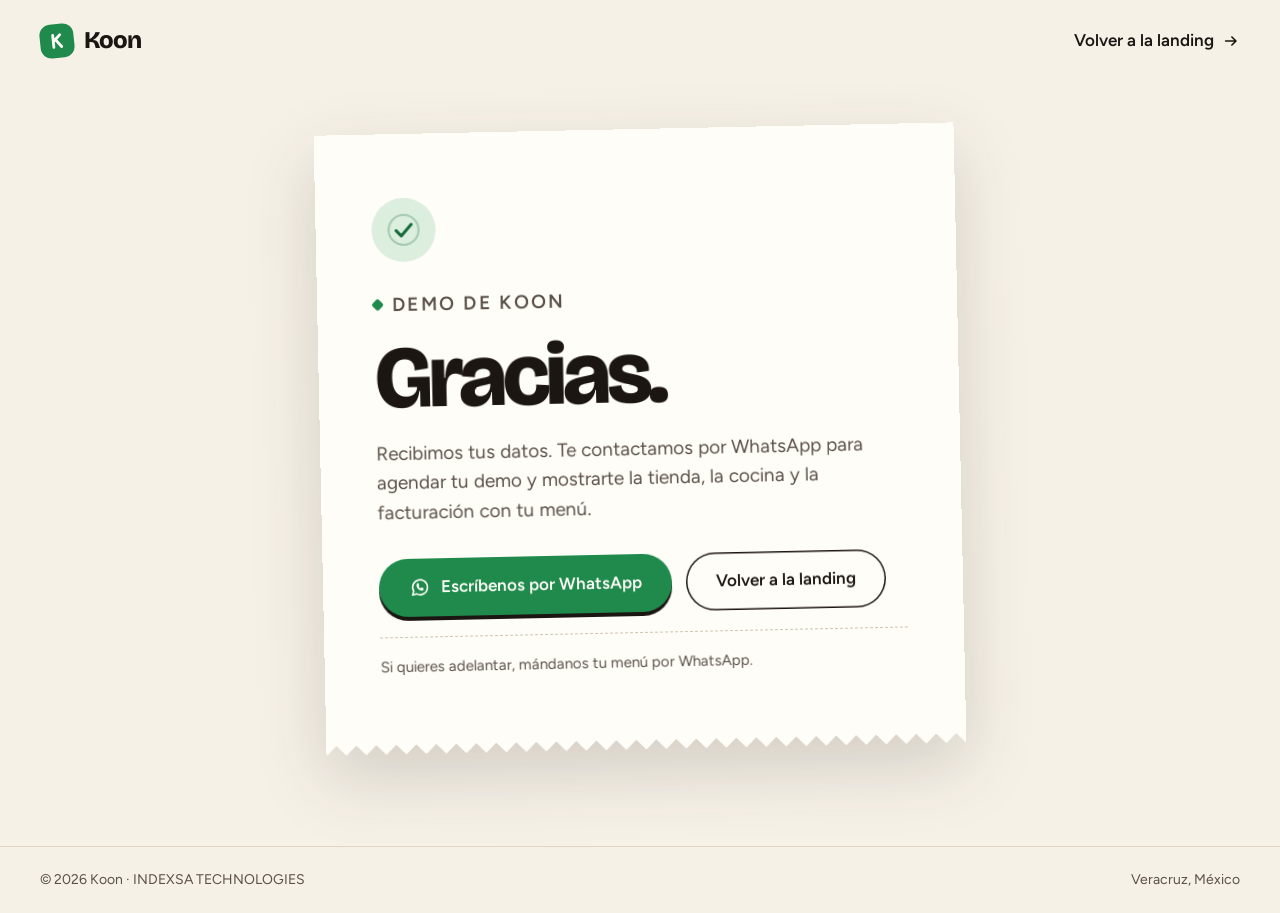
==== commit 518eb59e: "Add main colour playground and switch default to green - Derive every accent tone from a single --ch" ====
--- a/gracias.html
+++ b/gracias.html
@@ -7,7 +7,7 @@
   <meta name="description" content="Recibimos tu solicitud de demo de Koon. Te contactamos por WhatsApp.">
   <meta name="robots" content="noindex">
   <meta name="theme-color" content="#F6F1E7">
-  <link rel="icon" href="data:image/svg+xml,%3Csvg xmlns='http://www.w3.org/2000/svg' viewBox='0 0 64 64'%3E%3Crect width='64' height='64' rx='18' fill='%23F0481E'/%3E%3Cpath d='M22 16v32M22 33l19-17M28 28l15 20' fill='none' stroke='%231C1612' stroke-width='7' stroke-linecap='round' stroke-linejoin='round'/%3E%3C/svg%3E">
+  <link rel="icon" href="data:image/svg+xml,%3Csvg xmlns='http://www.w3.org/2000/svg' viewBox='0 0 64 64'%3E%3Crect width='64' height='64' rx='18' fill='%231F8A4C'/%3E%3Cpath d='M22 16v32M22 33l19-17M28 28l15 20' fill='none' stroke='%23FFFDF8' stroke-width='7' stroke-linecap='round' stroke-linejoin='round'/%3E%3C/svg%3E">
 
   <link rel="preconnect" href="https://fonts.googleapis.com">
   <link rel="preconnect" href="https://fonts.gstatic.com" crossorigin>
--- a/styles.css
+++ b/styles.css
@@ -1,6 +1,7 @@
 /* ==========================================================================
    KOON · Landing — Fase 5 «La comanda»
-   Sistema: fondo hueso, tinta café, un solo acento chile.
+   Sistema: fondo hueso, tinta café y un solo color principal (--chile, hoy verde #1F8A4C;
+   el nombre de la variable viene de la primera propuesta en naranja).
    Display: Bricolage Grotesque · Texto: Figtree
    Índice
    1. Tokens y base        7. Funciones
@@ -22,9 +23,13 @@
   --tinta-3: #8B8076;
   --linea: #E0D7C6;
   --linea-2: #CFC4B0;
-  --chile: #F0481E;
-  --chile-hondo: #C4360F;
-  --chile-suave: #FBDCCF;
+  /* Color principal. Todo lo demás se deriva de aquí (ver playground.js). */
+  --chile: #1F8A4C;
+  --chile-hondo: color-mix(in oklab, var(--chile) 80%, #000);
+  --chile-suave: color-mix(in oklab, var(--chile) 20%, var(--papel));
+  --chile-vivo: color-mix(in oklab, var(--chile) 88%, #fff);
+  --en-chile: var(--papel);        /* texto e iconos sobre el color principal */
+  --titulo-chile: var(--papel);    /* título gigante sobre el color principal */
   --hierba: #1F8A4C;
   --hierba-hondo: #166B3A;
   --hierba-suave: #DCEEDD;
@@ -79,7 +84,7 @@
 button, input { font: inherit; color: inherit; }
 table { border-collapse: collapse; width: 100%; }
 
-::selection { background: var(--chile); color: var(--tinta); }
+::selection { background: var(--chile); color: var(--en-chile); }
 
 :focus-visible {
   outline: 2.5px solid var(--chile);
@@ -209,10 +214,10 @@
 .btn--block { width: 100%; }
 
 .btn--primary {
-  background: var(--chile); color: var(--tinta);
+  background: var(--chile); color: var(--en-chile);
   box-shadow: 0 4px 0 0 var(--tinta);
 }
-.btn--primary:hover { translate: 0 -2px; box-shadow: 0 6px 0 0 var(--tinta); background: #FF5A2E; }
+.btn--primary:hover { translate: 0 -2px; box-shadow: 0 6px 0 0 var(--tinta); background: var(--chile-vivo); }
 .btn--primary:active { translate: 0 3px; box-shadow: 0 1px 0 0 var(--tinta); transition-duration: .07s; }
 .section--dark .btn--primary, .footer .btn--primary { box-shadow: 0 4px 0 0 #000; }
 
@@ -256,7 +261,7 @@
 .logo__mark {
   display: grid; place-items: center;
   width: 34px; height: 34px; border-radius: 11px;
-  background: var(--chile); color: var(--tinta);
+  background: var(--chile); color: var(--en-chile);
   rotate: -6deg; transition: rotate .4s var(--ease);
 }
 .logo__mark svg { width: 24px; height: 24px; }
@@ -359,7 +364,7 @@
   margin-block: clamp(20px, 4vw, 56px) clamp(8px, 2vw, 24px);
   width: 108vw; margin-left: -4vw;
   rotate: -2deg;
-  background: var(--chile); color: var(--tinta);
+  background: var(--chile); color: var(--en-chile);
   overflow: hidden;
 }
 .ribbon__track { display: flex; width: max-content; will-change: transform; }
@@ -403,7 +408,7 @@
 .pain__no::after { content: "Koon"; color: var(--chile); }
 .pain__icon {
   display: grid; place-items: center; width: 60px; height: 60px; margin-bottom: 24px;
-  border-radius: 18px; background: var(--chile); color: var(--tinta);
+  border-radius: 18px; background: var(--chile); color: var(--en-chile);
   rotate: -5deg;
 }
 .pain__icon svg { width: 30px; height: 30px; }
@@ -524,7 +529,7 @@
 }
 .feat__media[data-feat-media="1"] { --tint: var(--chile-suave); }
 .feat__media[data-feat-media="2"] { --tint: var(--maiz-suave); }
-.feat__media[data-feat-media="3"] { --tint: var(--hierba-suave); }
+.feat__media[data-feat-media="3"] { --tint: var(--cafe-2); }
 @media (min-width: 600px) { .feat__media { aspect-ratio: 6 / 5; } }
 
 .feats__stage { display: none; }
@@ -548,7 +553,7 @@
   }
   .feats.is-staged .feats__stage[data-active="1"] { background: var(--chile-suave); }
   .feats.is-staged .feats__stage[data-active="2"] { background: var(--maiz-suave); }
-  .feats.is-staged .feats__stage[data-active="3"] { background: var(--hierba-suave); }
+  .feats.is-staged .feats__stage[data-active="3"] { background: var(--cafe-2); }
 
   .feats__stage .feat__media {
     position: absolute; inset: 0; aspect-ratio: auto;
@@ -575,7 +580,7 @@
 }
 .inv-steps b {
   display: grid; place-items: center; width: 44px; height: 44px; border-radius: 50%;
-  background: var(--chile); color: var(--tinta);
+  background: var(--chile); color: var(--en-chile);
   font-family: var(--display); font-size: 1.125rem;
 }
 
@@ -616,7 +621,7 @@
 .qr span.is-on { background: var(--tinta); }
 .ticket__scan {
   position: absolute; left: 6px; right: 6px; top: 0; height: 3px; border-radius: 3px;
-  background: var(--chile); box-shadow: 0 0 14px 3px rgba(240, 72, 30, .55);
+  background: var(--chile); box-shadow: 0 0 14px 3px color-mix(in srgb, var(--chile) 55%, transparent);
   animation: scan 2.6s var(--ease-io) infinite alternate;
 }
 @keyframes scan { from { translate: 0 10px; } to { translate: 0 176px; } }
@@ -649,7 +654,7 @@
   color: rgba(246, 241, 231, .6);
 }
 .vs thead th.vs__koon {
-  color: var(--tinta); background: var(--chile); border-radius: 24px 24px 0 0;
+  color: var(--en-chile); background: var(--chile); border-radius: 24px 24px 0 0;
   font-family: var(--display); font-size: 1.25rem; letter-spacing: -.02em; text-transform: none; font-weight: 800;
 }
 .vs tbody th {
@@ -657,11 +662,11 @@
   border-top: 1px solid rgba(246, 241, 231, .16); padding-left: 0;
 }
 .vs tbody td { border-top: 1px solid rgba(246, 241, 231, .16); font-size: 1.1875rem; }
-.vs tbody td.vs__koon { background: var(--chile); color: var(--tinta); border-top-color: rgba(28, 22, 18, .18); font-weight: 600; font-size: 1.3125rem; }
+.vs tbody td.vs__koon { background: var(--chile); color: var(--en-chile); border-top-color: color-mix(in srgb, var(--en-chile) 18%, transparent); font-weight: 600; font-size: 1.3125rem; }
 .vs tbody tr:last-child td.vs__koon { border-radius: 0 0 24px 24px; }
 .vs tbody tr:last-child th, .vs tbody tr:last-child td:not(.vs__koon) { border-bottom: 1px solid rgba(246, 241, 231, .16); }
 .yes, .no { display: inline-flex; align-items: center; gap: 12px; }
-.yes svg { flex: none; width: 30px; height: 30px; padding: 6px; border-radius: 50%; background: var(--tinta); color: var(--maiz); }
+.yes svg { flex: none; width: 30px; height: 30px; padding: 6px; border-radius: 50%; background: var(--en-chile); color: var(--chile); }
 .no { color: rgba(246, 241, 231, .58); }
 .no svg { flex: none; width: 30px; height: 30px; padding: 7px; border-radius: 50%; background: rgba(246, 241, 231, .1); color: rgba(246, 241, 231, .6); }
 
@@ -688,13 +693,13 @@
   min-height: min(880px, 100svh - 24px);
   padding: clamp(72px, 10vh, 120px) var(--gut) clamp(36px, 6vh, 64px);
   border-radius: clamp(24px, 3vw, 44px);
-  background: var(--chile); color: var(--tinta);
+  background: var(--chile); color: var(--en-chile);
   text-align: center;
 }
 .mx__title {
   font-family: var(--display); font-weight: 800;
   font-size: clamp(4rem, 16.5vw, 15.5rem);
-  line-height: .8; letter-spacing: -.06em; color: var(--papel);
+  line-height: .8; letter-spacing: -.06em; color: var(--titulo-chile);
   font-variation-settings: "opsz" 96;
 }
 .mx__title span { display: block; will-change: transform; }
@@ -714,7 +719,7 @@
 .mx__tags { display: flex; flex-wrap: wrap; justify-content: center; gap: 8px; }
 .mx__tags li {
   padding: 8px 16px; border-radius: 999px;
-  background: var(--tinta); color: var(--hueso); font-weight: 600; font-size: .9375rem;
+  background: var(--en-chile); color: var(--chile); font-weight: 600; font-size: .9375rem;
 }
 .motion .mx { height: 200vh; }
 @media (min-width: 860px) { .motion .mx { height: 240vh; } }
@@ -832,7 +837,7 @@
   background: currentColor; translate: -50% -50%; transition: rotate .45s var(--ease);
 }
 .faq__icon::after { rotate: 90deg; }
-.faq__item.is-open .faq__icon { background: var(--chile); color: var(--tinta); rotate: 180deg; }
+.faq__item.is-open .faq__icon { background: var(--chile); color: var(--en-chile); rotate: 180deg; }
 .faq__item.is-open .faq__icon::after { rotate: 0deg; }
 .faq__panel { display: grid; grid-template-rows: 0fr; transition: grid-template-rows .5s var(--ease); }
 .faq__item.is-open .faq__panel { grid-template-rows: 1fr; }
